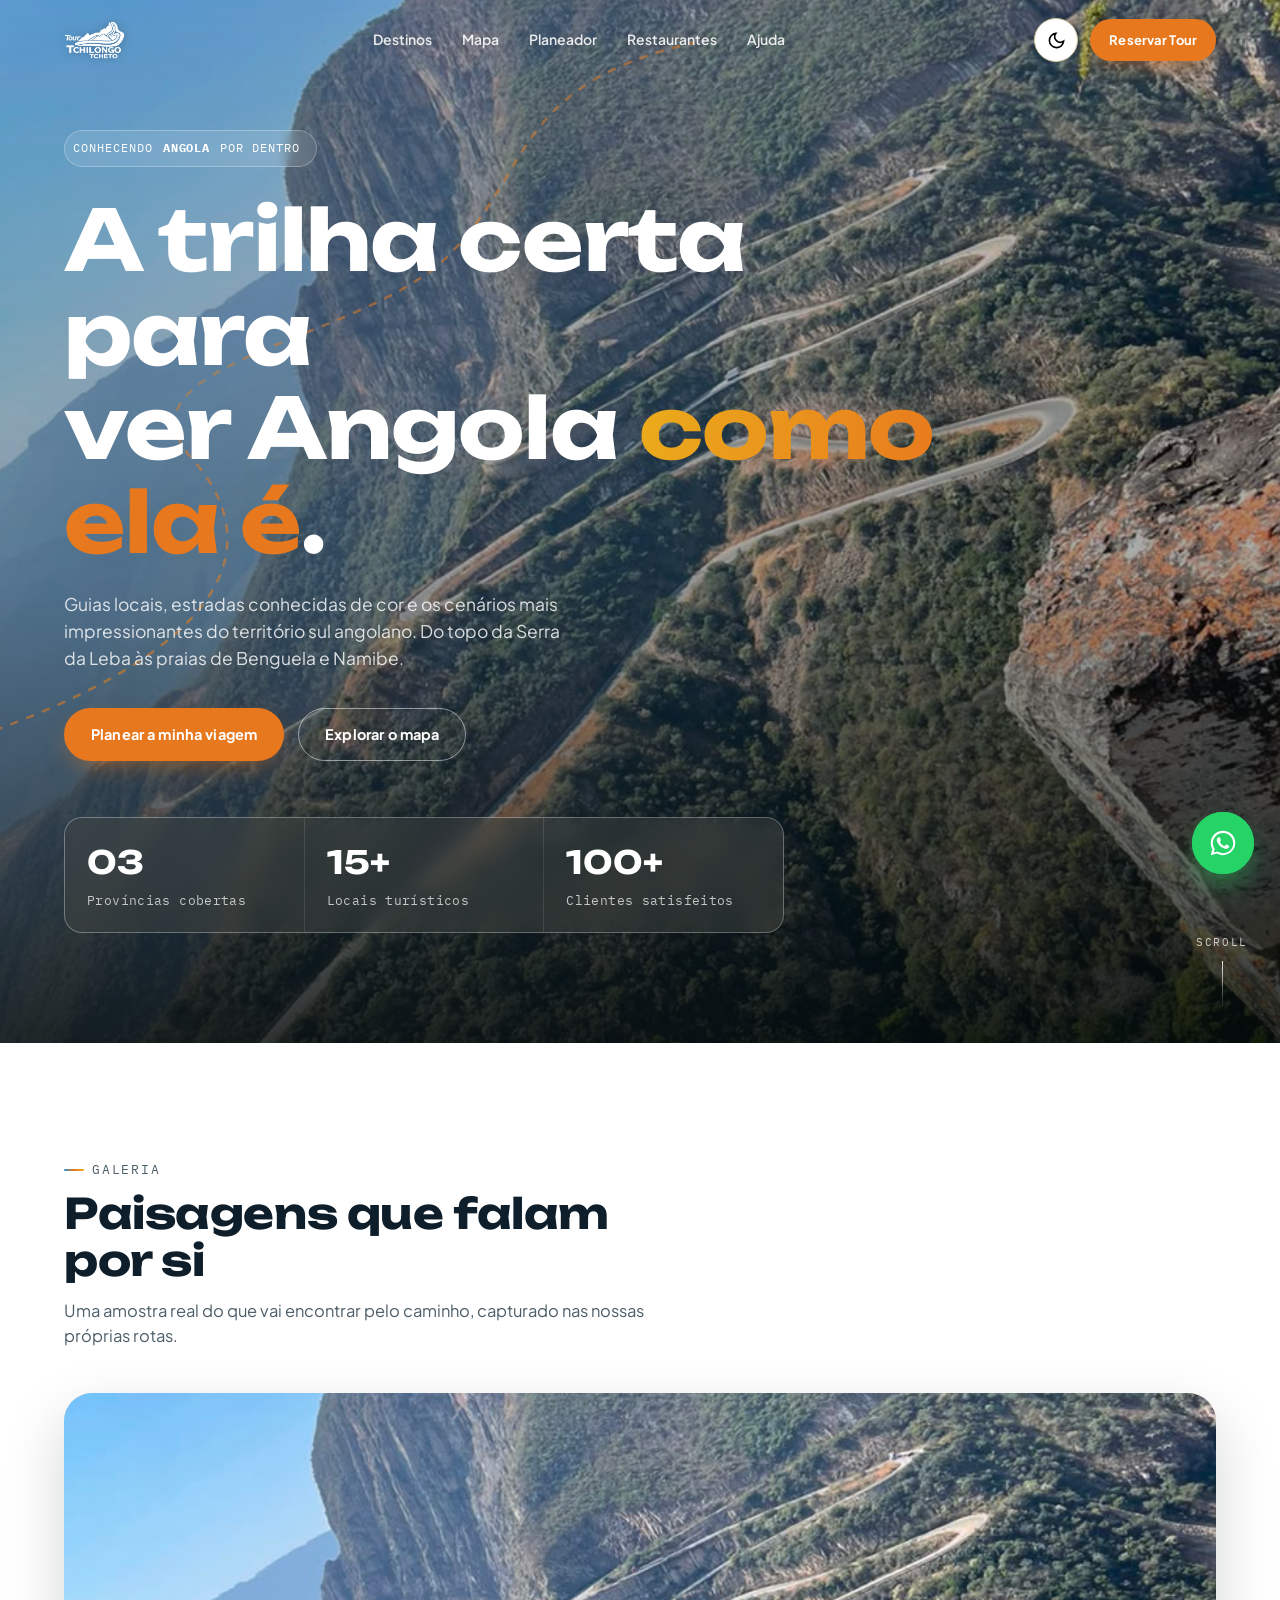
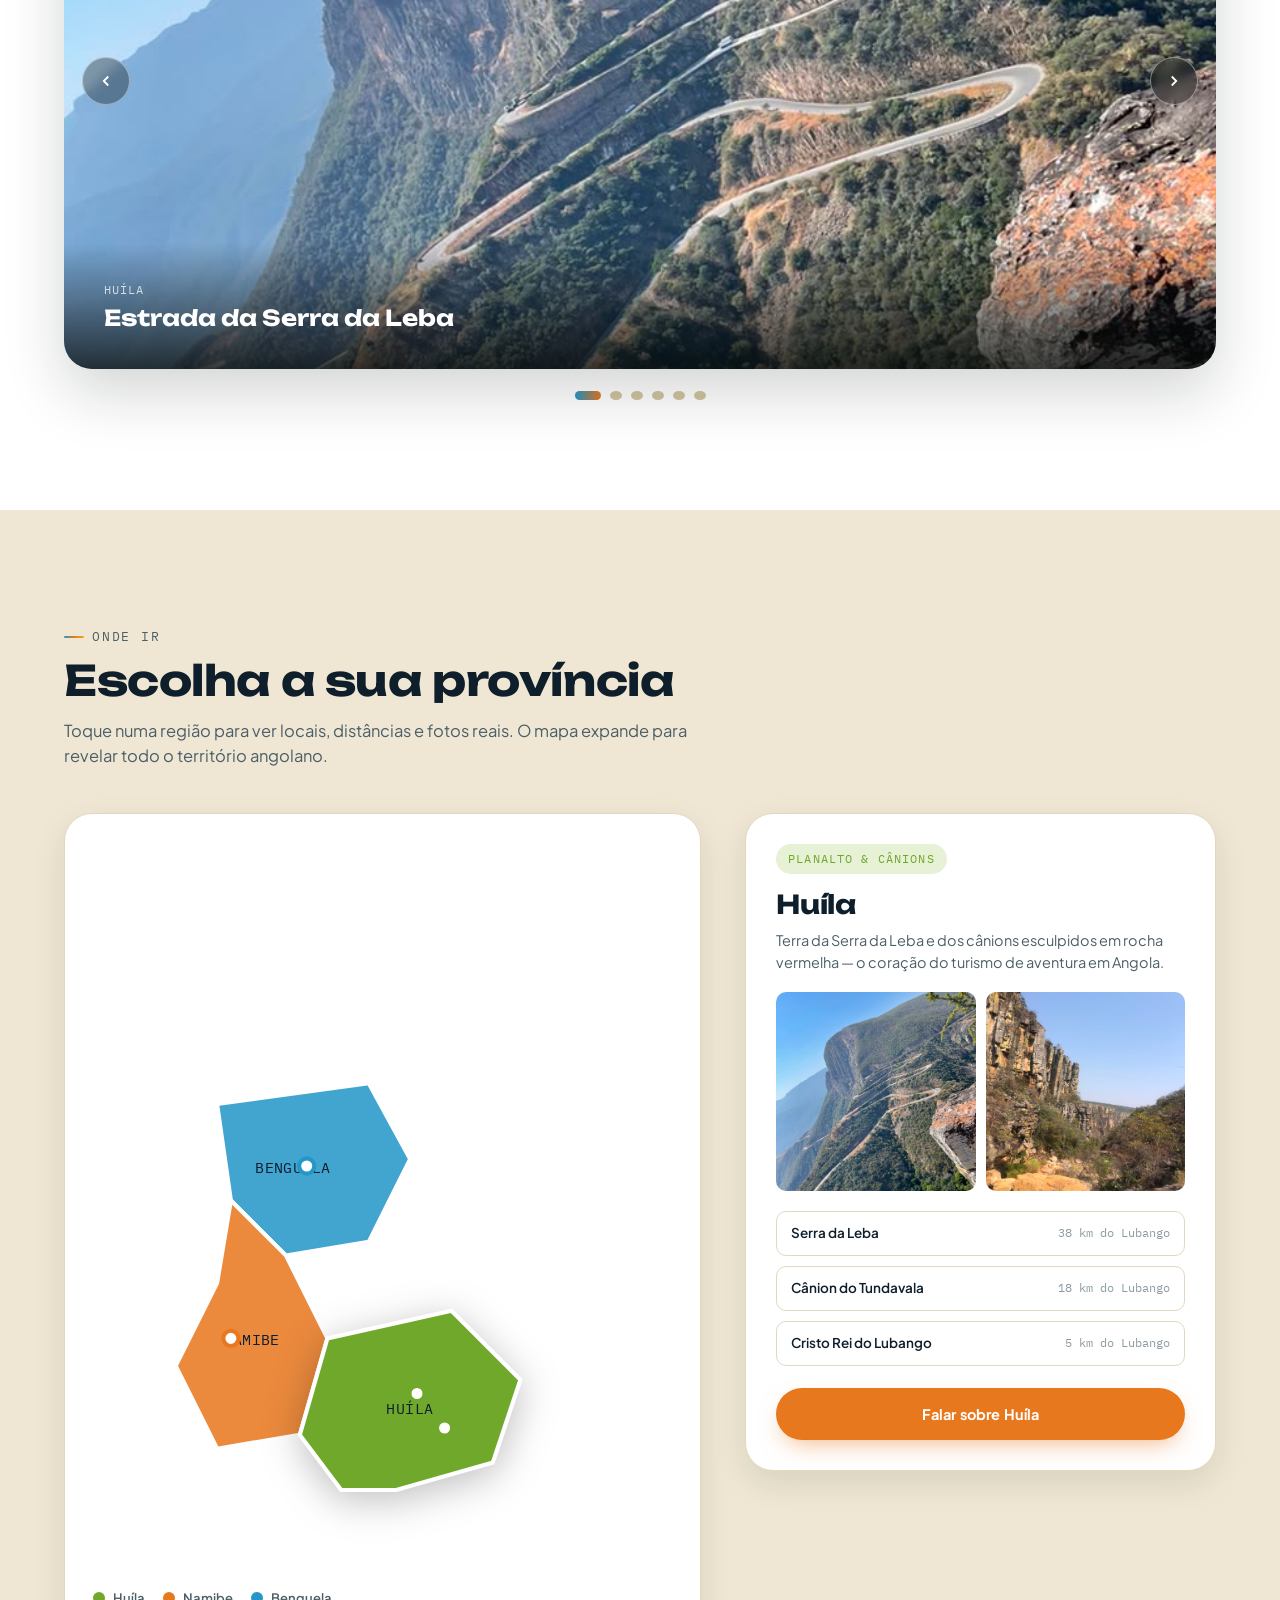
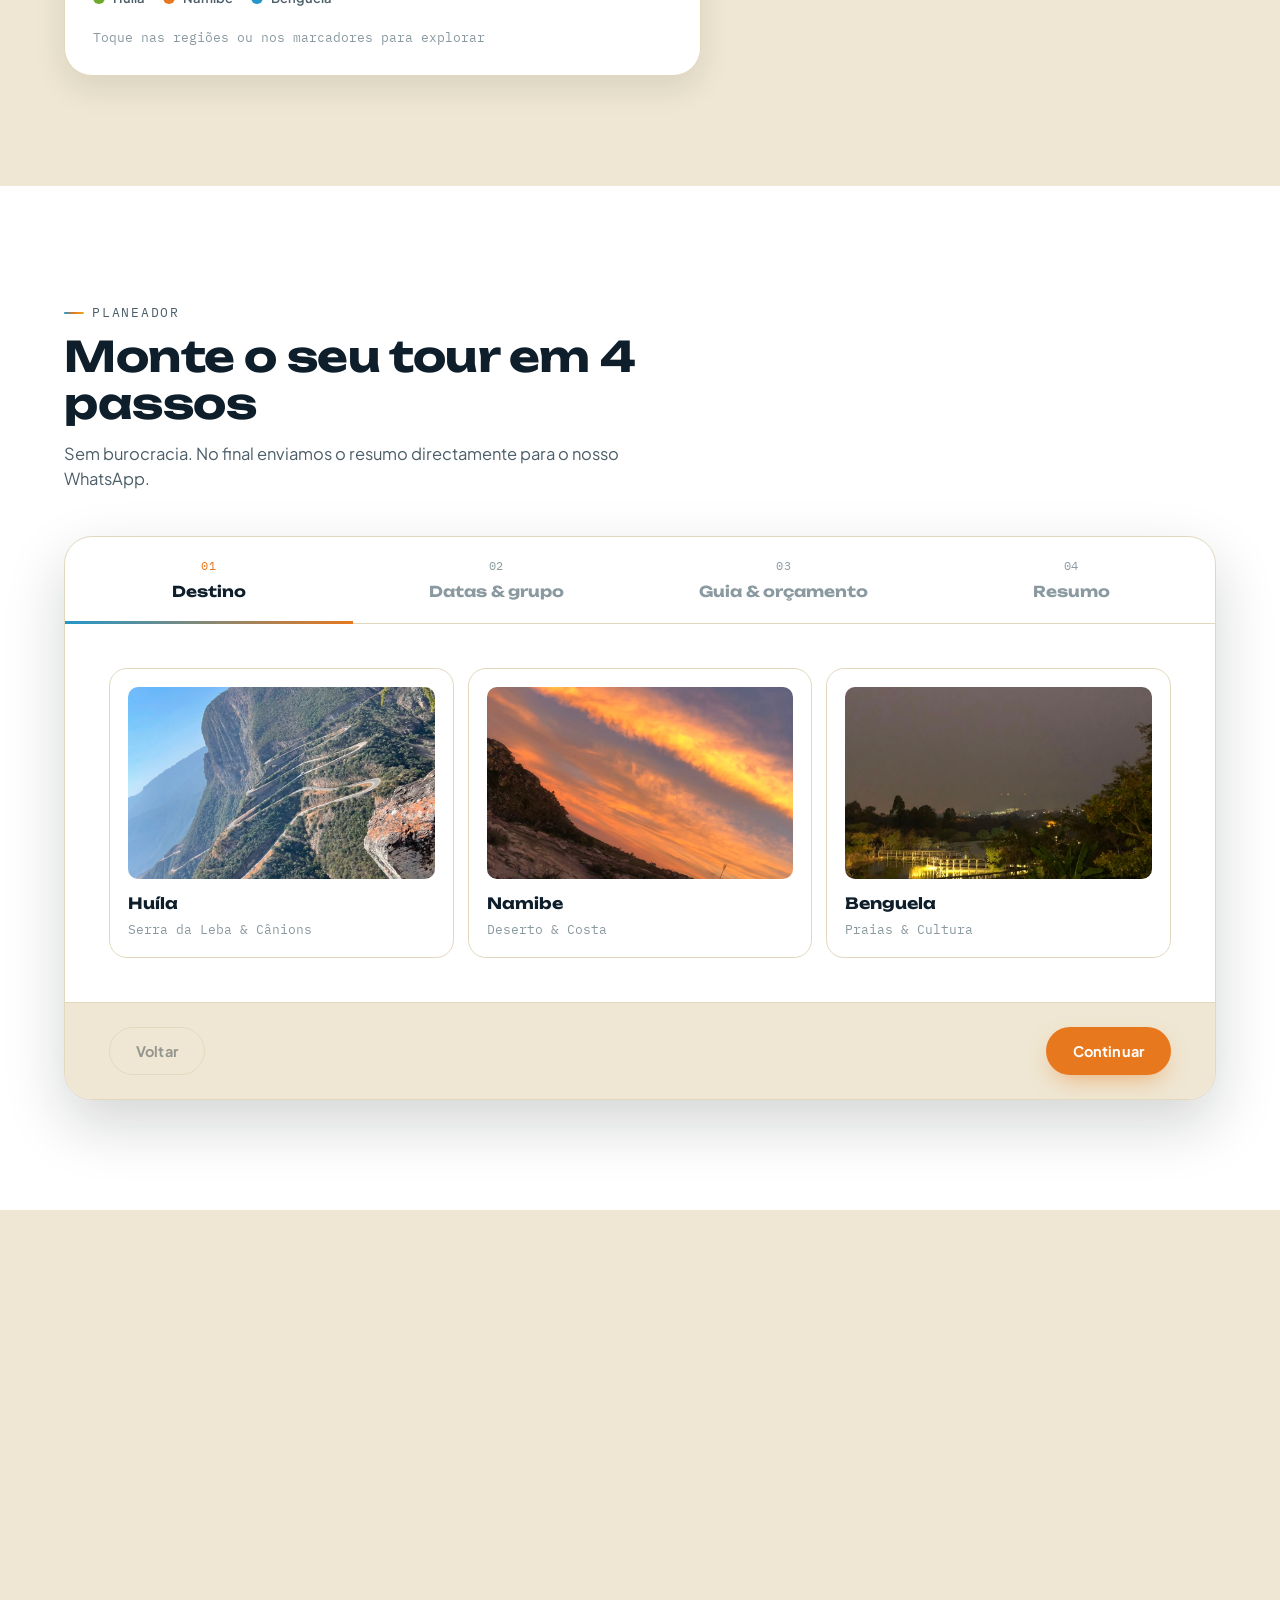
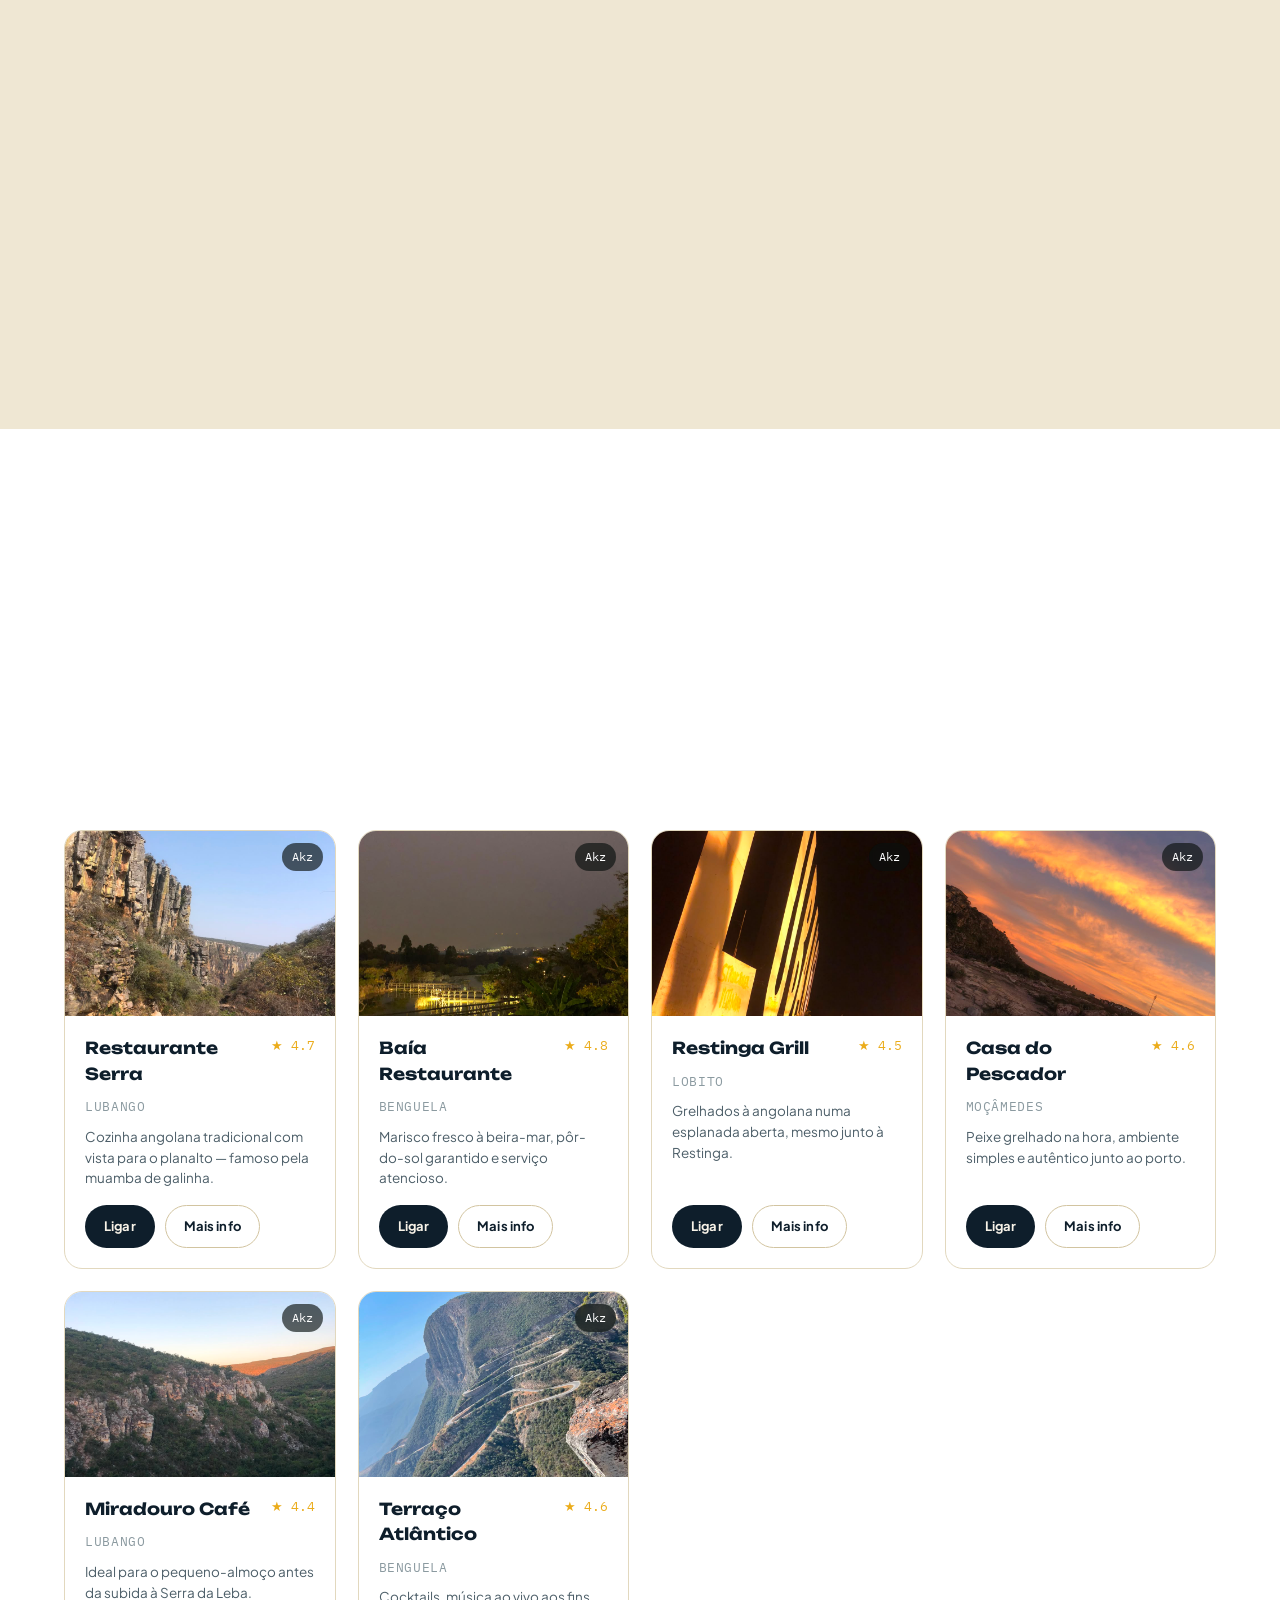
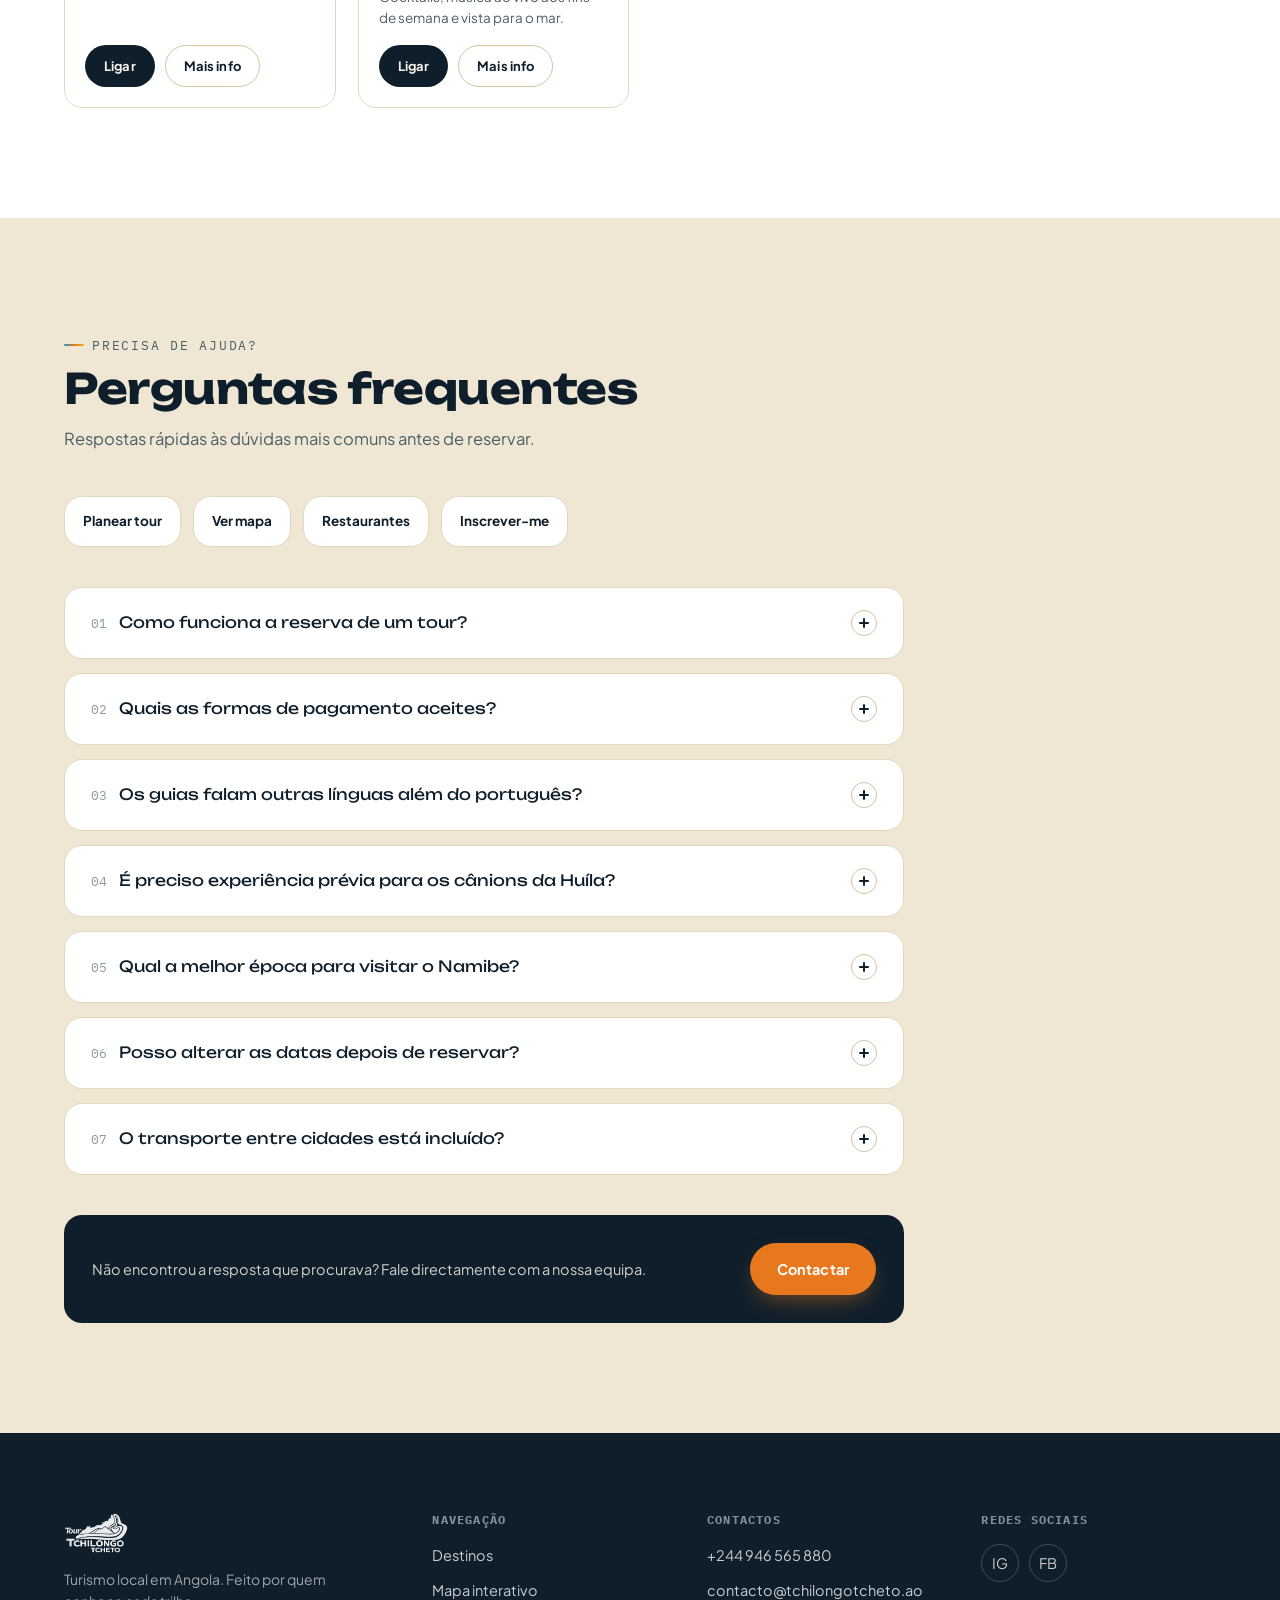
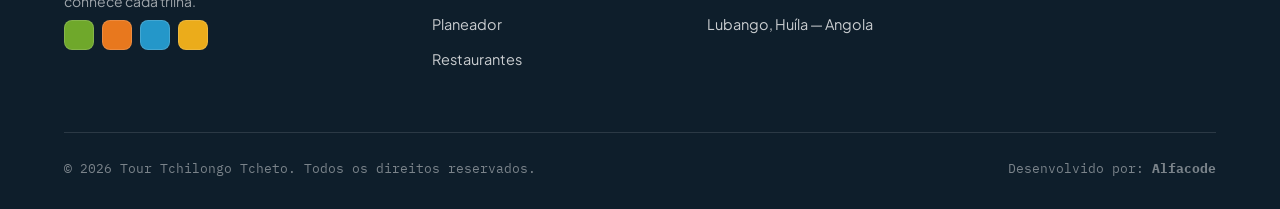
==== index.html @ c6eb0a95 "project deploy" ====
<!DOCTYPE html>
<html lang="pt-AO">
<head>
<meta charset="UTF-8">
<meta name="viewport" content="width=device-width, initial-scale=1.0">
<title>Tour Tchilongo Tcheto — Turismo em Angola</title>
<meta name="description" content="Descubra a Serra da Leba, os cânions da Huíla, o deserto do Namibe e as praias de Benguela com guias locais especializados. Planeie o seu tour em minutos.">
<link rel="icon" href="assets/img/Logo.png">
<link rel="stylesheet" href="assets/css/style.css">
</head>
<body>

<header class="nav">
  <div class="nav-inner">
    <a href="#inicio" class="brand">
      <img src="assets/img/Logo.png" alt="Tour Tchilongo Tcheto">
    </a>
    <nav class="nav-links">
      <a href="#carrossel">Destinos</a>
      <a href="#mapa">Mapa</a>
      <a href="#planeador">Planeador</a>
      <a href="#restaurantes">Restaurantes</a>
      <a href="#faq">Ajuda</a>
    </nav>
    <div class="nav-actions">
      <button class="theme-toggle" aria-label="Alternar tema claro/escuro">
        <svg class="icon-moon" viewBox="0 0 24 24" fill="none" stroke="currentColor" stroke-width="2"><path d="M21 12.79A9 9 0 1111.21 3 7 7 0 0021 12.79z"/></svg>
        <svg class="icon-sun" viewBox="0 0 24 24" fill="none" stroke="currentColor" stroke-width="2"><circle cx="12" cy="12" r="4"/><path d="M12 2v2M12 20v2M4.93 4.93l1.41 1.41M17.66 17.66l1.41 1.41M2 12h2M20 12h2M4.93 19.07l1.41-1.41M17.66 6.34l1.41-1.41"/></svg>
      </button>
      <a href="#planeador" class="btn btn-primary btn-sm">Reservar Tour</a>
      <button class="burger" aria-label="Abrir menu"><span></span><span></span><span></span></button>
    </div>
  </div>
</header>

<div class="mobile-panel">
  <a href="#carrossel">Destinos</a>
  <a href="#mapa">Mapa</a>
  <a href="#planeador">Planeador</a>
  <a href="#restaurantes">Restaurantes</a>
  <a href="#faq">Ajuda</a>
  <a href="#planeador" class="btn btn-primary">Reservar Tour</a>
</div>

<section class="hero" id="inicio">
  <div class="hero-bg"></div>
  <svg class="hero-trail" viewBox="0 0 1200 800" preserveAspectRatio="none">
    <defs>
      <linearGradient id="trailGradient" x1="0" y1="0" x2="1" y2="1">
        <stop offset="0%" stop-color="#2AA8DC"/>
        <stop offset="50%" stop-color="#E8781E"/>
        <stop offset="100%" stop-color="#EBAC1B"/>
      </linearGradient>
    </defs>
    <path d="M -50 700 C 200 620, 260 520, 180 430 C 100 340, 340 320, 420 240 C 500 160, 480 80, 650 40" />
  </svg>
  <div class="container hero-content">
    <div class="hero-eyebrow">Conhecendo <strong>Angola</strong>   por dentro</div>
    <h1>A trilha certa para<br>ver Angola <em>como ela é</em>.</h1>
    <p class="hero-sub">Guias locais, estradas conhecidas de cor e os cenários mais impressionantes do território sul angolano. Do topo da Serra da Leba às praias de Benguela e Namibe.</p>
    <div class="hero-cta">
      <a href="#planeador" class="btn btn-primary">Planear a minha viagem</a>
      <a href="#mapa" class="btn btn-ghost">Explorar o mapa</a>
    </div>
    <div class="hero-stats" data-reveal>
      <div class="stat"><b>03</b><span>Províncias cobertas</span></div>
      <div class="stat"><b>15+</b><span>Locais turísticos</span></div>
      <div class="stat"><b>100+</b><span>Clientes satisfeitos</span></div>
    </div>
  </div>
  <div class="scroll-cue"><span>SCROLL</span><span class="line"></span></div>
</section>

<section class="carousel-section" id="carrossel">
  <div class="container">
    <div class="section-head" data-reveal>
      <span class="eyebrow">Galeria</span>
      <h2>Paisagens que falam por si</h2>
      <p>Uma amostra real do que vai encontrar pelo caminho, capturado nas nossas próprias rotas.</p>
    </div>
    <div class="carousel" data-reveal>
      <div class="carousel-track">
        <div class="slide is-active">
          <div class="slide-bg" style="background-image:url('assets/img/serra-leba.jpg')"></div>
          <div class="slide-caption"><span>Huíla</span><b>Estrada da Serra da Leba</b></div>
        </div>
        <div class="slide">
          <div class="slide-bg" style="background-image:url('assets/img/canyon-huila.jpg')"></div>
          <div class="slide-caption"><span>Huíla</span><b>Cânion do Tundavala</b></div>
        </div>
        <div class="slide">
          <div class="slide-bg" style="background-image:url('assets/img/vale-canyon.jpg')"></div>
          <div class="slide-caption"><span>Huíla</span><b>Vale entre falésias</b></div>
        </div>
        <div class="slide">
          <div class="slide-bg" style="background-image:url('assets/img/por-do-sol.jpg')"></div>
          <div class="slide-caption"><span>Namibe</span><b>Pôr-do-sol sobre o planalto</b></div>
        </div>
        <div class="slide">
          <div class="slide-bg" style="background-image:url('assets/img/letreiro-noite.jpg')"></div>
          <div class="slide-caption"><span>Lubango</span><b>Miradouro à noite</b></div>
        </div>
        <div class="slide">
          <div class="slide-bg" style="background-image:url('assets/img/ponte-noite.jpg')"></div>
          <div class="slide-caption"><span>Benguela</span><b>Passadiço sobre a lagoa</b></div>
        </div>
      </div>
      <div class="carousel-controls">
        <button class="prev" aria-label="Imagem anterior">
          <svg width="18" height="18" viewBox="0 0 24 24" fill="none" stroke="currentColor" stroke-width="2.4"><path d="M15 18l-6-6 6-6"/></svg>
        </button>
        <button class="next" aria-label="Próxima imagem">
          <svg width="18" height="18" viewBox="0 0 24 24" fill="none" stroke="currentColor" stroke-width="2.4"><path d="M9 18l6-6-6-6"/></svg>
        </button>
      </div>
    </div>
    <div class="carousel-dots"></div>
  </div>
</section>

<section class="map-section" id="mapa">
  <div class="container">
    <div class="section-head" data-reveal>
      <span class="eyebrow">Onde ir</span>
      <h2>Escolha a sua província</h2>
      <p>Toque numa região para ver locais, distâncias e fotos reais. O mapa expande para revelar todo o território angolano.</p>
    </div>
    <div class="map-grid">
      <div class="map-holder" data-reveal>
        <svg id="mapAngola" viewBox="0 0 420 520" xmlns="http://www.w3.org/2000/svg">
          <!-- silhueta simplificada de Angola (contexto) -->
          <path d="M120 10 L300 25 L340 90 L310 160 L350 210 L330 300 L360 360 L300 430 L250 500 L180 470 L140 420 L90 440 L60 380 L90 320 L50 260 L80 190 L40 140 L90 90 Z"
                class="province-shape is-inactive" data-province="angola" fill="var(--surface-2)" stroke="var(--border-strong)" stroke-width="1.5" style="opacity:0;pointer-events:none"/>

          <!-- Benguela (costa, norte) -->
          <path d="M90 190 L200 175 L230 230 L200 290 L140 300 L100 260 Z"
                class="province-shape" data-province="benguela" fill="var(--blue)" stroke="var(--surface)" stroke-width="3"/>
          <text x="145" y="240" class="province-label" text-anchor="middle" fill="#fff">BENGUELA</text>

          <!-- Namibe (costa, sul) -->
          <path d="M100 260 L140 300 L170 360 L150 430 L90 440 L60 380 L90 320 Z"
                class="province-shape" data-province="namibe" fill="var(--orange)" stroke="var(--surface)" stroke-width="3"/>
          <text x="115" y="365" class="province-label" text-anchor="middle" fill="#fff">NAMIBE</text>

          <path d="M170 360 L260 340 L310 390 L290 450 L220 470 L180 470 L150 430 Z"
                class="province-shape" data-province="huila" fill="var(--green)" stroke="var(--surface)" stroke-width="3"/>
          <text x="230" y="415" class="province-label" text-anchor="middle" fill="#fff">HUÍLA</text>

          <g class="map-pin" data-province="huila"><circle cx="235" cy="400" r="5.5" fill="#fff" stroke="var(--green)" stroke-width="3"/></g>
          <g class="map-pin" data-province="huila"><circle cx="255" cy="425" r="5.5" fill="#fff" stroke="var(--green)" stroke-width="3"/></g>
          <g class="map-pin" data-province="namibe"><circle cx="100" cy="360" r="5.5" fill="#fff" stroke="var(--orange)" stroke-width="3"/></g>
          <g class="map-pin" data-province="benguela"><circle cx="155" cy="235" r="5.5" fill="#fff" stroke="var(--blue)" stroke-width="3"/></g>
        </svg>

        <div class="map-legend">
          <div class="legend-item"><span class="legend-dot" style="background:var(--green)"></span>Huíla</div>
          <div class="legend-item"><span class="legend-dot" style="background:var(--orange)"></span>Namibe</div>
          <div class="legend-item"><span class="legend-dot" style="background:var(--blue)"></span>Benguela</div>
        </div>
        <div class="map-expand">
          <span class="map-note">Toque nas regiões ou nos marcadores para explorar</span>
          <!-- <button id="mapExpand" class="btn btn-ghost btn-sm">Ver Angola completa</button> -->
        </div>
      </div>

      <div class="province-panel" id="provincePanel" data-reveal> </div>
    </div>
  </div>
</section>

<section class="planner-section" id="planeador">
  <div class="container">
    <div class="section-head" data-reveal>
      <span class="eyebrow">Planeador</span>
      <h2>Monte o seu tour em 4 passos</h2>
      <p>Sem burocracia. No final enviamos o resumo directamente para o nosso WhatsApp.</p>
    </div>

    <div class="wizard" id="wizard" data-reveal>
      <div class="wizard-steps">
        <div class="wizard-step-tab is-active">01<b>Destino</b></div>
        <div class="wizard-step-tab">02<b>Datas &amp; grupo</b></div>
        <div class="wizard-step-tab">03<b>Guia &amp; orçamento</b></div>
        <div class="wizard-step-tab">04<b>Resumo</b></div>
      </div>

      <div class="wizard-body">
   
        <div class="wizard-panel is-active">
          <div class="option-grid">
            <div class="option-card" data-destino="huila">
              <img src="assets/img/serra-leba.jpg" alt="Huíla">
              <b>Huíla</b><span>Serra da Leba & Cânions</span>
            </div>
            <div class="option-card" data-destino="namibe">
              <img src="assets/img/por-do-sol.jpg" alt="Namibe">
              <b>Namibe</b><span>Deserto & Costa</span>
            </div>
            <div class="option-card" data-destino="benguela">
              <img src="assets/img/ponte-noite.jpg" alt="Benguela">
              <b>Benguela</b><span>Praias & Cultura</span>
            </div>
          </div>
        </div>

        <div class="wizard-panel">
          <div class="field-row">
            <div class="field"><label>Data de início</label><input type="date" id="dataInicio"></div>
            <div class="field"><label>Data de fim</label><input type="date" id="dataFim"></div>
          </div>
          <div class="field">
            <label>Número de pessoas</label>
            <div class="stepper-counter">
              <button type="button" id="pessoasMinus">−</button>
              <b id="pessoasCount">2</b>
              <button type="button" id="pessoasPlus">+</button>
            </div>
          </div>
        </div>

        <div class="wizard-panel">
          <div class="option-grid" style="margin-bottom:30px">
            <div class="option-card" data-guia="essencial"><b>Essencial</b><span>Guia em grupo partilhado</span></div>
            <div class="option-card" data-guia="privado"><b>Privado</b><span>Guia exclusivo para o grupo</span></div>
            <div class="option-card" data-guia="premium"><b>Premium</b><span>Guia + transporte dedicado</span></div>
          </div>
          <div class="field range-field">
            <label>Orçamento por pessoa: <span class="range-value" id="orcamentoValue">25.000kz</span></label>
            <input type="range" id="orcamentoRange" min="100" max="1500" step="50" value="400">
          </div>
        </div>

        <div class="wizard-panel">
          <div class="summary-box">
            <div class="summary-row"><span>Destino</span><span id="sumDestino">—</span></div>
            <div class="summary-row"><span>Datas</span><span id="sumDatas">—</span></div>
            <div class="summary-row"><span>Grupo</span><span id="sumPessoas">—</span></div>
            <div class="summary-row"><span>Guia</span><span id="sumGuia">—</span></div>
            <div class="summary-row"><span>Orçamento</span><span id="sumOrcamento">—</span></div>
            <div class="summary-total"><span>Total estimado</span><span id="sumTotal">0.00kz</span></div>
          </div>
        </div>
      </div>

      <div class="wizard-nav">
        <button class="btn btn-ghost" id="wizBack">Voltar</button>
        <button class="btn btn-primary" id="wizNext">Continuar</button>
      </div>
    </div>
  </div>
</section>

<section class="signup-section" id="inscricao">
  <div class="container">
    <div class="signup-grid" data-reveal>
      <div class="signup-visual">
        <span class="eyebrow" style="color:rgba(255,255,255,.7)">Inscrição rápida</span>
        <h3>Garanta o seu lugar na próxima expedição</h3>
        <p>Preencha os seus dados e receba a confirmação directamente no WhatsApp, com um dos nossos guias.</p>
      </div>
      <form class="signup-form" id="signupForm">
        <div class="form-grid">
          <div class="field"><label>Nome completo</label><input type="text" name="nome" required></div>
          <div class="field"><label>Telefone</label><input type="tel" name="telefone" placeholder="+244 9xx xxx xxx" required></div>
          <div class="field"><label>E-mail</label><input type="email" name="email"></div>
          <div class="field">
            <label>Destino de interesse</label>
            <select name="destino" required>
              <option value="">Selecione</option>
              <option value="Huíla">Huíla</option>
              <option value="Namibe">Namibe</option>
              <option value="Benguela">Benguela</option>
              <option value="Ainda não sei">Ainda não sei</option>
            </select>
          </div>
          <div class="field"><label> Nº de pessoas </label><input type="number" name="pessoas" min="1" value="2"></div>
          <div class="field"><label> Data prevista </label><input type="date" name="data"></div>
          <div class="field full"><label> Mensagem (opcional) </label><textarea name="mensagem" placeholder="Conte-nos algo sobre a viagem que sonha fazer…"></textarea></div>
        </div>
        <label class="checkbox-row"><input type="checkbox" required> Aceito ser contactado(a) pela Tour Tchilongo Tcheto sobre esta inscrição.</label>
        <button type="submit" class="btn btn-primary btn-block" style="margin-top:22px">Finalizar a inscrição</button>
      </form>
    </div>
  </div>
</section>

<section class="rest-section" id="restaurantes">
  <div class="container">
    <div class="section-head" data-reveal>
      <span class="eyebrow">Onde comer</span>
      <h2>Restaurantes recomendados</h2>
      <p>Uma seleção testada pelos nossos guias, cidade a cidade.</p>
    </div>

    <div class="rest-filters" data-reveal>
      <button class="filter-chip is-active" data-city="todos">Todos</button>
      <button class="filter-chip" data-city="Lubango">Lubango</button>
      <button class="filter-chip" data-city="Benguela">Benguela</button>
      <button class="filter-chip" data-city="Lobito">Lobito</button>
      <button class="filter-chip" data-city="Moçâmedes">Moçâmedes</button>
    </div>

    <div class="rest-grid" id="restGrid" data-reveal>
      <div class="rest-card" data-city="Lubango">
        <div class="rest-photo" style="background-image:url('assets/img/canyon-huila.jpg')"><span class="rest-price">Akz</span></div>
        <div class="rest-body">
          <div class="rest-top"><b>Restaurante Serra</b><span class="rest-rating">★ 4.7</span></div>
          <span class="rest-city">Lubango</span>
          <p class="rest-desc">Cozinha angolana tradicional com vista para o planalto — famoso pela muamba de galinha.</p>
          <div class="rest-cta">
            <button class="btn btn-dark btn-sm rest-call" data-tel="+244923111222">Ligar</button>
            <a class="btn btn-ghost btn-sm" href="#faq">Mais info</a>
          </div>
        </div>
      </div>

      <div class="rest-card" data-city="Benguela">
        <div class="rest-photo" style="background-image:url('assets/img/ponte-noite.jpg')"><span class="rest-price">Akz</span></div>
        <div class="rest-body">
          <div class="rest-top"><b>Baía Restaurante</b><span class="rest-rating">★ 4.8</span></div>
          <span class="rest-city">Benguela</span>
          <p class="rest-desc">Marisco fresco à beira-mar, pôr-do-sol garantido e serviço atencioso.</p>
          <div class="rest-cta">
            <button class="btn btn-dark btn-sm rest-call" data-tel="+244923333444">Ligar</button>
            <a class="btn btn-ghost btn-sm" href="#faq">Mais info</a>
          </div>
        </div>
      </div>

      <div class="rest-card" data-city="Lobito">
        <div class="rest-photo" style="background-image:url('assets/img/letreiro-noite.jpg')"><span class="rest-price">Akz</span></div>
        <div class="rest-body">
          <div class="rest-top"><b>Restinga Grill</b><span class="rest-rating">★ 4.5</span></div>
          <span class="rest-city">Lobito</span>
          <p class="rest-desc">Grelhados à angolana numa esplanada aberta, mesmo junto à Restinga.</p>
          <div class="rest-cta">
            <button class="btn btn-dark btn-sm rest-call" data-tel="+244923555666">Ligar</button>
            <a class="btn btn-ghost btn-sm" href="#faq">Mais info</a>
          </div>
        </div>
      </div>

      <div class="rest-card" data-city="Moçâmedes">
        <div class="rest-photo" style="background-image:url('assets/img/por-do-sol.jpg')"><span class="rest-price">Akz</span></div>
        <div class="rest-body">
          <div class="rest-top"><b>Casa do Pescador</b><span class="rest-rating">★ 4.6</span></div>
          <span class="rest-city">Moçâmedes</span>
          <p class="rest-desc">Peixe grelhado na hora, ambiente simples e autêntico junto ao porto.</p>
          <div class="rest-cta">
            <button class="btn btn-dark btn-sm rest-call" data-tel="+244923777888">Ligar</button>
            <a class="btn btn-ghost btn-sm" href="#faq">Mais info</a>
          </div>
        </div>
      </div>

      <div class="rest-card" data-city="Lubango">
        <div class="rest-photo" style="background-image:url('assets/img/vale-canyon.jpg')"><span class="rest-price">Akz</span></div>
        <div class="rest-body">
          <div class="rest-top"><b>Miradouro Café</b><span class="rest-rating">★ 4.4</span></div>
          <span class="rest-city">Lubango</span>
          <p class="rest-desc">Ideal para o pequeno-almoço antes da subida à Serra da Leba.</p>
          <div class="rest-cta">
            <button class="btn btn-dark btn-sm rest-call" data-tel="+244923111222">Ligar</button>
            <a class="btn btn-ghost btn-sm" href="#faq">Mais info</a>
          </div>
        </div>
      </div>

      <div class="rest-card" data-city="Benguela">
        <div class="rest-photo" style="background-image:url('assets/img/serra-leba.jpg')"><span class="rest-price">Akz</span></div>
        <div class="rest-body">
          <div class="rest-top"><b>Terraço Atlântico</b><span class="rest-rating">★ 4.6</span></div>
          <span class="rest-city">Benguela</span>
          <p class="rest-desc">Cocktails, música ao vivo aos fins de semana e vista para o mar.</p>
          <div class="rest-cta">
            <button class="btn btn-dark btn-sm rest-call" data-tel="+244923333444">Ligar</button>
            <a class="btn btn-ghost btn-sm" href="#faq">Mais info</a>
          </div>
        </div>
      </div>
    </div>
  </div>
</section>

<section class="faq-section" id="faq">
  <div class="container">
    <div class="section-head" data-reveal>
      <span class="eyebrow">Precisa de ajuda?</span>
      <h2>Perguntas frequentes</h2>
      <p>Respostas rápidas às dúvidas mais comuns antes de reservar.</p>
    </div>

    <div class="faq-shortcuts" data-reveal>
      <a class="shortcut" href="#planeador">Planear tour</a>
      <a class="shortcut" href="#mapa">Ver mapa</a>
      <a class="shortcut" href="#restaurantes">Restaurantes</a>
      <a class="shortcut" href="#inscricao">Inscrever-me</a>
    </div>

    <div class="faq-layout" data-reveal>
      <div class="faq-item">
        <div class="faq-q"><span><span class="idx">01</span>Como funciona a reserva de um tour?</span><span class="plus"></span></div>
        <div class="faq-a"><div class="faq-a-inner">Preenche o planeador de 4 passos ou o formulário de inscrição — no final o resumo é enviado automaticamente para o nosso WhatsApp, onde confirmamos disponibilidade e pagamento.</div></div>
      </div>
      <div class="faq-item">
        <div class="faq-q"><span><span class="idx">02</span>Quais as formas de pagamento aceites?</span><span class="plus"></span></div>
        <div class="faq-a"><div class="faq-a-inner">Aceitamos transferência bancária, Multicaixa Express e pagamento em numerário no início do tour, conforme combinado no WhatsApp.</div></div>
      </div>
      <div class="faq-item">
        <div class="faq-q"><span><span class="idx">03</span>Os guias falam outras línguas além do português?</span><span class="plus"></span></div>
        <div class="faq-a"><div class="faq-a-inner">Sim. Temos guias fluentes em inglês e francês, além de línguas nacionais faladas nas regiões visitadas — basta indicar a preferência ao reservar.</div></div>
      </div>
      <div class="faq-item">
        <div class="faq-q"><span><span class="idx">04</span>É preciso experiência prévia para os cânions da Huíla?</span><span class="plus"></span></div>
        <div class="faq-a"><div class="faq-a-inner">Não. Temos rotas para todos os níveis, desde miradouros acessíveis de carro até caminhadas mais exigentes — o guia adapta o percurso ao grupo.</div></div>
      </div>
      <div class="faq-item">
        <div class="faq-q"><span><span class="idx">05</span>Qual a melhor época para visitar o Namibe?</span><span class="plus"></span></div>
        <div class="faq-a"><div class="faq-a-inner">A estação seca (Cacimbo), entre Maio e Setembro, oferece temperaturas mais amenas e céus limpos, ideais para o deserto e o litoral.</div></div>
      </div>
      <div class="faq-item">
        <div class="faq-q"><span><span class="idx">06</span>Posso alterar as datas depois de reservar?</span><span class="plus"></span></div>
        <div class="faq-a"><div class="faq-a-inner">Sim, alterações são possíveis até 72 horas antes da data marcada, sujeitas a disponibilidade de guias e transporte.</div></div>
      </div>
      <div class="faq-item">
        <div class="faq-q"><span><span class="idx">07</span>O transporte entre cidades está incluído?</span><span class="plus"></span></div>
        <div class="faq-a"><div class="faq-a-inner">Depende da modalidade escolhida no planeador — os pacotes "Privado" e "Premium" incluem transporte dedicado entre pontos turísticos.</div></div>
      </div>
    </div>

    <div class="faq-cta" data-reveal>
      <p>Não encontrou a resposta que procurava? Fale directamente com a nossa equipa.</p>
      <a href="https://wa.me/946 565 880" id="faqWaLink" class="btn btn-primary" target="_blank" rel="noopener">Contactar </a>
    </div>
  </div>
</section>

<footer class="footer">
  <div class="container">
    <div class="footer-grid">
      <div class="footer-brand">
        <img src="assets/img/Logo.png" alt="Tour Tchilongo Tcheto">
        <p>Turismo local em Angola. Feito por quem conhece cada trilha.</p>
        <div class="footer-swatches">
          <span class="swatch" style="background:#6FA82B"></span>
          <span class="swatch" style="background:#E8781E"></span>
          <span class="swatch" style="background:#2497C9"></span>
          <span class="swatch" style="background:#EBAC1B"></span>
        </div>
      </div>
      <div class="footer-col">
        <h4>Navegação</h4>
        <a href="#carrossel">Destinos</a>
        <a href="#mapa">Mapa interativo</a>
        <a href="#planeador">Planeador</a>
        <a href="#restaurantes">Restaurantes</a>
      </div>
      <div class="footer-col">
        <h4>Contactos</h4>
        <p>+244 946 565 880</p>
        <p>contacto@tchilongotcheto.ao</p>
        <p>Lubango, Huíla — Angola</p>
      </div>
      <div class="footer-col">
        <h4>Redes sociais</h4>
        <div class="footer-social">
          <a href="#" aria-label="Instagram">IG</a>
          <a href="https://www.facebook.com/profile.php?id=61593273596975" aria-label="Facebook">FB</a>
        </div>
      </div>
    </div>
    <div class="footer-bottom">
      <span>© <span id="year"></span> Tour Tchilongo Tcheto. Todos os direitos reservados.</span>
      <span> Desenvolvido por: <strong>Alfacode</strong> </span>
    </div>
  </div>
</footer>

<a href="https://wa.me/946 565 880" id="waFloat" class="wa-float" target="_blank" rel="noopener" aria-label="Falar no WhatsApp">
  <svg viewBox="0 0 32 32" fill="#fff"><path d="M16.01 2.9c-7.24 0-13.11 5.87-13.11 13.11 0 2.31.6 4.55 1.75 6.52L2.9 29.1l6.75-1.77a13.05 13.05 0 006.36 1.62h.01c7.24 0 13.11-5.87 13.11-13.11S23.25 2.9 16.01 2.9zm0 23.99h-.01a10.86 10.86 0 01-5.53-1.51l-.4-.24-4.01 1.05 1.07-3.9-.26-.4a10.85 10.85 0 01-1.66-5.79c0-6 4.88-10.88 10.88-10.88 2.91 0 5.64 1.13 7.7 3.19a10.81 10.81 0 013.19 7.7c-.01 6-4.89 10.78-10.97 10.78zm5.96-8.15c-.33-.16-1.94-.96-2.24-1.07-.3-.11-.52-.16-.74.16-.22.33-.85 1.07-1.04 1.29-.19.22-.38.24-.71.08-.33-.16-1.38-.51-2.63-1.62-.97-.87-1.63-1.94-1.82-2.27-.19-.33-.02-.51.14-.67.14-.14.33-.38.49-.57.16-.19.22-.33.33-.55.11-.22.05-.41-.03-.57-.08-.16-.74-1.78-1.01-2.44-.27-.64-.54-.55-.74-.56h-.63c-.22 0-.57.08-.87.41-.3.33-1.14 1.11-1.14 2.71 0 1.6 1.17 3.15 1.33 3.37.16.22 2.3 3.51 5.57 4.92.78.34 1.39.54 1.86.69.78.25 1.49.21 2.05.13.63-.09 1.94-.79 2.21-1.56.27-.76.27-1.42.19-1.56-.08-.14-.3-.22-.63-.38z"/></svg>
</a>

<script src="assets/js/main.js"></script>
</body>
</html>
---- assets/css/style.css ----
/* =========================================================
   TOUR TCHILONGO TCHETO — stylesheet
   Design tokens ------------------------------------------- */
@import url('https://fonts.googleapis.com/css2?family=Unbounded:wght@500;600;700;800&family=Plus+Jakarta+Sans:ital,wght@0,400;0,500;0,600;0,700;1,500&family=IBM+Plex+Mono:wght@400;500&display=swap');

:root{
  --bg:#F7F2E7;
  --bg-raise:#FFFFFF;
  --surface:#FFFFFF;
  --surface-2:#EFE7D3;
  --ink:#0E1E2B;
  --ink-soft:#4C5E68;
  --ink-faint:#8B9AA0;
  --border:#E2D8BE;
  --border-strong:#D2C4A0;

  --green:#6FA82B;
  --green-soft:#E7F1D6;
  --orange:#E8781E;
  --orange-soft:#FBE6D3;
  --blue:#2497C9;
  --blue-soft:#DAF0F7;
  --gold:#EBAC1B;
  --gold-soft:#FBEDCB;

  --shadow-sm: 0 2px 10px rgba(20,25,20,0.06);
  --shadow-md: 0 12px 32px rgba(15,30,25,0.10);
  --shadow-lg: 0 24px 60px rgba(10,20,18,0.18);

  --radius-s: 10px;
  --radius-m: 18px;
  --radius-l: 28px;
  --radius-pill: 999px;

  --font-display:'Unbounded', sans-serif;
  --font-body:'Plus Jakarta Sans', sans-serif;
  --font-mono:'IBM Plex Mono', monospace;

  --ease: cubic-bezier(.22,.68,.14,1);
  --dur: .5s;

  color-scheme: light;
}

[data-theme="dark"]{
  --bg:#0B1620;
  --bg-raise:#0F1D29;
  --surface:#122232;
  --surface-2:#182F40;
  --ink:#F3EFE2;
  --ink-soft:#B9C7CC;
  --ink-faint:#79909A;
  --border:#233A4A;
  --border-strong:#2E4A5C;

  --green:#8FCB49;
  --green-soft:#1C2E1B;
  --orange:#FF9A4D;
  --orange-soft:#33230F;
  --blue:#57C6EF;
  --blue-soft:#0F2A33;
  --gold:#FFCB4E;
  --gold-soft:#332A0D;

  --shadow-sm: 0 2px 10px rgba(0,0,0,0.30);
  --shadow-md: 0 14px 34px rgba(0,0,0,0.38);
  --shadow-lg: 0 26px 64px rgba(0,0,0,0.5);
  color-scheme: dark;
}

*,*::before,*::after{ box-sizing:border-box; }
html{ scroll-behavior:smooth; }
body{
  margin:0;
  background:var(--bg);
  color:var(--ink);
  font-family:var(--font-body);
  font-size:16px;
  line-height:1.55;
  -webkit-font-smoothing:antialiased;
  transition:background var(--dur) var(--ease), color var(--dur) var(--ease);
  overflow-x:hidden;
}
img{ max-width:100%; display:block; }
a{ color:inherit; text-decoration:none; }
ul{ margin:0; padding:0; list-style:none; }
button{ font-family:inherit; cursor:pointer; }
input,select,textarea{ font-family:inherit; }
h1,h2,h3,h4{ font-family:var(--font-display); margin:0; line-height:1.12; letter-spacing:-.01em; }
p{ margin:0; }
section{ position:relative; }

.container{ max-width:1200px; margin-inline:auto; padding-inline:24px; }
.eyebrow{
  display:inline-flex; align-items:center; gap:8px;
  font-family:var(--font-mono); font-size:12.5px; letter-spacing:.14em; text-transform:uppercase;
  color:var(--ink-soft);
}
.eyebrow::before{
  content:''; width:20px; height:2px; background:linear-gradient(90deg,var(--blue),var(--orange),var(--gold));
  border-radius:2px;
}
.section-head{ max-width:640px; margin-bottom:44px; }
.section-head h2{ font-size:clamp(28px,4vw,42px); margin-top:10px; }
.section-head p{ margin-top:14px; color:var(--ink-soft); font-size:16.5px; }

.btn{
  display:inline-flex; align-items:center; justify-content:center; gap:8px;
  padding:14px 26px; border-radius:var(--radius-pill); border:1px solid transparent;
  font-weight:700; font-size:14.5px; letter-spacing:.01em; transition:transform .25s var(--ease), box-shadow .25s var(--ease), background .25s, border-color .25s, color .25s;
  white-space:nowrap;
}
.btn:active{ transform:scale(.97); }
.btn-primary{ background:var(--orange); color:#fff; box-shadow:0 10px 24px -8px rgba(232,120,30,.55); }
.btn-primary:hover{ transform:translateY(-2px); box-shadow:0 16px 30px -10px rgba(232,120,30,.6); }
.btn-ghost{ background:transparent; border-color:var(--border-strong); color:var(--ink); }
.btn-ghost:hover{ background:var(--surface-2); }
.btn-dark{ background:var(--ink); color:var(--bg); }
.btn-dark:hover{ transform:translateY(-2px); }
.btn-sm{ padding:10px 18px; font-size:13px; }
.btn-block{ width:100%; }
.btn[disabled]{ opacity:.4; cursor:not-allowed; transform:none !important; }

/* =========================== NAV =========================== */
.nav{
  position:fixed; top:0; left:0; right:0; z-index:100;
  padding:18px 0;
  transition:padding .35s var(--ease), background .35s var(--ease), box-shadow .35s var(--ease), backdrop-filter .35s var(--ease);
}
.nav-inner{
  max-width:1200px; margin-inline:auto; padding-inline:24px;
  display:flex; align-items:center; justify-content:space-between; gap:20px;
}
.nav.is-scrolled{
  padding:10px 0;
  background:color-mix(in srgb, var(--bg) 78%, transparent);
  backdrop-filter:blur(16px) saturate(140%);
  box-shadow:var(--shadow-sm);
  border-bottom:1px solid var(--border);
}
.brand{ display:flex; align-items:center; gap:10px; font-family:var(--font-display); font-weight:700; font-size:15px; }
.brand img{ height:38px; width:auto; transition:height .35s var(--ease); }
.nav.is-scrolled .brand img{ height:32px; }
.brand small{ display:block; font-family:var(--font-mono); font-weight:400; font-size:10.5px; letter-spacing:.1em; color:var(--ink-faint); text-transform:uppercase; }

.nav-links{ display:flex; align-items:center; gap:30px; }
.nav-links a{
  font-size:14px; font-weight:600; color:rgba(255,255,255,.88); position:relative; padding:6px 0;
  transition:color .25s;
  text-shadow:0 1px 6px rgba(0,0,0,.25);
}
.nav-links a:hover{ color:#fff; }
.nav-links a::after{
  content:''; position:absolute; left:0; bottom:0; height:2px; width:0;
  background:linear-gradient(90deg,var(--blue),var(--orange)); transition:width .3s var(--ease); border-radius:2px;
}
.nav-links a:hover::after{ width:100%; }
.nav.is-scrolled .nav-links a{ color:var(--ink-soft); text-shadow:none; }
.nav.is-scrolled .nav-links a:hover{ color:var(--ink); }

.brand{ color:#fff; }
.nav.is-scrolled .brand{ color:var(--ink); }
.brand img{ filter:brightness(0) invert(1) drop-shadow(0 1px 4px rgba(0,0,0,.25)); transition:filter .35s var(--ease); }
.nav.is-scrolled .brand img{ filter:none; }
[data-theme="dark"] .nav.is-scrolled .brand img{ filter:brightness(0) invert(1) drop-shadow(0 1px 4px rgba(0,0,0,.25)); }

.nav-actions{ display:flex; align-items:center; gap:12px; }
.theme-toggle{
  width:44px; height:44px; border-radius:50%; border:1px solid var(--border-strong);
  background:var(--surface); display:flex; align-items:center; justify-content:center;
  position:relative; transition:background .3s, border-color .3s, transform .2s;
}
.theme-toggle:hover{ transform:rotate(-14deg); }
.theme-toggle svg{ width:19px; height:19px; }
.theme-toggle .icon-sun{ display:none; }
[data-theme="dark"] .theme-toggle .icon-sun{ display:block; }
[data-theme="dark"] .theme-toggle .icon-moon{ display:none; }

.burger{
  display:none; width:44px; height:44px; border-radius:50%; border:1px solid var(--border-strong);
  background:var(--surface); align-items:center; justify-content:center; flex-direction:column; gap:4px;
}
.burger span{ width:18px; height:2px; background:var(--ink); border-radius:2px; transition:transform .3s var(--ease), opacity .3s; }
.burger.is-open span:nth-child(1){ transform:translateY(6px) rotate(45deg); }
.burger.is-open span:nth-child(2){ opacity:0; }
.burger.is-open span:nth-child(3){ transform:translateY(-6px) rotate(-45deg); }

.mobile-panel{
  position:fixed; inset:0 0 auto 0; top:0; z-index:99;
  background:var(--bg); padding:100px 24px 40px; transform:translateY(-100%);
  transition:transform .45s var(--ease); display:flex; flex-direction:column; gap:6px;
  height:100dvh; overflow-y:auto;
}
.mobile-panel.is-open{ transform:translateY(0); }
.mobile-panel a{ font-family:var(--font-display); font-size:26px; padding:14px 0; border-bottom:1px solid var(--border); }
.mobile-panel .btn{ margin-top:20px; }

@media (max-width: 900px){
  .nav-links{ display:none; }
  .burger{ display:flex; }
}

/* =========================== HERO =========================== */
.hero{
  min-height:100dvh; display:flex; align-items:flex-end; position:relative; overflow:hidden;
  padding-top:130px;
}
.hero-bg{
  position:absolute; inset:0; z-index:0;
  background-image:linear-gradient(180deg, rgba(10,18,14,.18) 0%, rgba(9,16,13,.35) 55%, rgba(6,11,10,.86) 100%), url('../img/serra-leba.jpg');
  background-size:cover; background-position:center 65%;
  transform:scale(1.06);
  animation: heroZoom 18s ease-in-out infinite alternate;
}
@keyframes heroZoom{ from{ transform:scale(1.06);} to{ transform:scale(1);} }
.hero-trail{ position:absolute; inset:0; z-index:1; pointer-events:none; opacity:.55; }
.hero-trail path{ fill:none; stroke:url(#trailGradient); stroke-width:2.4; stroke-dasharray:6 10; stroke-linecap:round; }

.hero-content{ position:relative; z-index:2; width:100%; padding-bottom:110px; }
.hero-eyebrow{
  display:inline-flex; align-items:center; gap:10px; padding:8px 16px 8px 8px;
  border-radius:var(--radius-pill); background:rgba(255,255,255,.1); border:1px solid rgba(255,255,255,.28);
  backdrop-filter:blur(6px); color:#fff; font-family:var(--font-mono); font-size:12px; letter-spacing:.08em; text-transform:uppercase;
  margin-bottom:26px;
}
.hero-eyebrow .dot{ width:26px; height:26px; border-radius:50%; background:linear-gradient(135deg,var(--green),var(--blue)); display:inline-flex; align-items:center; justify-content:center; font-size:13px; }
.hero h1{
  color:#fff; font-size:clamp(40px,7vw,84px); max-width:920px; font-weight:700;
}
.hero h1 em{ font-style:normal; background:linear-gradient(100deg,var(--gold),var(--orange) 60%); -webkit-background-clip:text; background-clip:text; color:transparent; }
.hero-sub{ color:rgba(255,255,255,.82); max-width:520px; margin-top:22px; font-size:17.5px; }
.hero-cta{ display:flex; flex-wrap:wrap; gap:14px; margin-top:36px; }
.hero-cta .btn-ghost{ border-color:rgba(255,255,255,.5); color:#fff; }
.hero-cta .btn-ghost:hover{ background:rgba(255,255,255,.12); }

.hero-stats{
  position:relative; z-index:2; margin-top:56px;
  display:grid; grid-template-columns:repeat(3,1fr); gap:1px; background:rgba(255,255,255,.16);
  border:1px solid rgba(255,255,255,.22); border-radius:var(--radius-m); overflow:hidden;
  backdrop-filter:blur(10px);
  max-width:720px;
}
.stat{ background:rgba(10,16,14,.35); padding:20px 22px; }
.stat b{ display:block; font-family:var(--font-display); font-size:clamp(22px,3vw,32px); color:#fff; }
.stat span{ font-size:12.5px; color:rgba(255,255,255,.72); font-family:var(--font-mono); letter-spacing:.03em; }

.scroll-cue{
  position:absolute; right:32px; bottom:36px; z-index:2; display:flex; flex-direction:column; align-items:center; gap:10px;
  color:rgba(255,255,255,.75); font-family:var(--font-mono); font-size:11px; letter-spacing:.15em;
}
.scroll-cue .line{ width:1px; height:46px; background:linear-gradient(180deg, rgba(255,255,255,.9), transparent); animation: scrollLine 2s infinite; }
@keyframes scrollLine{ 0%{ transform:scaleY(0); transform-origin:top;} 50%{ transform:scaleY(1); transform-origin:top;} 51%{ transform-origin:bottom;} 100%{ transform:scaleY(0); transform-origin:bottom;} }

@media (max-width:640px){
  .hero-stats{ grid-template-columns:1fr; }
  .scroll-cue{ display:none; }
}

/* =========================== CARROSSEL =========================== */
.carousel-section{ padding:110px 0; background:var(--bg-raise); }
.carousel{
  position:relative; border-radius:var(--radius-l); overflow:hidden; box-shadow:var(--shadow-lg);
  aspect-ratio:16/8; background:var(--surface-2);
}
.carousel-track{ position:relative; width:100%; height:100%; }
.slide{
  position:absolute; inset:0; opacity:0; transition:opacity 1s var(--ease);
  overflow:hidden;
}
.slide.is-active{ opacity:1; z-index:1; }
.slide-bg{
  position:absolute; inset:0; background-size:cover; background-position:center;
  transform:scale(1.02); transition:transform 8s linear;
}
.slide.is-active .slide-bg{ transform:scale(1.09); }
.slide-caption{
  position:absolute; left:0; right:0; bottom:0; padding:34px 40px;
  background:linear-gradient(0deg, rgba(6,10,9,.78), transparent);
  color:#fff; z-index:2;
}
.slide-caption b{ font-family:var(--font-display); font-size:22px; display:block; }
.slide-caption span{ font-family:var(--font-mono); font-size:12px; letter-spacing:.08em; opacity:.75; text-transform:uppercase; }

.carousel-controls{
  position:absolute; z-index:3; top:50%; left:0; right:0; transform:translateY(-50%);
  display:flex; justify-content:space-between; padding:0 18px; pointer-events:none;
}
.carousel-controls button{
  pointer-events:all; width:48px; height:48px; border-radius:50%; border:1px solid rgba(255,255,255,.4);
  background:rgba(10,14,12,.35); backdrop-filter:blur(6px); color:#fff; display:flex; align-items:center; justify-content:center;
  transition:background .25s, transform .2s;
}
.carousel-controls button:hover{ background:rgba(10,14,12,.6); transform:scale(1.06); }

.carousel-dots{ display:flex; justify-content:center; gap:9px; margin-top:22px; }
.carousel-dots button{
  width:9px; height:9px; border-radius:50%; border:none; background:var(--border-strong); transition:all .3s var(--ease);
}
.carousel-dots button.is-active{ width:26px; border-radius:6px; background:linear-gradient(90deg,var(--blue),var(--orange)); }

/* =========================== MAPA =========================== */
.map-section{ padding:110px 0; background:var(--surface-2); }
.map-grid{ display:grid; grid-template-columns:1.15fr .85fr; gap:44px; align-items:start; }
.map-holder{
  background:var(--surface); border:1px solid var(--border); border-radius:var(--radius-l); padding:28px;
  box-shadow:var(--shadow-md); position:relative;
}
.map-holder svg{ width:100%; height:auto; }
.province-shape{ cursor:pointer; transition:opacity .3s, filter .3s, transform .3s; transform-origin:center; opacity:.86; }
.province-shape:hover{ opacity:1; filter:brightness(1.08); }
.province-shape.is-active{ opacity:1; filter:drop-shadow(0 6px 14px rgba(0,0,0,.25)); }
.province-label{ font-family:var(--font-mono); font-size:11px; fill:var(--ink); pointer-events:none; letter-spacing:.03em; }
.map-pin{ cursor:pointer; }
.map-pin circle{ transition:r .25s; }
.map-pin:hover circle{ r:7; }

.map-legend{ display:flex; gap:18px; margin-top:22px; flex-wrap:wrap; }
.legend-item{ display:flex; align-items:center; gap:8px; font-size:13px; font-weight:600; color:var(--ink-soft); }
.legend-dot{ width:12px; height:12px; border-radius:50%; }

.map-expand{ margin-top:20px; display:flex; justify-content:space-between; align-items:center; gap:12px; flex-wrap:wrap; }
.map-note{ font-size:12.5px; color:var(--ink-faint); font-family:var(--font-mono); }

.province-panel{
  background:var(--surface); border:1px solid var(--border); border-radius:var(--radius-l); padding:30px;
  box-shadow:var(--shadow-md); min-height:420px; display:flex; flex-direction:column;
}
.panel-tag{ display:inline-flex; align-items:center; gap:8px; font-family:var(--font-mono); font-size:11.5px; letter-spacing:.1em; text-transform:uppercase; padding:6px 12px; border-radius:var(--radius-pill); width:fit-content; }
.province-panel h3{ font-size:26px; margin-top:16px; }
.province-panel p{ color:var(--ink-soft); margin-top:10px; font-size:14.5px; }
.panel-photos{ display:grid; grid-template-columns:1fr 1fr; gap:10px; margin-top:18px; }
.panel-photos img{ border-radius:var(--radius-s); aspect-ratio:1/1; object-fit:cover; }
.panel-spots{ margin-top:20px; display:flex; flex-direction:column; gap:10px; flex:1; }
.panel-spot{ display:flex; justify-content:space-between; align-items:center; padding:11px 14px; border:1px solid var(--border); border-radius:var(--radius-s); font-size:13.5px; font-weight:600; }
.panel-spot span.dist{ font-family:var(--font-mono); font-weight:400; color:var(--ink-faint); font-size:12px; }

@media (max-width:900px){ .map-grid{ grid-template-columns:1fr; } }

/* =========================== PLANEADOR (WIZARD) =========================== */
.planner-section{ padding:110px 0; background:var(--bg-raise); }
.wizard{
  background:var(--surface); border:1px solid var(--border); border-radius:var(--radius-l);
  box-shadow:var(--shadow-lg); overflow:hidden;
}
.wizard-steps{ display:flex; border-bottom:1px solid var(--border); }
.wizard-step-tab{
  flex:1; padding:20px 16px; text-align:center; font-family:var(--font-mono); font-size:12px; letter-spacing:.05em;
  color:var(--ink-faint); position:relative; text-transform:uppercase;
}
.wizard-step-tab b{ display:block; font-family:var(--font-display); font-size:15px; color:var(--ink-faint); margin-top:4px; text-transform:none; letter-spacing:0; }
.wizard-step-tab.is-active{ color:var(--orange); }
.wizard-step-tab.is-active b{ color:var(--ink); }
.wizard-step-tab.is-done{ color:var(--green); }
.wizard-step-tab::after{ content:''; position:absolute; left:0; right:0; bottom:-1px; height:3px; background:transparent; }
.wizard-step-tab.is-active::after{ background:linear-gradient(90deg,var(--blue),var(--orange)); }

.wizard-body{ padding:44px; }
.wizard-panel{ display:none; animation:fadeUp .5s var(--ease); }
.wizard-panel.is-active{ display:block; }
@keyframes fadeUp{ from{ opacity:0; transform:translateY(14px);} to{ opacity:1; transform:none;} }

.option-grid{ display:grid; grid-template-columns:repeat(auto-fit,minmax(190px,1fr)); gap:14px; }
.option-card{
  border:1.5px solid var(--border); border-radius:var(--radius-m); padding:18px; cursor:pointer;
  transition:border-color .25s, background .25s, transform .2s; background:var(--bg-raise);
}
.option-card:hover{ transform:translateY(-3px); }
.option-card.is-selected{ border-color:var(--orange); background:var(--orange-soft); }
.option-card img{ border-radius:var(--radius-s); aspect-ratio:16/10; object-fit:cover; margin-bottom:12px; }
.option-card b{ font-family:var(--font-display); font-size:15.5px; }
.option-card span{ display:block; color:var(--ink-faint); font-size:12.5px; margin-top:4px; font-family:var(--font-mono); }

.field-row{ display:grid; grid-template-columns:1fr 1fr; gap:20px; margin-bottom:20px; }
.field{ display:flex; flex-direction:column; gap:8px; }
.field label{ font-size:12.5px; font-weight:700; letter-spacing:.03em; color:var(--ink-soft); text-transform:uppercase; }
.field input, .field select{
  padding:14px 16px; border-radius:var(--radius-s); border:1.5px solid var(--border); background:var(--bg-raise); color:var(--ink);
  font-size:15px; transition:border-color .25s, box-shadow .25s;
}
.field input:focus, .field select:focus, .field textarea:focus{ outline:none; border-color:var(--blue); box-shadow:0 0 0 4px var(--blue-soft); }
.field textarea{ padding:14px 16px; border-radius:var(--radius-s); border:1.5px solid var(--border); background:var(--bg-raise); color:var(--ink); font-size:15px; resize:vertical; min-height:100px; }

.range-field{ margin-top:8px; }
.range-value{ font-family:var(--font-mono); font-weight:600; color:var(--orange); }
input[type=range]{ width:100%; accent-color:var(--orange); }

.stepper-counter{ display:flex; align-items:center; gap:16px; }
.stepper-counter button{ width:40px; height:40px; border-radius:50%; border:1.5px solid var(--border-strong); background:var(--bg-raise); font-size:18px; font-weight:700; color:var(--ink); }
.stepper-counter b{ font-family:var(--font-mono); font-size:20px; min-width:26px; text-align:center; }

.summary-box{ border:1px dashed var(--border-strong); border-radius:var(--radius-m); padding:26px; background:var(--surface-2); }
.summary-row{ display:flex; justify-content:space-between; padding:10px 0; border-bottom:1px solid var(--border); font-size:14.5px; }
.summary-row:last-child{ border-bottom:none; }
.summary-row span:first-child{ color:var(--ink-soft); font-weight:600; }
.summary-row span:last-child{ font-family:var(--font-mono); font-weight:600; }
.summary-total{ display:flex; justify-content:space-between; margin-top:16px; padding-top:16px; border-top:2px solid var(--ink); font-family:var(--font-display); font-size:20px; }

.wizard-nav{ display:flex; justify-content:space-between; align-items:center; padding:24px 44px; border-top:1px solid var(--border); background:var(--surface-2); }

/* =========================== INSCRIÇÃO =========================== */
.signup-section{ padding:110px 0; background:var(--surface-2); }
.signup-grid{ display:grid; grid-template-columns:.9fr 1.1fr; gap:0; border-radius:var(--radius-l); overflow:hidden; box-shadow:var(--shadow-lg); }
.signup-visual{
  background-image:linear-gradient(180deg, rgba(8,14,12,.15), rgba(6,10,9,.82)), url('../img/canyon-huila.jpg');
  background-size:cover; background-position:center; padding:44px; display:flex; flex-direction:column; justify-content:flex-end; color:#fff; min-height:420px;
}
.signup-visual h3{ font-size:28px; }
.signup-visual p{ margin-top:12px; opacity:.85; font-size:14.5px; max-width:340px; }
.signup-form{ background:var(--surface); padding:44px; }
.form-grid{ display:grid; grid-template-columns:1fr 1fr; gap:18px; }
.form-grid .field.full{ grid-column:1/-1; }
.checkbox-row{ display:flex; gap:10px; align-items:flex-start; margin-top:6px; font-size:13px; color:var(--ink-soft); }
.checkbox-row input{ margin-top:3px; accent-color:var(--orange); }

/* =========================== RESTAURANTES =========================== */
.rest-section{ padding:110px 0; background:var(--bg-raise); }
.rest-filters{ display:flex; gap:10px; flex-wrap:wrap; margin-bottom:36px; }
.filter-chip{
  padding:11px 20px; border-radius:var(--radius-pill); border:1.5px solid var(--border); background:var(--surface);
  font-weight:700; font-size:13.5px; color:var(--ink-soft); transition:all .25s;
}
.filter-chip.is-active{ background:var(--ink); color:var(--bg); border-color:var(--ink); }
.rest-grid{ display:grid; grid-template-columns:repeat(auto-fit,minmax(270px,1fr)); gap:22px; }
.rest-card{
  border:1px solid var(--border); border-radius:var(--radius-m); overflow:hidden; background:var(--surface);
  transition:transform .3s var(--ease), box-shadow .3s var(--ease); display:flex; flex-direction:column;
}
.rest-card:hover{ transform:translateY(-6px); box-shadow:var(--shadow-md); }
.rest-photo{ aspect-ratio:16/11; background-size:cover; background-position:center; position:relative; }
.rest-price{ position:absolute; top:12px; right:12px; background:rgba(10,16,14,.65); color:#fff; font-family:var(--font-mono); font-size:12px; padding:5px 10px; border-radius:var(--radius-pill); backdrop-filter:blur(4px); }
.rest-body{ padding:20px; display:flex; flex-direction:column; gap:10px; flex:1; }
.rest-top{ display:flex; justify-content:space-between; align-items:flex-start; gap:10px; }
.rest-top b{ font-family:var(--font-display); font-size:16.5px; }
.rest-rating{ display:flex; align-items:center; gap:4px; font-family:var(--font-mono); font-size:12.5px; color:var(--gold); white-space:nowrap; }
.rest-city{ font-size:12.5px; color:var(--ink-faint); font-family:var(--font-mono); text-transform:uppercase; letter-spacing:.05em; }
.rest-desc{ font-size:13.5px; color:var(--ink-soft); flex:1; }
.rest-cta{ display:flex; gap:10px; margin-top:6px; }

/* =========================== FAQ =========================== */
.faq-section{ padding:110px 0; background:var(--surface-2); }
.faq-shortcuts{ display:flex; gap:12px; flex-wrap:wrap; margin-bottom:40px; }
.shortcut{
  display:flex; align-items:center; gap:10px; padding:14px 18px; border-radius:var(--radius-m); background:var(--surface);
  border:1px solid var(--border); font-weight:700; font-size:13.5px; transition:transform .2s, border-color .2s;
}
.shortcut:hover{ transform:translateY(-3px); border-color:var(--border-strong); }
.faq-layout{ display:grid; grid-template-columns:1fr; gap:14px; max-width:840px; }
.faq-item{ background:var(--surface); border:1px solid var(--border); border-radius:var(--radius-m); overflow:hidden; }
.faq-q{ display:flex; justify-content:space-between; align-items:center; gap:16px; padding:22px 26px; font-family:var(--font-display); font-size:15.5px; }
.faq-q .idx{ font-family:var(--font-mono); color:var(--ink-faint); font-size:13px; margin-right:12px; }
.faq-q .plus{ width:26px; height:26px; border-radius:50%; border:1.5px solid var(--border-strong); flex-shrink:0; position:relative; transition:transform .3s var(--ease), background .3s; }
.faq-q .plus::before, .faq-q .plus::after{ content:''; position:absolute; background:var(--ink); border-radius:2px; }
.faq-q .plus::before{ width:10px; height:2px; top:50%; left:50%; transform:translate(-50%,-50%); }
.faq-q .plus::after{ width:2px; height:10px; top:50%; left:50%; transform:translate(-50%,-50%); transition:opacity .25s; }
.faq-item.is-open .plus{ background:var(--orange); border-color:var(--orange); transform:rotate(180deg); }
.faq-item.is-open .plus::before, .faq-item.is-open .plus::after{ background:#fff; }
.faq-item.is-open .plus::after{ opacity:0; }
.faq-a{ max-height:0; overflow:hidden; transition:max-height .4s var(--ease); }
.faq-a-inner{ padding:0 26px 24px 62px; color:var(--ink-soft); font-size:14.5px; }
.faq-cta{ margin-top:40px; display:flex; align-items:center; gap:20px; flex-wrap:wrap; padding:28px; border-radius:var(--radius-m); background:var(--ink); color:var(--bg); max-width:840px; }
.faq-cta p{ flex:1; min-width:200px; font-size:14.5px; opacity:.85; }

/* =========================== FOOTER =========================== */
.footer{ background:var(--ink); color:var(--bg); padding:80px 0 30px; }
[data-theme="dark"] .footer{ background:#060d13; }
.footer-grid{ display:grid; grid-template-columns:1.4fr repeat(3,1fr); gap:40px; padding-bottom:50px; border-bottom:1px solid rgba(255,255,255,.12); }
.footer-brand img{ height:40px; filter:brightness(0) invert(1); opacity:.92; }
.footer-brand p{ margin-top:16px; color:rgba(255,255,255,.6); font-size:14px; max-width:280px; }
.footer-col h4{ font-family:var(--font-mono); font-size:12px; letter-spacing:.1em; text-transform:uppercase; color:rgba(255,255,255,.5); margin-bottom:18px; }
.footer-col a, .footer-col p{ display:block; color:rgba(255,255,255,.78); font-size:14.5px; margin-bottom:12px; transition:color .2s; }
.footer-col a:hover{ color:var(--gold); }
.footer-social{ display:flex; gap:10px; margin-top:6px; }
.footer-social a{ width:38px; height:38px; border-radius:50%; border:1px solid rgba(255,255,255,.2); display:flex; align-items:center; justify-content:center; }
.footer-social a:hover{ background:rgba(255,255,255,.1); }
.footer-swatches{ display:flex; gap:8px; margin-top:8px; }
.swatch{ width:30px; height:30px; border-radius:8px; border:1px solid rgba(255,255,255,.15); }
.footer-bottom{ display:flex; justify-content:space-between; flex-wrap:wrap; gap:12px; padding-top:26px; font-size:12.5px; color:rgba(255,255,255,.45); font-family:var(--font-mono); }

@media (max-width:900px){
  .footer-grid{ grid-template-columns:1fr 1fr; }
  .signup-grid{ grid-template-columns:1fr; }
  .signup-visual{ min-height:260px; }
  .field-row, .form-grid{ grid-template-columns:1fr; }
}
@media (max-width:560px){
  .footer-grid{ grid-template-columns:1fr; }
  .wizard-body{ padding:26px; }
  .wizard-nav{ padding:18px 26px; }
  .wizard-step-tab b{ display:none; }
}

/* =========================== WHATSAPP FLUTUANTE =========================== */
.wa-float{
  position:fixed; bottom:26px; right:26px; z-index:90;
  width:62px; height:62px; border-radius:50%; background:#25D366; display:flex; align-items:center; justify-content:center;
  box-shadow:0 14px 30px -8px rgba(37,211,102,.65); transition:transform .25s;
}
.wa-float:hover{ transform:scale(1.08) rotate(-6deg); }
.wa-float::before{
  content:''; position:absolute; inset:0; border-radius:50%; border:2px solid #25D366; animation:waPing 2.4s infinite;
}
@keyframes waPing{ 0%{ transform:scale(1); opacity:.7;} 100%{ transform:scale(1.7); opacity:0;} }
.wa-float svg{ width:30px; height:30px; }

/* =========================== UTILS / REVEAL =========================== */
[data-reveal]{ opacity:0; transform:translateY(26px); transition:opacity .8s var(--ease), transform .8s var(--ease); }
[data-reveal].is-visible{ opacity:1; transform:none; }

::selection{ background:var(--gold); color:#1a1400; }

.toast{
  position:fixed; bottom:26px; left:26px; z-index:200; background:var(--ink); color:var(--bg);
  padding:16px 22px; border-radius:var(--radius-m); box-shadow:var(--shadow-lg); font-size:14px; font-weight:600;
  transform:translateY(140%); transition:transform .4s var(--ease); max-width:320px;
}
.toast.is-visible{ transform:translateY(0); }
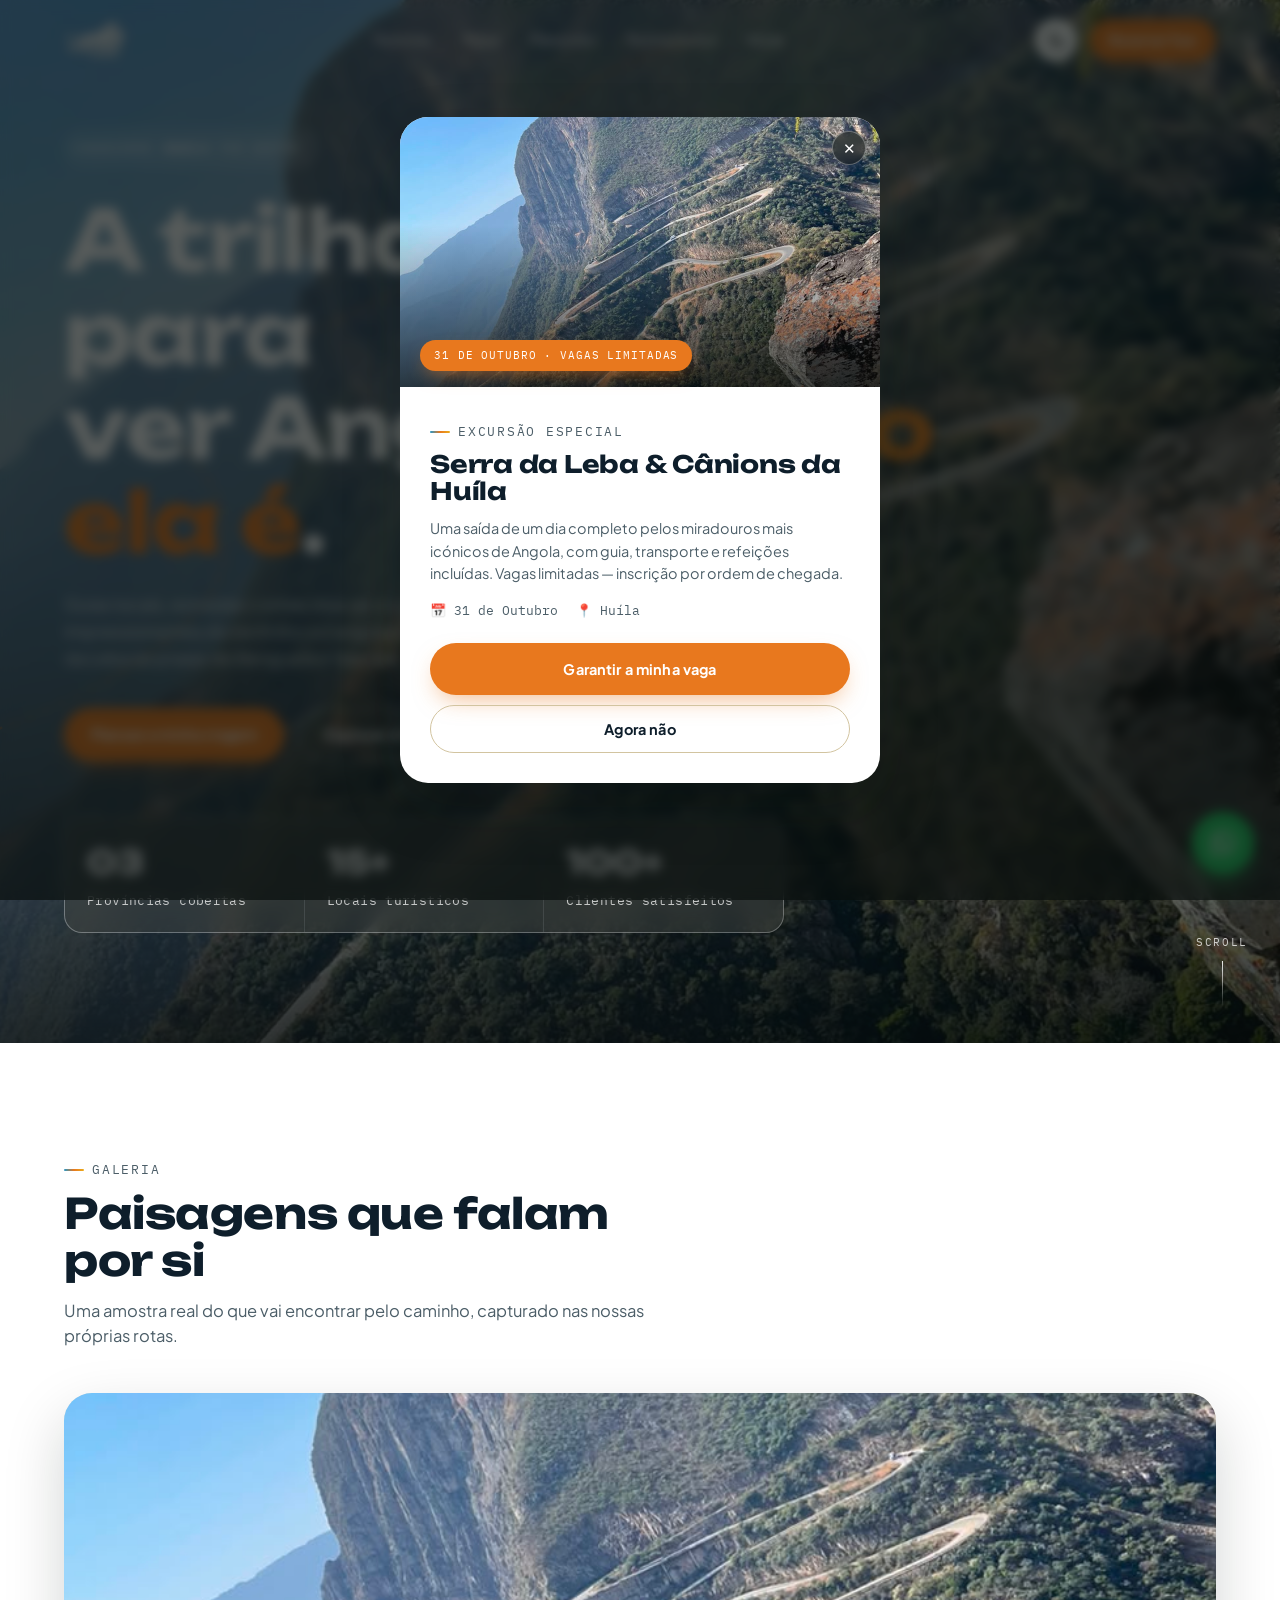
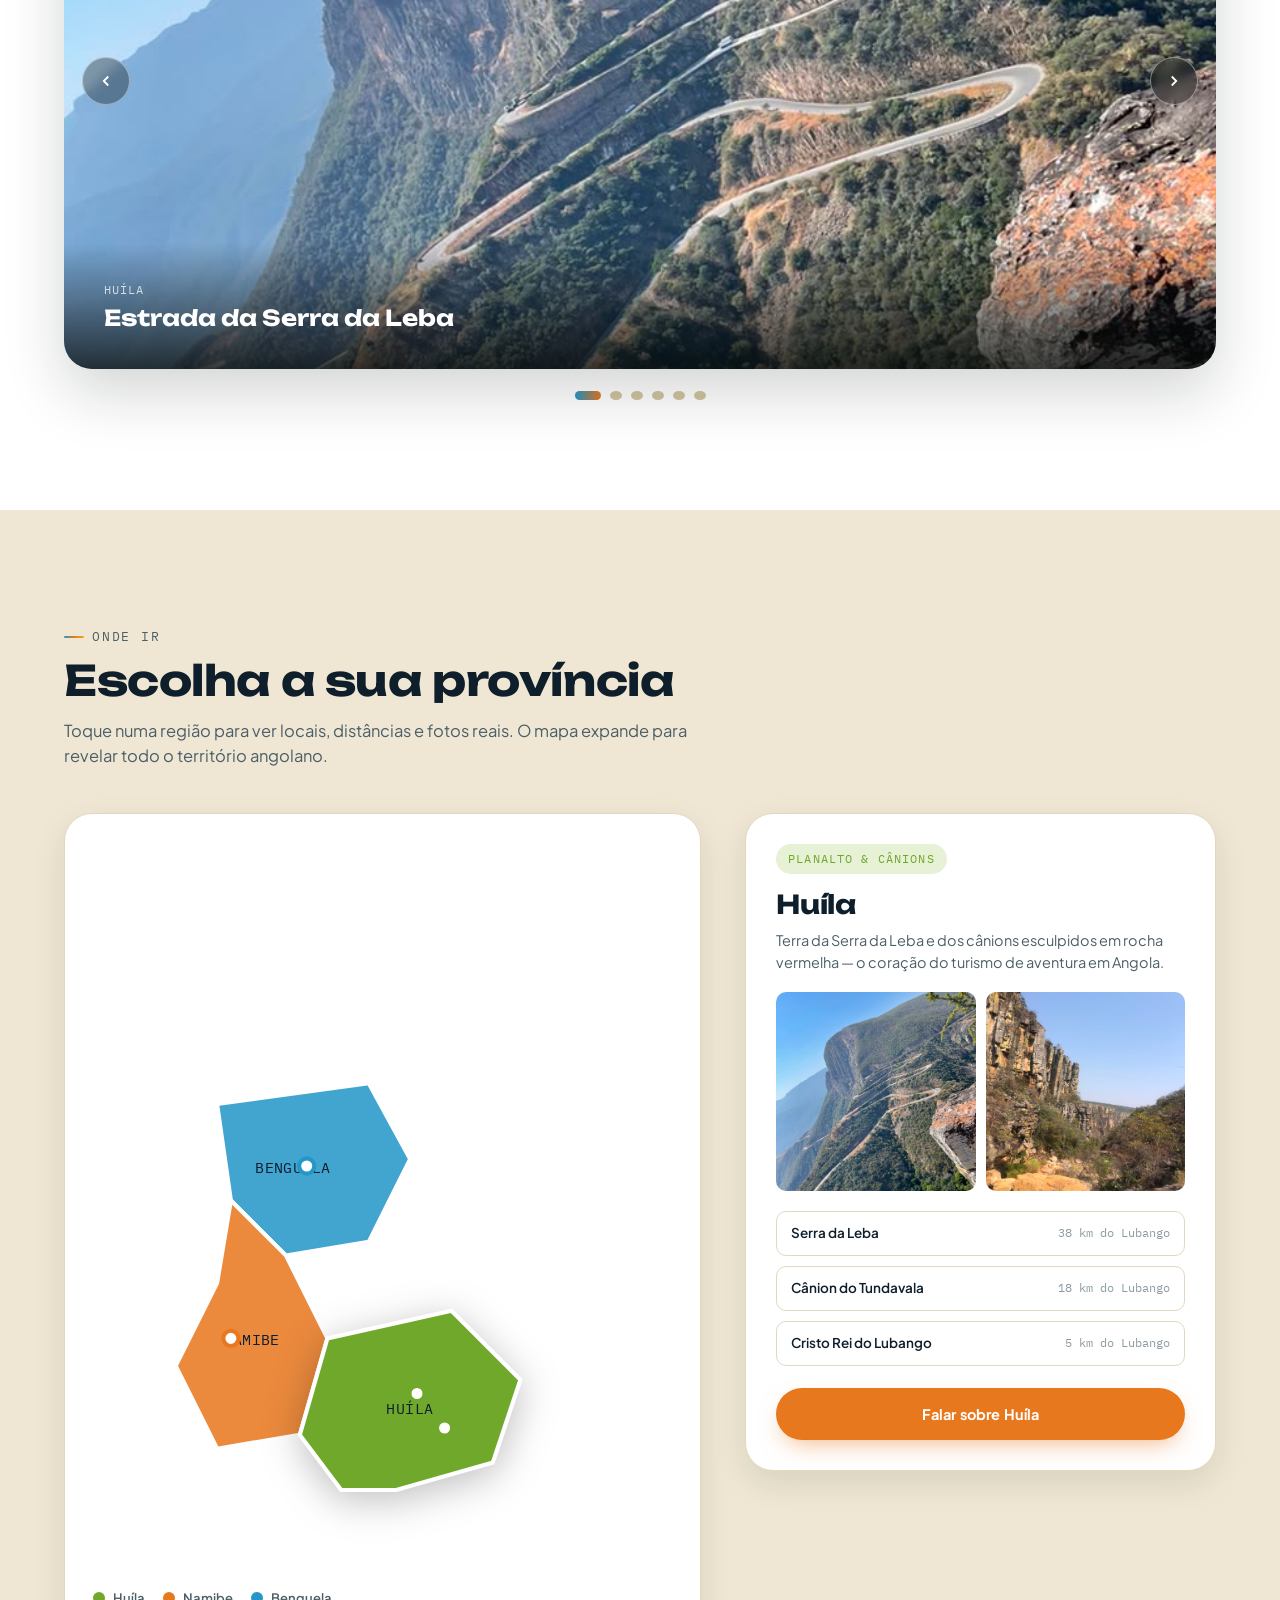
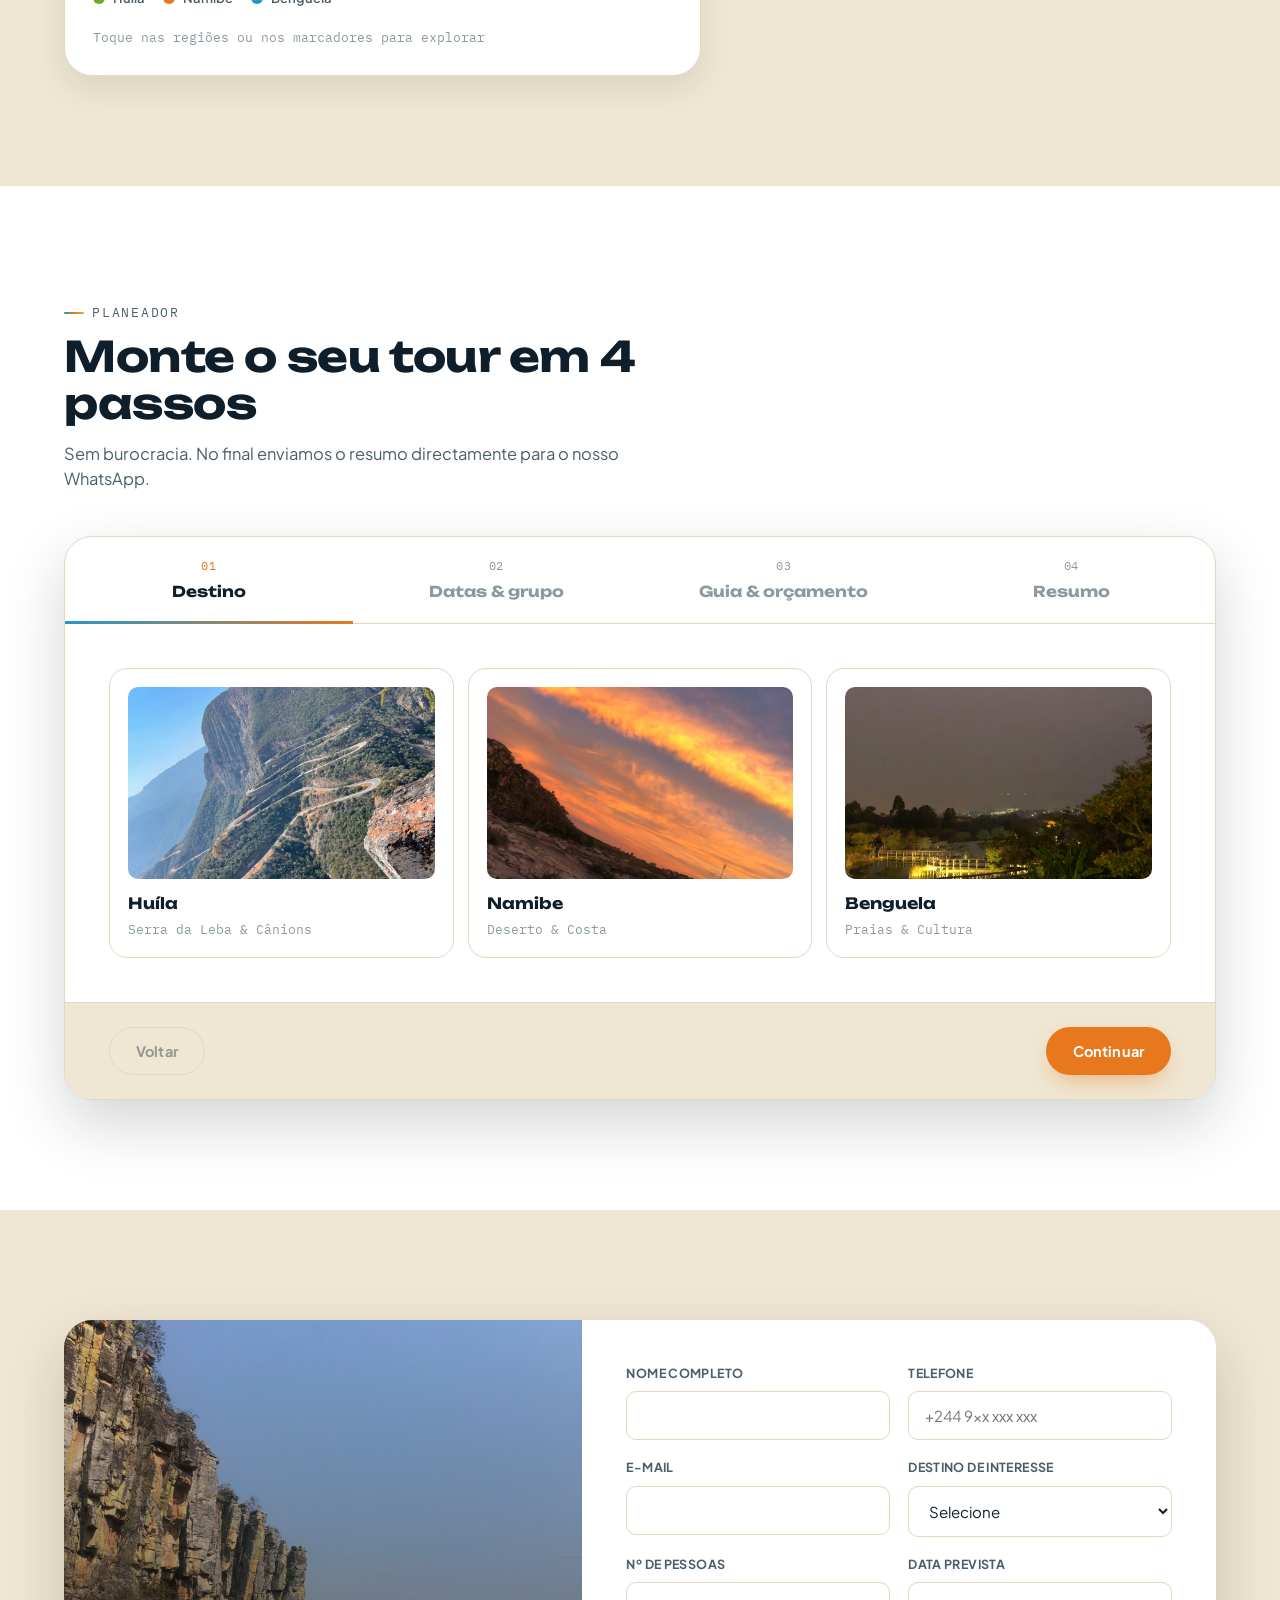
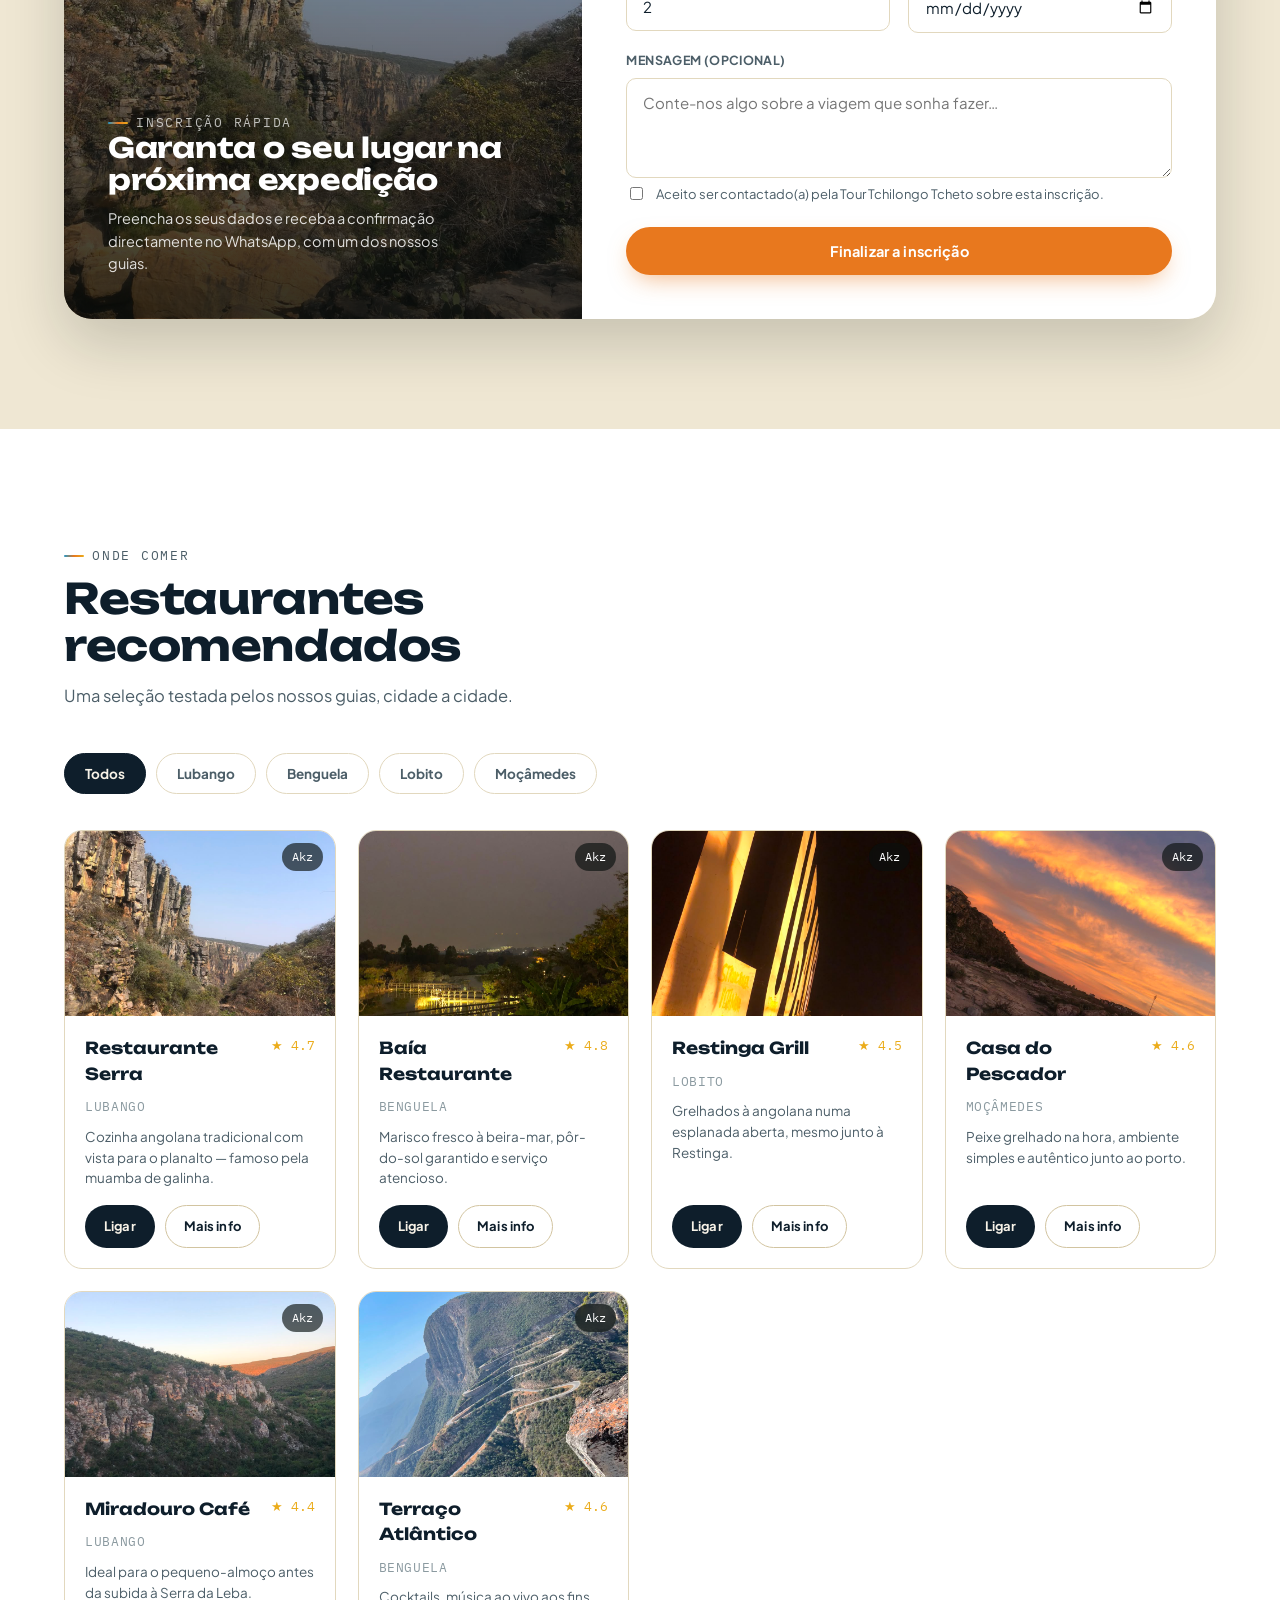
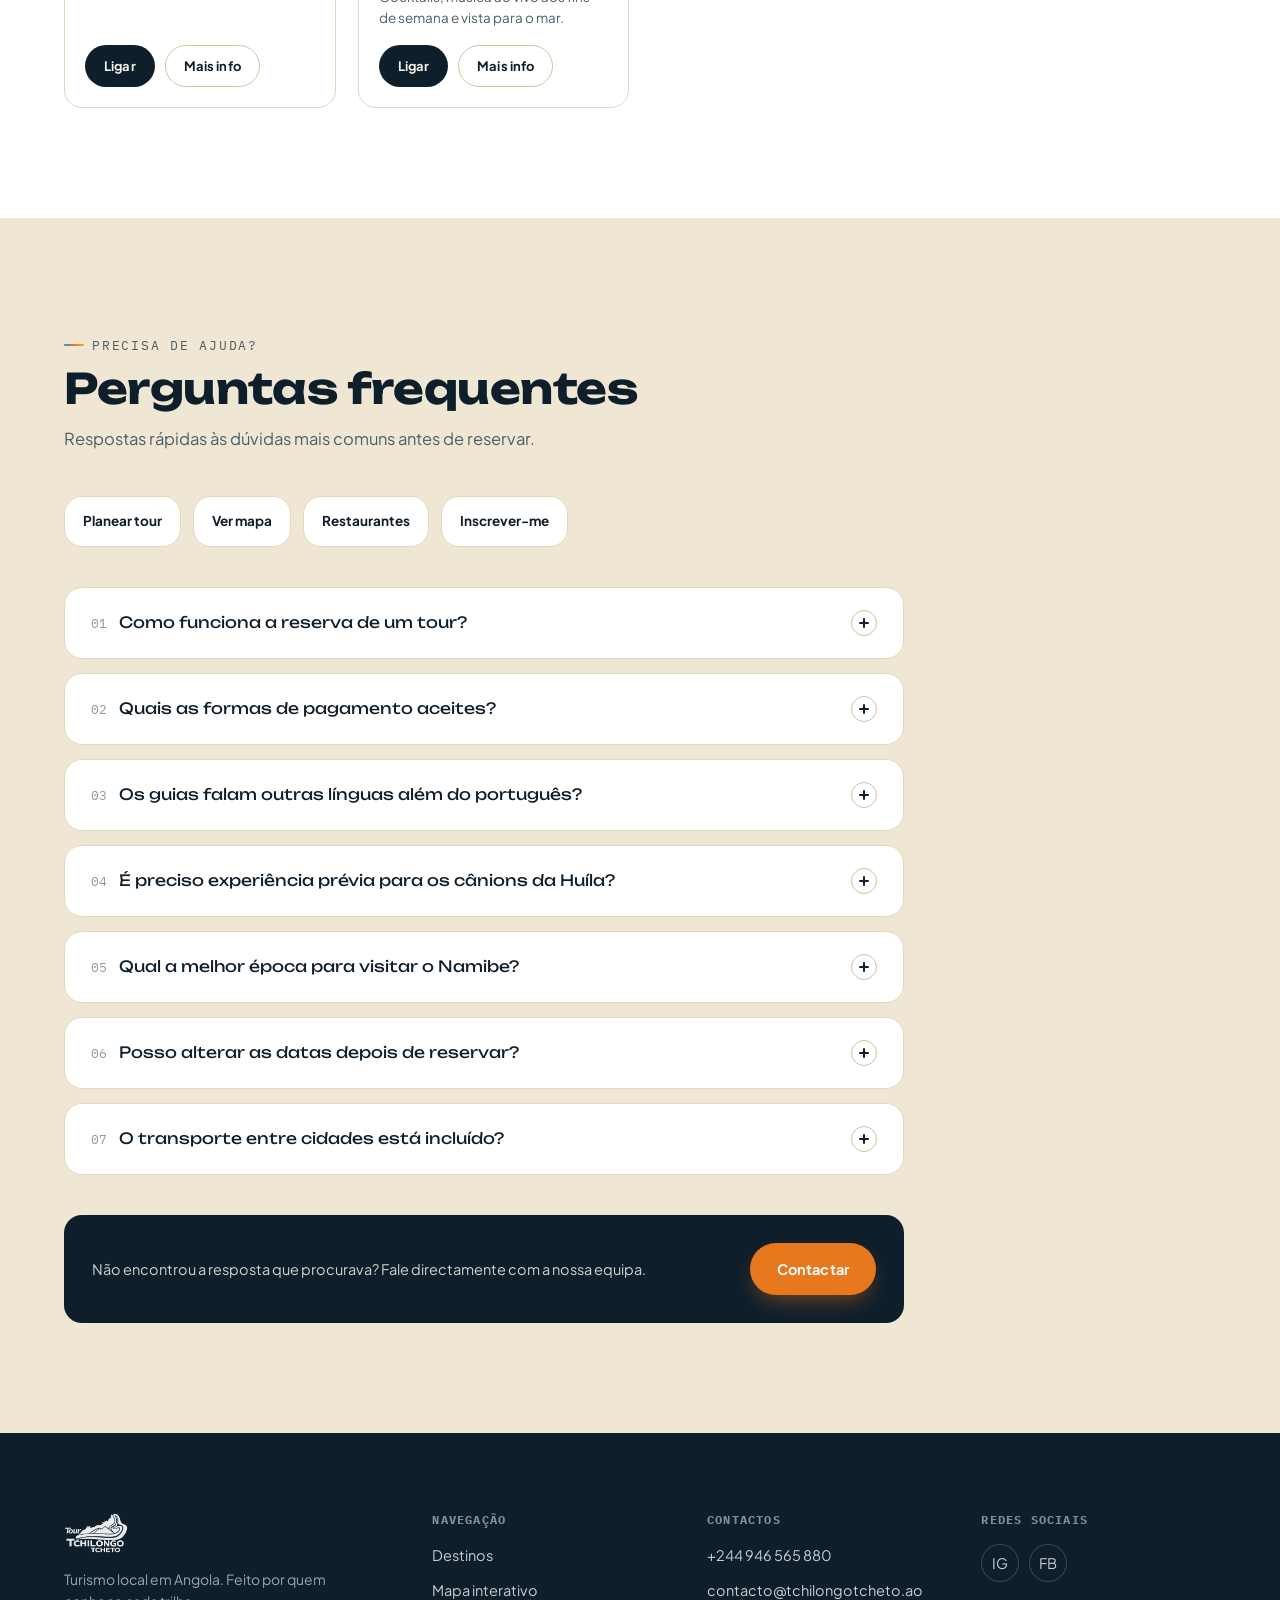
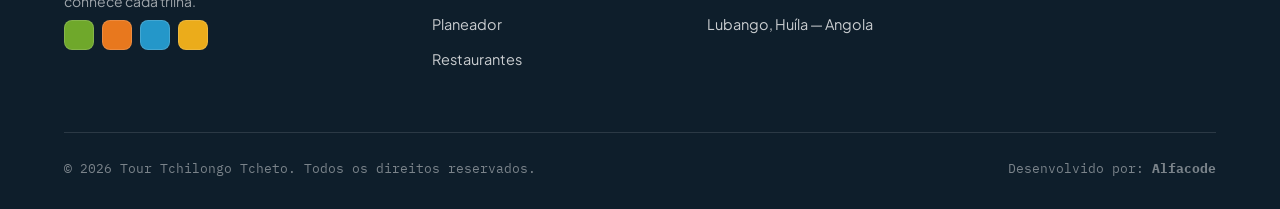
==== commit e5dc64ca: "Criação da página de Inscrição" ====
--- a/index.html
+++ b/index.html
@@ -9,6 +9,31 @@
 <link rel="stylesheet" href="assets/css/style.css">
 </head>
 <body>
+
+<div class="event-modal" id="eventModal" aria-hidden="true">
+  <div class="event-modal-backdrop" data-modal-close></div>
+  <div class="event-modal-card" role="dialog" aria-modal="true" aria-labelledby="eventModalTitle">
+    <button class="event-modal-close" data-modal-close aria-label="Fechar">✕</button>
+    <div class="event-modal-media">
+      <img src="assets/img/serra-leba.jpg" alt="Serra da Leba">
+      <span class="event-modal-badge">31 de Outubro · Vagas limitadas</span>
+    </div>
+    <div class="event-modal-body">
+      <span class="eyebrow">Excursão especial</span>
+      <h3 id="eventModalTitle">Serra da Leba & Cânions da Huíla</h3>
+      <p>Uma saída de um dia completo pelos miradouros mais icónicos de Angola, com guia, transporte e refeições incluídas. Vagas limitadas — inscrição por ordem de chegada.</p>
+      <div class="event-modal-meta">
+        <span>📅 31 de Outubro</span>
+        <span>📍 Huíla</span>
+      </div>
+      <div class="event-modal-actions">
+        <a href="excursao.html" class="btn btn-primary btn-block">Garantir a minha vaga</a>
+        <button class="btn btn-ghost btn-block" data-modal-close>Agora não</button>
+      </div>
+    </div>
+  </div>
+</div>
+
 
 <header class="nav">
   <div class="nav-inner">
@@ -128,16 +153,14 @@
     <div class="map-grid">
       <div class="map-holder" data-reveal>
         <svg id="mapAngola" viewBox="0 0 420 520" xmlns="http://www.w3.org/2000/svg">
-          <!-- silhueta simplificada de Angola (contexto) -->
+        
           <path d="M120 10 L300 25 L340 90 L310 160 L350 210 L330 300 L360 360 L300 430 L250 500 L180 470 L140 420 L90 440 L60 380 L90 320 L50 260 L80 190 L40 140 L90 90 Z"
                 class="province-shape is-inactive" data-province="angola" fill="var(--surface-2)" stroke="var(--border-strong)" stroke-width="1.5" style="opacity:0;pointer-events:none"/>
 
-          <!-- Benguela (costa, norte) -->
           <path d="M90 190 L200 175 L230 230 L200 290 L140 300 L100 260 Z"
                 class="province-shape" data-province="benguela" fill="var(--blue)" stroke="var(--surface)" stroke-width="3"/>
           <text x="145" y="240" class="province-label" text-anchor="middle" fill="#fff">BENGUELA</text>
 
-          <!-- Namibe (costa, sul) -->
           <path d="M100 260 L140 300 L170 360 L150 430 L90 440 L60 380 L90 320 Z"
                 class="province-shape" data-province="namibe" fill="var(--orange)" stroke="var(--surface)" stroke-width="3"/>
           <text x="115" y="365" class="province-label" text-anchor="middle" fill="#fff">NAMIBE</text>
@@ -159,7 +182,6 @@
         </div>
         <div class="map-expand">
           <span class="map-note">Toque nas regiões ou nos marcadores para explorar</span>
-          <!-- <button id="mapExpand" class="btn btn-ghost btn-sm">Ver Angola completa</button> -->
         </div>
       </div>
 
@@ -480,6 +502,7 @@
   <svg viewBox="0 0 32 32" fill="#fff"><path d="M16.01 2.9c-7.24 0-13.11 5.87-13.11 13.11 0 2.31.6 4.55 1.75 6.52L2.9 29.1l6.75-1.77a13.05 13.05 0 006.36 1.62h.01c7.24 0 13.11-5.87 13.11-13.11S23.25 2.9 16.01 2.9zm0 23.99h-.01a10.86 10.86 0 01-5.53-1.51l-.4-.24-4.01 1.05 1.07-3.9-.26-.4a10.85 10.85 0 01-1.66-5.79c0-6 4.88-10.88 10.88-10.88 2.91 0 5.64 1.13 7.7 3.19a10.81 10.81 0 013.19 7.7c-.01 6-4.89 10.78-10.97 10.78zm5.96-8.15c-.33-.16-1.94-.96-2.24-1.07-.3-.11-.52-.16-.74.16-.22.33-.85 1.07-1.04 1.29-.19.22-.38.24-.71.08-.33-.16-1.38-.51-2.63-1.62-.97-.87-1.63-1.94-1.82-2.27-.19-.33-.02-.51.14-.67.14-.14.33-.38.49-.57.16-.19.22-.33.33-.55.11-.22.05-.41-.03-.57-.08-.16-.74-1.78-1.01-2.44-.27-.64-.54-.55-.74-.56h-.63c-.22 0-.57.08-.87.41-.3.33-1.14 1.11-1.14 2.71 0 1.6 1.17 3.15 1.33 3.37.16.22 2.3 3.51 5.57 4.92.78.34 1.39.54 1.86.69.78.25 1.49.21 2.05.13.63-.09 1.94-.79 2.21-1.56.27-.76.27-1.42.19-1.56-.08-.14-.3-.22-.63-.38z"/></svg>
 </a>
 
+<script src="assets/js/config.js"></script>
 <script src="assets/js/main.js"></script>
 </body>
 </html>
--- a/assets/css/style.css
+++ b/assets/css/style.css
@@ -1,516 +1,702 @@
 /* =========================================================
    TOUR TCHILONGO TCHETO — stylesheet
    Design tokens ------------------------------------------- */
-@import url('https://fonts.googleapis.com/css2?family=Unbounded:wght@500;600;700;800&family=Plus+Jakarta+Sans:ital,wght@0,400;0,500;0,600;0,700;1,500&family=IBM+Plex+Mono:wght@400;500&display=swap');
+   @import url('https://fonts.googleapis.com/css2?family=Unbounded:wght@500;600;700;800&family=Plus+Jakarta+Sans:ital,wght@0,400;0,500;0,600;0,700;1,500&family=IBM+Plex+Mono:wght@400;500&display=swap');
 
-:root{
-  --bg:#F7F2E7;
-  --bg-raise:#FFFFFF;
-  --surface:#FFFFFF;
-  --surface-2:#EFE7D3;
-  --ink:#0E1E2B;
-  --ink-soft:#4C5E68;
-  --ink-faint:#8B9AA0;
-  --border:#E2D8BE;
-  --border-strong:#D2C4A0;
-
-  --green:#6FA82B;
-  --green-soft:#E7F1D6;
-  --orange:#E8781E;
-  --orange-soft:#FBE6D3;
-  --blue:#2497C9;
-  --blue-soft:#DAF0F7;
-  --gold:#EBAC1B;
-  --gold-soft:#FBEDCB;
-
-  --shadow-sm: 0 2px 10px rgba(20,25,20,0.06);
-  --shadow-md: 0 12px 32px rgba(15,30,25,0.10);
-  --shadow-lg: 0 24px 60px rgba(10,20,18,0.18);
-
-  --radius-s: 10px;
-  --radius-m: 18px;
-  --radius-l: 28px;
-  --radius-pill: 999px;
-
-  --font-display:'Unbounded', sans-serif;
-  --font-body:'Plus Jakarta Sans', sans-serif;
-  --font-mono:'IBM Plex Mono', monospace;
-
-  --ease: cubic-bezier(.22,.68,.14,1);
-  --dur: .5s;
-
-  color-scheme: light;
-}
-
-[data-theme="dark"]{
-  --bg:#0B1620;
-  --bg-raise:#0F1D29;
-  --surface:#122232;
-  --surface-2:#182F40;
-  --ink:#F3EFE2;
-  --ink-soft:#B9C7CC;
-  --ink-faint:#79909A;
-  --border:#233A4A;
-  --border-strong:#2E4A5C;
-
-  --green:#8FCB49;
-  --green-soft:#1C2E1B;
-  --orange:#FF9A4D;
-  --orange-soft:#33230F;
-  --blue:#57C6EF;
-  --blue-soft:#0F2A33;
-  --gold:#FFCB4E;
-  --gold-soft:#332A0D;
-
-  --shadow-sm: 0 2px 10px rgba(0,0,0,0.30);
-  --shadow-md: 0 14px 34px rgba(0,0,0,0.38);
-  --shadow-lg: 0 26px 64px rgba(0,0,0,0.5);
-  color-scheme: dark;
-}
-
-*,*::before,*::after{ box-sizing:border-box; }
-html{ scroll-behavior:smooth; }
-body{
-  margin:0;
-  background:var(--bg);
-  color:var(--ink);
-  font-family:var(--font-body);
-  font-size:16px;
-  line-height:1.55;
-  -webkit-font-smoothing:antialiased;
-  transition:background var(--dur) var(--ease), color var(--dur) var(--ease);
-  overflow-x:hidden;
-}
-img{ max-width:100%; display:block; }
-a{ color:inherit; text-decoration:none; }
-ul{ margin:0; padding:0; list-style:none; }
-button{ font-family:inherit; cursor:pointer; }
-input,select,textarea{ font-family:inherit; }
-h1,h2,h3,h4{ font-family:var(--font-display); margin:0; line-height:1.12; letter-spacing:-.01em; }
-p{ margin:0; }
-section{ position:relative; }
-
-.container{ max-width:1200px; margin-inline:auto; padding-inline:24px; }
-.eyebrow{
-  display:inline-flex; align-items:center; gap:8px;
-  font-family:var(--font-mono); font-size:12.5px; letter-spacing:.14em; text-transform:uppercase;
-  color:var(--ink-soft);
-}
-.eyebrow::before{
-  content:''; width:20px; height:2px; background:linear-gradient(90deg,var(--blue),var(--orange),var(--gold));
-  border-radius:2px;
-}
-.section-head{ max-width:640px; margin-bottom:44px; }
-.section-head h2{ font-size:clamp(28px,4vw,42px); margin-top:10px; }
-.section-head p{ margin-top:14px; color:var(--ink-soft); font-size:16.5px; }
-
-.btn{
-  display:inline-flex; align-items:center; justify-content:center; gap:8px;
-  padding:14px 26px; border-radius:var(--radius-pill); border:1px solid transparent;
-  font-weight:700; font-size:14.5px; letter-spacing:.01em; transition:transform .25s var(--ease), box-shadow .25s var(--ease), background .25s, border-color .25s, color .25s;
-  white-space:nowrap;
-}
-.btn:active{ transform:scale(.97); }
-.btn-primary{ background:var(--orange); color:#fff; box-shadow:0 10px 24px -8px rgba(232,120,30,.55); }
-.btn-primary:hover{ transform:translateY(-2px); box-shadow:0 16px 30px -10px rgba(232,120,30,.6); }
-.btn-ghost{ background:transparent; border-color:var(--border-strong); color:var(--ink); }
-.btn-ghost:hover{ background:var(--surface-2); }
-.btn-dark{ background:var(--ink); color:var(--bg); }
-.btn-dark:hover{ transform:translateY(-2px); }
-.btn-sm{ padding:10px 18px; font-size:13px; }
-.btn-block{ width:100%; }
-.btn[disabled]{ opacity:.4; cursor:not-allowed; transform:none !important; }
-
-/* =========================== NAV =========================== */
-.nav{
-  position:fixed; top:0; left:0; right:0; z-index:100;
-  padding:18px 0;
-  transition:padding .35s var(--ease), background .35s var(--ease), box-shadow .35s var(--ease), backdrop-filter .35s var(--ease);
-}
-.nav-inner{
-  max-width:1200px; margin-inline:auto; padding-inline:24px;
-  display:flex; align-items:center; justify-content:space-between; gap:20px;
-}
-.nav.is-scrolled{
-  padding:10px 0;
-  background:color-mix(in srgb, var(--bg) 78%, transparent);
-  backdrop-filter:blur(16px) saturate(140%);
-  box-shadow:var(--shadow-sm);
-  border-bottom:1px solid var(--border);
-}
-.brand{ display:flex; align-items:center; gap:10px; font-family:var(--font-display); font-weight:700; font-size:15px; }
-.brand img{ height:38px; width:auto; transition:height .35s var(--ease); }
-.nav.is-scrolled .brand img{ height:32px; }
-.brand small{ display:block; font-family:var(--font-mono); font-weight:400; font-size:10.5px; letter-spacing:.1em; color:var(--ink-faint); text-transform:uppercase; }
-
-.nav-links{ display:flex; align-items:center; gap:30px; }
-.nav-links a{
-  font-size:14px; font-weight:600; color:rgba(255,255,255,.88); position:relative; padding:6px 0;
-  transition:color .25s;
-  text-shadow:0 1px 6px rgba(0,0,0,.25);
-}
-.nav-links a:hover{ color:#fff; }
-.nav-links a::after{
-  content:''; position:absolute; left:0; bottom:0; height:2px; width:0;
-  background:linear-gradient(90deg,var(--blue),var(--orange)); transition:width .3s var(--ease); border-radius:2px;
-}
-.nav-links a:hover::after{ width:100%; }
-.nav.is-scrolled .nav-links a{ color:var(--ink-soft); text-shadow:none; }
-.nav.is-scrolled .nav-links a:hover{ color:var(--ink); }
-
-.brand{ color:#fff; }
-.nav.is-scrolled .brand{ color:var(--ink); }
-.brand img{ filter:brightness(0) invert(1) drop-shadow(0 1px 4px rgba(0,0,0,.25)); transition:filter .35s var(--ease); }
-.nav.is-scrolled .brand img{ filter:none; }
-[data-theme="dark"] .nav.is-scrolled .brand img{ filter:brightness(0) invert(1) drop-shadow(0 1px 4px rgba(0,0,0,.25)); }
-
-.nav-actions{ display:flex; align-items:center; gap:12px; }
-.theme-toggle{
-  width:44px; height:44px; border-radius:50%; border:1px solid var(--border-strong);
-  background:var(--surface); display:flex; align-items:center; justify-content:center;
-  position:relative; transition:background .3s, border-color .3s, transform .2s;
-}
-.theme-toggle:hover{ transform:rotate(-14deg); }
-.theme-toggle svg{ width:19px; height:19px; }
-.theme-toggle .icon-sun{ display:none; }
-[data-theme="dark"] .theme-toggle .icon-sun{ display:block; }
-[data-theme="dark"] .theme-toggle .icon-moon{ display:none; }
-
-.burger{
-  display:none; width:44px; height:44px; border-radius:50%; border:1px solid var(--border-strong);
-  background:var(--surface); align-items:center; justify-content:center; flex-direction:column; gap:4px;
-}
-.burger span{ width:18px; height:2px; background:var(--ink); border-radius:2px; transition:transform .3s var(--ease), opacity .3s; }
-.burger.is-open span:nth-child(1){ transform:translateY(6px) rotate(45deg); }
-.burger.is-open span:nth-child(2){ opacity:0; }
-.burger.is-open span:nth-child(3){ transform:translateY(-6px) rotate(-45deg); }
-
-.mobile-panel{
-  position:fixed; inset:0 0 auto 0; top:0; z-index:99;
-  background:var(--bg); padding:100px 24px 40px; transform:translateY(-100%);
-  transition:transform .45s var(--ease); display:flex; flex-direction:column; gap:6px;
-  height:100dvh; overflow-y:auto;
-}
-.mobile-panel.is-open{ transform:translateY(0); }
-.mobile-panel a{ font-family:var(--font-display); font-size:26px; padding:14px 0; border-bottom:1px solid var(--border); }
-.mobile-panel .btn{ margin-top:20px; }
-
-@media (max-width: 900px){
-  .nav-links{ display:none; }
-  .burger{ display:flex; }
-}
-
-/* =========================== HERO =========================== */
-.hero{
-  min-height:100dvh; display:flex; align-items:flex-end; position:relative; overflow:hidden;
-  padding-top:130px;
-}
-.hero-bg{
-  position:absolute; inset:0; z-index:0;
-  background-image:linear-gradient(180deg, rgba(10,18,14,.18) 0%, rgba(9,16,13,.35) 55%, rgba(6,11,10,.86) 100%), url('../img/serra-leba.jpg');
-  background-size:cover; background-position:center 65%;
-  transform:scale(1.06);
-  animation: heroZoom 18s ease-in-out infinite alternate;
-}
-@keyframes heroZoom{ from{ transform:scale(1.06);} to{ transform:scale(1);} }
-.hero-trail{ position:absolute; inset:0; z-index:1; pointer-events:none; opacity:.55; }
-.hero-trail path{ fill:none; stroke:url(#trailGradient); stroke-width:2.4; stroke-dasharray:6 10; stroke-linecap:round; }
-
-.hero-content{ position:relative; z-index:2; width:100%; padding-bottom:110px; }
-.hero-eyebrow{
-  display:inline-flex; align-items:center; gap:10px; padding:8px 16px 8px 8px;
-  border-radius:var(--radius-pill); background:rgba(255,255,255,.1); border:1px solid rgba(255,255,255,.28);
-  backdrop-filter:blur(6px); color:#fff; font-family:var(--font-mono); font-size:12px; letter-spacing:.08em; text-transform:uppercase;
-  margin-bottom:26px;
-}
-.hero-eyebrow .dot{ width:26px; height:26px; border-radius:50%; background:linear-gradient(135deg,var(--green),var(--blue)); display:inline-flex; align-items:center; justify-content:center; font-size:13px; }
-.hero h1{
-  color:#fff; font-size:clamp(40px,7vw,84px); max-width:920px; font-weight:700;
-}
-.hero h1 em{ font-style:normal; background:linear-gradient(100deg,var(--gold),var(--orange) 60%); -webkit-background-clip:text; background-clip:text; color:transparent; }
-.hero-sub{ color:rgba(255,255,255,.82); max-width:520px; margin-top:22px; font-size:17.5px; }
-.hero-cta{ display:flex; flex-wrap:wrap; gap:14px; margin-top:36px; }
-.hero-cta .btn-ghost{ border-color:rgba(255,255,255,.5); color:#fff; }
-.hero-cta .btn-ghost:hover{ background:rgba(255,255,255,.12); }
-
-.hero-stats{
-  position:relative; z-index:2; margin-top:56px;
-  display:grid; grid-template-columns:repeat(3,1fr); gap:1px; background:rgba(255,255,255,.16);
-  border:1px solid rgba(255,255,255,.22); border-radius:var(--radius-m); overflow:hidden;
-  backdrop-filter:blur(10px);
-  max-width:720px;
-}
-.stat{ background:rgba(10,16,14,.35); padding:20px 22px; }
-.stat b{ display:block; font-family:var(--font-display); font-size:clamp(22px,3vw,32px); color:#fff; }
-.stat span{ font-size:12.5px; color:rgba(255,255,255,.72); font-family:var(--font-mono); letter-spacing:.03em; }
-
-.scroll-cue{
-  position:absolute; right:32px; bottom:36px; z-index:2; display:flex; flex-direction:column; align-items:center; gap:10px;
-  color:rgba(255,255,255,.75); font-family:var(--font-mono); font-size:11px; letter-spacing:.15em;
-}
-.scroll-cue .line{ width:1px; height:46px; background:linear-gradient(180deg, rgba(255,255,255,.9), transparent); animation: scrollLine 2s infinite; }
-@keyframes scrollLine{ 0%{ transform:scaleY(0); transform-origin:top;} 50%{ transform:scaleY(1); transform-origin:top;} 51%{ transform-origin:bottom;} 100%{ transform:scaleY(0); transform-origin:bottom;} }
-
-@media (max-width:640px){
-  .hero-stats{ grid-template-columns:1fr; }
-  .scroll-cue{ display:none; }
-}
-
-/* =========================== CARROSSEL =========================== */
-.carousel-section{ padding:110px 0; background:var(--bg-raise); }
-.carousel{
-  position:relative; border-radius:var(--radius-l); overflow:hidden; box-shadow:var(--shadow-lg);
-  aspect-ratio:16/8; background:var(--surface-2);
-}
-.carousel-track{ position:relative; width:100%; height:100%; }
-.slide{
-  position:absolute; inset:0; opacity:0; transition:opacity 1s var(--ease);
-  overflow:hidden;
-}
-.slide.is-active{ opacity:1; z-index:1; }
-.slide-bg{
-  position:absolute; inset:0; background-size:cover; background-position:center;
-  transform:scale(1.02); transition:transform 8s linear;
-}
-.slide.is-active .slide-bg{ transform:scale(1.09); }
-.slide-caption{
-  position:absolute; left:0; right:0; bottom:0; padding:34px 40px;
-  background:linear-gradient(0deg, rgba(6,10,9,.78), transparent);
-  color:#fff; z-index:2;
-}
-.slide-caption b{ font-family:var(--font-display); font-size:22px; display:block; }
-.slide-caption span{ font-family:var(--font-mono); font-size:12px; letter-spacing:.08em; opacity:.75; text-transform:uppercase; }
-
-.carousel-controls{
-  position:absolute; z-index:3; top:50%; left:0; right:0; transform:translateY(-50%);
-  display:flex; justify-content:space-between; padding:0 18px; pointer-events:none;
-}
-.carousel-controls button{
-  pointer-events:all; width:48px; height:48px; border-radius:50%; border:1px solid rgba(255,255,255,.4);
-  background:rgba(10,14,12,.35); backdrop-filter:blur(6px); color:#fff; display:flex; align-items:center; justify-content:center;
-  transition:background .25s, transform .2s;
-}
-.carousel-controls button:hover{ background:rgba(10,14,12,.6); transform:scale(1.06); }
-
-.carousel-dots{ display:flex; justify-content:center; gap:9px; margin-top:22px; }
-.carousel-dots button{
-  width:9px; height:9px; border-radius:50%; border:none; background:var(--border-strong); transition:all .3s var(--ease);
-}
-.carousel-dots button.is-active{ width:26px; border-radius:6px; background:linear-gradient(90deg,var(--blue),var(--orange)); }
-
-/* =========================== MAPA =========================== */
-.map-section{ padding:110px 0; background:var(--surface-2); }
-.map-grid{ display:grid; grid-template-columns:1.15fr .85fr; gap:44px; align-items:start; }
-.map-holder{
-  background:var(--surface); border:1px solid var(--border); border-radius:var(--radius-l); padding:28px;
-  box-shadow:var(--shadow-md); position:relative;
-}
-.map-holder svg{ width:100%; height:auto; }
-.province-shape{ cursor:pointer; transition:opacity .3s, filter .3s, transform .3s; transform-origin:center; opacity:.86; }
-.province-shape:hover{ opacity:1; filter:brightness(1.08); }
-.province-shape.is-active{ opacity:1; filter:drop-shadow(0 6px 14px rgba(0,0,0,.25)); }
-.province-label{ font-family:var(--font-mono); font-size:11px; fill:var(--ink); pointer-events:none; letter-spacing:.03em; }
-.map-pin{ cursor:pointer; }
-.map-pin circle{ transition:r .25s; }
-.map-pin:hover circle{ r:7; }
-
-.map-legend{ display:flex; gap:18px; margin-top:22px; flex-wrap:wrap; }
-.legend-item{ display:flex; align-items:center; gap:8px; font-size:13px; font-weight:600; color:var(--ink-soft); }
-.legend-dot{ width:12px; height:12px; border-radius:50%; }
-
-.map-expand{ margin-top:20px; display:flex; justify-content:space-between; align-items:center; gap:12px; flex-wrap:wrap; }
-.map-note{ font-size:12.5px; color:var(--ink-faint); font-family:var(--font-mono); }
-
-.province-panel{
-  background:var(--surface); border:1px solid var(--border); border-radius:var(--radius-l); padding:30px;
-  box-shadow:var(--shadow-md); min-height:420px; display:flex; flex-direction:column;
-}
-.panel-tag{ display:inline-flex; align-items:center; gap:8px; font-family:var(--font-mono); font-size:11.5px; letter-spacing:.1em; text-transform:uppercase; padding:6px 12px; border-radius:var(--radius-pill); width:fit-content; }
-.province-panel h3{ font-size:26px; margin-top:16px; }
-.province-panel p{ color:var(--ink-soft); margin-top:10px; font-size:14.5px; }
-.panel-photos{ display:grid; grid-template-columns:1fr 1fr; gap:10px; margin-top:18px; }
-.panel-photos img{ border-radius:var(--radius-s); aspect-ratio:1/1; object-fit:cover; }
-.panel-spots{ margin-top:20px; display:flex; flex-direction:column; gap:10px; flex:1; }
-.panel-spot{ display:flex; justify-content:space-between; align-items:center; padding:11px 14px; border:1px solid var(--border); border-radius:var(--radius-s); font-size:13.5px; font-weight:600; }
-.panel-spot span.dist{ font-family:var(--font-mono); font-weight:400; color:var(--ink-faint); font-size:12px; }
-
-@media (max-width:900px){ .map-grid{ grid-template-columns:1fr; } }
-
-/* =========================== PLANEADOR (WIZARD) =========================== */
-.planner-section{ padding:110px 0; background:var(--bg-raise); }
-.wizard{
-  background:var(--surface); border:1px solid var(--border); border-radius:var(--radius-l);
-  box-shadow:var(--shadow-lg); overflow:hidden;
-}
-.wizard-steps{ display:flex; border-bottom:1px solid var(--border); }
-.wizard-step-tab{
-  flex:1; padding:20px 16px; text-align:center; font-family:var(--font-mono); font-size:12px; letter-spacing:.05em;
-  color:var(--ink-faint); position:relative; text-transform:uppercase;
-}
-.wizard-step-tab b{ display:block; font-family:var(--font-display); font-size:15px; color:var(--ink-faint); margin-top:4px; text-transform:none; letter-spacing:0; }
-.wizard-step-tab.is-active{ color:var(--orange); }
-.wizard-step-tab.is-active b{ color:var(--ink); }
-.wizard-step-tab.is-done{ color:var(--green); }
-.wizard-step-tab::after{ content:''; position:absolute; left:0; right:0; bottom:-1px; height:3px; background:transparent; }
-.wizard-step-tab.is-active::after{ background:linear-gradient(90deg,var(--blue),var(--orange)); }
-
-.wizard-body{ padding:44px; }
-.wizard-panel{ display:none; animation:fadeUp .5s var(--ease); }
-.wizard-panel.is-active{ display:block; }
-@keyframes fadeUp{ from{ opacity:0; transform:translateY(14px);} to{ opacity:1; transform:none;} }
-
-.option-grid{ display:grid; grid-template-columns:repeat(auto-fit,minmax(190px,1fr)); gap:14px; }
-.option-card{
-  border:1.5px solid var(--border); border-radius:var(--radius-m); padding:18px; cursor:pointer;
-  transition:border-color .25s, background .25s, transform .2s; background:var(--bg-raise);
-}
-.option-card:hover{ transform:translateY(-3px); }
-.option-card.is-selected{ border-color:var(--orange); background:var(--orange-soft); }
-.option-card img{ border-radius:var(--radius-s); aspect-ratio:16/10; object-fit:cover; margin-bottom:12px; }
-.option-card b{ font-family:var(--font-display); font-size:15.5px; }
-.option-card span{ display:block; color:var(--ink-faint); font-size:12.5px; margin-top:4px; font-family:var(--font-mono); }
-
-.field-row{ display:grid; grid-template-columns:1fr 1fr; gap:20px; margin-bottom:20px; }
-.field{ display:flex; flex-direction:column; gap:8px; }
-.field label{ font-size:12.5px; font-weight:700; letter-spacing:.03em; color:var(--ink-soft); text-transform:uppercase; }
-.field input, .field select{
-  padding:14px 16px; border-radius:var(--radius-s); border:1.5px solid var(--border); background:var(--bg-raise); color:var(--ink);
-  font-size:15px; transition:border-color .25s, box-shadow .25s;
-}
-.field input:focus, .field select:focus, .field textarea:focus{ outline:none; border-color:var(--blue); box-shadow:0 0 0 4px var(--blue-soft); }
-.field textarea{ padding:14px 16px; border-radius:var(--radius-s); border:1.5px solid var(--border); background:var(--bg-raise); color:var(--ink); font-size:15px; resize:vertical; min-height:100px; }
-
-.range-field{ margin-top:8px; }
-.range-value{ font-family:var(--font-mono); font-weight:600; color:var(--orange); }
-input[type=range]{ width:100%; accent-color:var(--orange); }
-
-.stepper-counter{ display:flex; align-items:center; gap:16px; }
-.stepper-counter button{ width:40px; height:40px; border-radius:50%; border:1.5px solid var(--border-strong); background:var(--bg-raise); font-size:18px; font-weight:700; color:var(--ink); }
-.stepper-counter b{ font-family:var(--font-mono); font-size:20px; min-width:26px; text-align:center; }
-
-.summary-box{ border:1px dashed var(--border-strong); border-radius:var(--radius-m); padding:26px; background:var(--surface-2); }
-.summary-row{ display:flex; justify-content:space-between; padding:10px 0; border-bottom:1px solid var(--border); font-size:14.5px; }
-.summary-row:last-child{ border-bottom:none; }
-.summary-row span:first-child{ color:var(--ink-soft); font-weight:600; }
-.summary-row span:last-child{ font-family:var(--font-mono); font-weight:600; }
-.summary-total{ display:flex; justify-content:space-between; margin-top:16px; padding-top:16px; border-top:2px solid var(--ink); font-family:var(--font-display); font-size:20px; }
-
-.wizard-nav{ display:flex; justify-content:space-between; align-items:center; padding:24px 44px; border-top:1px solid var(--border); background:var(--surface-2); }
-
-/* =========================== INSCRIÇÃO =========================== */
-.signup-section{ padding:110px 0; background:var(--surface-2); }
-.signup-grid{ display:grid; grid-template-columns:.9fr 1.1fr; gap:0; border-radius:var(--radius-l); overflow:hidden; box-shadow:var(--shadow-lg); }
-.signup-visual{
-  background-image:linear-gradient(180deg, rgba(8,14,12,.15), rgba(6,10,9,.82)), url('../img/canyon-huila.jpg');
-  background-size:cover; background-position:center; padding:44px; display:flex; flex-direction:column; justify-content:flex-end; color:#fff; min-height:420px;
-}
-.signup-visual h3{ font-size:28px; }
-.signup-visual p{ margin-top:12px; opacity:.85; font-size:14.5px; max-width:340px; }
-.signup-form{ background:var(--surface); padding:44px; }
-.form-grid{ display:grid; grid-template-columns:1fr 1fr; gap:18px; }
-.form-grid .field.full{ grid-column:1/-1; }
-.checkbox-row{ display:flex; gap:10px; align-items:flex-start; margin-top:6px; font-size:13px; color:var(--ink-soft); }
-.checkbox-row input{ margin-top:3px; accent-color:var(--orange); }
-
-/* =========================== RESTAURANTES =========================== */
-.rest-section{ padding:110px 0; background:var(--bg-raise); }
-.rest-filters{ display:flex; gap:10px; flex-wrap:wrap; margin-bottom:36px; }
-.filter-chip{
-  padding:11px 20px; border-radius:var(--radius-pill); border:1.5px solid var(--border); background:var(--surface);
-  font-weight:700; font-size:13.5px; color:var(--ink-soft); transition:all .25s;
-}
-.filter-chip.is-active{ background:var(--ink); color:var(--bg); border-color:var(--ink); }
-.rest-grid{ display:grid; grid-template-columns:repeat(auto-fit,minmax(270px,1fr)); gap:22px; }
-.rest-card{
-  border:1px solid var(--border); border-radius:var(--radius-m); overflow:hidden; background:var(--surface);
-  transition:transform .3s var(--ease), box-shadow .3s var(--ease); display:flex; flex-direction:column;
-}
-.rest-card:hover{ transform:translateY(-6px); box-shadow:var(--shadow-md); }
-.rest-photo{ aspect-ratio:16/11; background-size:cover; background-position:center; position:relative; }
-.rest-price{ position:absolute; top:12px; right:12px; background:rgba(10,16,14,.65); color:#fff; font-family:var(--font-mono); font-size:12px; padding:5px 10px; border-radius:var(--radius-pill); backdrop-filter:blur(4px); }
-.rest-body{ padding:20px; display:flex; flex-direction:column; gap:10px; flex:1; }
-.rest-top{ display:flex; justify-content:space-between; align-items:flex-start; gap:10px; }
-.rest-top b{ font-family:var(--font-display); font-size:16.5px; }
-.rest-rating{ display:flex; align-items:center; gap:4px; font-family:var(--font-mono); font-size:12.5px; color:var(--gold); white-space:nowrap; }
-.rest-city{ font-size:12.5px; color:var(--ink-faint); font-family:var(--font-mono); text-transform:uppercase; letter-spacing:.05em; }
-.rest-desc{ font-size:13.5px; color:var(--ink-soft); flex:1; }
-.rest-cta{ display:flex; gap:10px; margin-top:6px; }
-
-/* =========================== FAQ =========================== */
-.faq-section{ padding:110px 0; background:var(--surface-2); }
-.faq-shortcuts{ display:flex; gap:12px; flex-wrap:wrap; margin-bottom:40px; }
-.shortcut{
-  display:flex; align-items:center; gap:10px; padding:14px 18px; border-radius:var(--radius-m); background:var(--surface);
-  border:1px solid var(--border); font-weight:700; font-size:13.5px; transition:transform .2s, border-color .2s;
-}
-.shortcut:hover{ transform:translateY(-3px); border-color:var(--border-strong); }
-.faq-layout{ display:grid; grid-template-columns:1fr; gap:14px; max-width:840px; }
-.faq-item{ background:var(--surface); border:1px solid var(--border); border-radius:var(--radius-m); overflow:hidden; }
-.faq-q{ display:flex; justify-content:space-between; align-items:center; gap:16px; padding:22px 26px; font-family:var(--font-display); font-size:15.5px; }
-.faq-q .idx{ font-family:var(--font-mono); color:var(--ink-faint); font-size:13px; margin-right:12px; }
-.faq-q .plus{ width:26px; height:26px; border-radius:50%; border:1.5px solid var(--border-strong); flex-shrink:0; position:relative; transition:transform .3s var(--ease), background .3s; }
-.faq-q .plus::before, .faq-q .plus::after{ content:''; position:absolute; background:var(--ink); border-radius:2px; }
-.faq-q .plus::before{ width:10px; height:2px; top:50%; left:50%; transform:translate(-50%,-50%); }
-.faq-q .plus::after{ width:2px; height:10px; top:50%; left:50%; transform:translate(-50%,-50%); transition:opacity .25s; }
-.faq-item.is-open .plus{ background:var(--orange); border-color:var(--orange); transform:rotate(180deg); }
-.faq-item.is-open .plus::before, .faq-item.is-open .plus::after{ background:#fff; }
-.faq-item.is-open .plus::after{ opacity:0; }
-.faq-a{ max-height:0; overflow:hidden; transition:max-height .4s var(--ease); }
-.faq-a-inner{ padding:0 26px 24px 62px; color:var(--ink-soft); font-size:14.5px; }
-.faq-cta{ margin-top:40px; display:flex; align-items:center; gap:20px; flex-wrap:wrap; padding:28px; border-radius:var(--radius-m); background:var(--ink); color:var(--bg); max-width:840px; }
-.faq-cta p{ flex:1; min-width:200px; font-size:14.5px; opacity:.85; }
-
-/* =========================== FOOTER =========================== */
-.footer{ background:var(--ink); color:var(--bg); padding:80px 0 30px; }
-[data-theme="dark"] .footer{ background:#060d13; }
-.footer-grid{ display:grid; grid-template-columns:1.4fr repeat(3,1fr); gap:40px; padding-bottom:50px; border-bottom:1px solid rgba(255,255,255,.12); }
-.footer-brand img{ height:40px; filter:brightness(0) invert(1); opacity:.92; }
-.footer-brand p{ margin-top:16px; color:rgba(255,255,255,.6); font-size:14px; max-width:280px; }
-.footer-col h4{ font-family:var(--font-mono); font-size:12px; letter-spacing:.1em; text-transform:uppercase; color:rgba(255,255,255,.5); margin-bottom:18px; }
-.footer-col a, .footer-col p{ display:block; color:rgba(255,255,255,.78); font-size:14.5px; margin-bottom:12px; transition:color .2s; }
-.footer-col a:hover{ color:var(--gold); }
-.footer-social{ display:flex; gap:10px; margin-top:6px; }
-.footer-social a{ width:38px; height:38px; border-radius:50%; border:1px solid rgba(255,255,255,.2); display:flex; align-items:center; justify-content:center; }
-.footer-social a:hover{ background:rgba(255,255,255,.1); }
-.footer-swatches{ display:flex; gap:8px; margin-top:8px; }
-.swatch{ width:30px; height:30px; border-radius:8px; border:1px solid rgba(255,255,255,.15); }
-.footer-bottom{ display:flex; justify-content:space-between; flex-wrap:wrap; gap:12px; padding-top:26px; font-size:12.5px; color:rgba(255,255,255,.45); font-family:var(--font-mono); }
-
-@media (max-width:900px){
-  .footer-grid{ grid-template-columns:1fr 1fr; }
-  .signup-grid{ grid-template-columns:1fr; }
-  .signup-visual{ min-height:260px; }
-  .field-row, .form-grid{ grid-template-columns:1fr; }
-}
-@media (max-width:560px){
-  .footer-grid{ grid-template-columns:1fr; }
-  .wizard-body{ padding:26px; }
-  .wizard-nav{ padding:18px 26px; }
-  .wizard-step-tab b{ display:none; }
-}
-
-/* =========================== WHATSAPP FLUTUANTE =========================== */
-.wa-float{
-  position:fixed; bottom:26px; right:26px; z-index:90;
-  width:62px; height:62px; border-radius:50%; background:#25D366; display:flex; align-items:center; justify-content:center;
-  box-shadow:0 14px 30px -8px rgba(37,211,102,.65); transition:transform .25s;
-}
-.wa-float:hover{ transform:scale(1.08) rotate(-6deg); }
-.wa-float::before{
-  content:''; position:absolute; inset:0; border-radius:50%; border:2px solid #25D366; animation:waPing 2.4s infinite;
-}
-@keyframes waPing{ 0%{ transform:scale(1); opacity:.7;} 100%{ transform:scale(1.7); opacity:0;} }
-.wa-float svg{ width:30px; height:30px; }
-
-/* =========================== UTILS / REVEAL =========================== */
-[data-reveal]{ opacity:0; transform:translateY(26px); transition:opacity .8s var(--ease), transform .8s var(--ease); }
-[data-reveal].is-visible{ opacity:1; transform:none; }
-
-::selection{ background:var(--gold); color:#1a1400; }
-
-.toast{
-  position:fixed; bottom:26px; left:26px; z-index:200; background:var(--ink); color:var(--bg);
-  padding:16px 22px; border-radius:var(--radius-m); box-shadow:var(--shadow-lg); font-size:14px; font-weight:600;
-  transform:translateY(140%); transition:transform .4s var(--ease); max-width:320px;
-}
-.toast.is-visible{ transform:translateY(0); }
+   :root{
+     --bg:#F7F2E7;
+     --bg-raise:#FFFFFF;
+     --surface:#FFFFFF;
+     --surface-2:#EFE7D3;
+     --ink:#0E1E2B;
+     --ink-soft:#4C5E68;
+     --ink-faint:#8B9AA0;
+     --border:#E2D8BE;
+     --border-strong:#D2C4A0;
+   
+     --green:#6FA82B;
+     --green-soft:#E7F1D6;
+     --orange:#E8781E;
+     --orange-soft:#FBE6D3;
+     --blue:#2497C9;
+     --blue-soft:#DAF0F7;
+     --gold:#EBAC1B;
+     --gold-soft:#FBEDCB;
+   
+     --shadow-sm: 0 2px 10px rgba(20,25,20,0.06);
+     --shadow-md: 0 12px 32px rgba(15,30,25,0.10);
+     --shadow-lg: 0 24px 60px rgba(10,20,18,0.18);
+   
+     --radius-s: 10px;
+     --radius-m: 18px;
+     --radius-l: 28px;
+     --radius-pill: 999px;
+   
+     --font-display:'Unbounded', sans-serif;
+     --font-body:'Plus Jakarta Sans', sans-serif;
+     --font-mono:'IBM Plex Mono', monospace;
+   
+     --ease: cubic-bezier(.22,.68,.14,1);
+     --dur: .5s;
+   
+     color-scheme: light;
+   }
+   
+   [data-theme="dark"]{
+     --bg:#0B1620;
+     --bg-raise:#0F1D29;
+     --surface:#122232;
+     --surface-2:#182F40;
+     --ink:#F3EFE2;
+     --ink-soft:#B9C7CC;
+     --ink-faint:#79909A;
+     --border:#233A4A;
+     --border-strong:#2E4A5C;
+   
+     --green:#8FCB49;
+     --green-soft:#1C2E1B;
+     --orange:#FF9A4D;
+     --orange-soft:#33230F;
+     --blue:#57C6EF;
+     --blue-soft:#0F2A33;
+     --gold:#FFCB4E;
+     --gold-soft:#332A0D;
+   
+     --shadow-sm: 0 2px 10px rgba(0,0,0,0.30);
+     --shadow-md: 0 14px 34px rgba(0,0,0,0.38);
+     --shadow-lg: 0 26px 64px rgba(0,0,0,0.5);
+     color-scheme: dark;
+   }
+   
+   *,*::before,*::after{ box-sizing:border-box; }
+   html{ scroll-behavior:smooth; }
+   body{
+     margin:0;
+     background:var(--bg);
+     color:var(--ink);
+     font-family:var(--font-body);
+     font-size:16px;
+     line-height:1.55;
+     -webkit-font-smoothing:antialiased;
+     transition:background var(--dur) var(--ease), color var(--dur) var(--ease);
+     overflow-x:hidden;
+   }
+   img{ max-width:100%; display:block; }
+   a{ color:inherit; text-decoration:none; }
+   ul{ margin:0; padding:0; list-style:none; }
+   button{ font-family:inherit; cursor:pointer; }
+   input,select,textarea{ font-family:inherit; }
+   h1,h2,h3,h4{ font-family:var(--font-display); margin:0; line-height:1.12; letter-spacing:-.01em; }
+   p{ margin:0; }
+   section{ position:relative; }
+   
+   .container{ max-width:1200px; margin-inline:auto; padding-inline:24px; }
+   .eyebrow{
+     display:inline-flex; align-items:center; gap:8px;
+     font-family:var(--font-mono); font-size:12.5px; letter-spacing:.14em; text-transform:uppercase;
+     color:var(--ink-soft);
+   }
+   .eyebrow::before{
+     content:''; width:20px; height:2px; background:linear-gradient(90deg,var(--blue),var(--orange),var(--gold));
+     border-radius:2px;
+   }
+   .section-head{ max-width:640px; margin-bottom:44px; }
+   .section-head h2{ font-size:clamp(28px,4vw,42px); margin-top:10px; }
+   .section-head p{ margin-top:14px; color:var(--ink-soft); font-size:16.5px; }
+   
+   .btn{
+     display:inline-flex; align-items:center; justify-content:center; gap:8px;
+     padding:14px 26px; border-radius:var(--radius-pill); border:1px solid transparent;
+     font-weight:700; font-size:14.5px; letter-spacing:.01em; transition:transform .25s var(--ease), box-shadow .25s var(--ease), background .25s, border-color .25s, color .25s;
+     white-space:nowrap;
+   }
+   .btn:active{ transform:scale(.97); }
+   .btn-primary{ background:var(--orange); color:#fff; box-shadow:0 10px 24px -8px rgba(232,120,30,.55); }
+   .btn-primary:hover{ transform:translateY(-2px); box-shadow:0 16px 30px -10px rgba(232,120,30,.6); }
+   .btn-ghost{ background:transparent; border-color:var(--border-strong); color:var(--ink); }
+   .btn-ghost:hover{ background:var(--surface-2); }
+   .btn-dark{ background:var(--ink); color:var(--bg); }
+   .btn-dark:hover{ transform:translateY(-2px); }
+   .btn-sm{ padding:10px 18px; font-size:13px; }
+   .btn-block{ width:100%; }
+   .btn[disabled]{ opacity:.4; cursor:not-allowed; transform:none !important; }
+   
+   /* =========================== NAV =========================== */
+   .nav{
+     position:fixed; top:0; left:0; right:0; z-index:100;
+     padding:18px 0;
+     transition:padding .35s var(--ease), background .35s var(--ease), box-shadow .35s var(--ease), backdrop-filter .35s var(--ease);
+   }
+   .nav-inner{
+     max-width:1200px; margin-inline:auto; padding-inline:24px;
+     display:flex; align-items:center; justify-content:space-between; gap:20px;
+   }
+   .nav.is-scrolled{
+     padding:10px 0;
+     background:color-mix(in srgb, var(--bg) 78%, transparent);
+     backdrop-filter:blur(16px) saturate(140%);
+     box-shadow:var(--shadow-sm);
+     border-bottom:1px solid var(--border);
+   }
+   .brand{ display:flex; align-items:center; gap:10px; font-family:var(--font-display); font-weight:700; font-size:15px; }
+   .brand img{ height:38px; width:auto; transition:height .35s var(--ease); }
+   .nav.is-scrolled .brand img{ height:32px; }
+   .brand small{ display:block; font-family:var(--font-mono); font-weight:400; font-size:10.5px; letter-spacing:.1em; color:var(--ink-faint); text-transform:uppercase; }
+   
+   .nav-links{ display:flex; align-items:center; gap:30px; }
+   .nav-links a{
+     font-size:14px; font-weight:600; color:rgba(255,255,255,.88); position:relative; padding:6px 0;
+     transition:color .25s;
+     text-shadow:0 1px 6px rgba(0,0,0,.25);
+   }
+   .nav-links a:hover{ color:#fff; }
+   .nav-links a::after{
+     content:''; position:absolute; left:0; bottom:0; height:2px; width:0;
+     background:linear-gradient(90deg,var(--blue),var(--orange)); transition:width .3s var(--ease); border-radius:2px;
+   }
+   .nav-links a:hover::after{ width:100%; }
+   .nav.is-scrolled .nav-links a{ color:var(--ink-soft); text-shadow:none; }
+   .nav.is-scrolled .nav-links a:hover{ color:var(--ink); }
+   
+   .brand{ color:#fff; }
+   .nav.is-scrolled .brand{ color:var(--ink); }
+   .brand img{ filter:brightness(0) invert(1) drop-shadow(0 1px 4px rgba(0,0,0,.25)); transition:filter .35s var(--ease); }
+   .nav.is-scrolled .brand img{ filter:none; }
+   [data-theme="dark"] .nav.is-scrolled .brand img{ filter:brightness(0) invert(1) drop-shadow(0 1px 4px rgba(0,0,0,.25)); }
+   
+   .nav-actions{ display:flex; align-items:center; gap:12px; }
+   .theme-toggle{
+     width:44px; height:44px; border-radius:50%; border:1px solid var(--border-strong);
+     background:var(--surface); display:flex; align-items:center; justify-content:center;
+     position:relative; transition:background .3s, border-color .3s, transform .2s;
+   }
+   .theme-toggle:hover{ transform:rotate(-14deg); }
+   .theme-toggle svg{ width:19px; height:19px; }
+   .theme-toggle .icon-sun{ display:none; }
+   [data-theme="dark"] .theme-toggle .icon-sun{ display:block; }
+   [data-theme="dark"] .theme-toggle .icon-moon{ display:none; }
+   
+   .burger{
+     display:none; width:44px; height:44px; border-radius:50%; border:1px solid var(--border-strong);
+     background:var(--surface); align-items:center; justify-content:center; flex-direction:column; gap:4px;
+   }
+   .burger span{ width:18px; height:2px; background:var(--ink); border-radius:2px; transition:transform .3s var(--ease), opacity .3s; }
+   .burger.is-open span:nth-child(1){ transform:translateY(6px) rotate(45deg); }
+   .burger.is-open span:nth-child(2){ opacity:0; }
+   .burger.is-open span:nth-child(3){ transform:translateY(-6px) rotate(-45deg); }
+   
+   .mobile-panel{
+     position:fixed; inset:0 0 auto 0; top:0; z-index:99;
+     background:var(--bg); padding:100px 24px 40px; transform:translateY(-100%);
+     transition:transform .45s var(--ease); display:flex; flex-direction:column; gap:6px;
+     height:100dvh; overflow-y:auto;
+   }
+   .mobile-panel.is-open{ transform:translateY(0); }
+   .mobile-panel a{ font-family:var(--font-display); font-size:26px; padding:14px 0; border-bottom:1px solid var(--border); }
+   .mobile-panel .btn{ margin-top:20px; }
+   
+   @media (max-width: 900px){
+     .nav-links{ display:none; }
+     .burger{ display:flex; }
+   }
+   
+   /* =========================== HERO =========================== */
+   .hero{
+     min-height:100dvh; display:flex; align-items:flex-end; position:relative; overflow:hidden;
+     padding-top:130px;
+   }
+   .hero-bg{
+     position:absolute; inset:0; z-index:0;
+     background-image:linear-gradient(180deg, rgba(10,18,14,.18) 0%, rgba(9,16,13,.35) 55%, rgba(6,11,10,.86) 100%), url('../img/serra-leba.jpg');
+     background-size:cover; background-position:center 65%;
+     transform:scale(1.06);
+     animation: heroZoom 18s ease-in-out infinite alternate;
+   }
+   .hero-bg-excursao{
+    position:absolute; 
+    inset:0;
+    z-index:0;
+    background-image:linear-gradient(180deg, rgba(10,18,14,.18) 0%, rgba(9,16,13,.35) 55%, rgba(6,11,10,.86) 100%), url('../img/por-do-sol.jpg');
+    background-size:cover; 
+    background-position:center 65%;
+    transform:scale(1.06);
+    animation: heroZoom 18s ease-in-out infinite alternate;
+  }
+   @keyframes heroZoom{ from{ transform:scale(1.06);} to{ transform:scale(1);} }
+   .hero-trail{ position:absolute; inset:0; z-index:1; pointer-events:none; opacity:.55; }
+   .hero-trail path{ fill:none; stroke:url(#trailGradient); stroke-width:2.4; stroke-dasharray:6 10; stroke-linecap:round; }
+   
+   .hero-content{ position:relative; z-index:2; width:100%; padding-bottom:110px; }
+   .hero-eyebrow{
+     display:inline-flex; align-items:center; gap:10px; padding:8px 16px 8px 8px;
+     border-radius:var(--radius-pill); background:rgba(255,255,255,.1); border:1px solid rgba(255,255,255,.28);
+     backdrop-filter:blur(6px); color:#fff; font-family:var(--font-mono); font-size:12px; letter-spacing:.08em; text-transform:uppercase;
+     margin-bottom:26px;
+   }
+   .hero-eyebrow .dot{ width:26px; height:26px; border-radius:50%; background:linear-gradient(135deg,var(--green),var(--blue)); display:inline-flex; align-items:center; justify-content:center; font-size:13px; }
+   .hero h1{
+     color:#fff; font-size:clamp(40px,7vw,84px); max-width:920px; font-weight:700;
+   }
+   .hero h1 em{ font-style:normal; background:linear-gradient(100deg,var(--gold),var(--orange) 60%); -webkit-background-clip:text; background-clip:text; color:transparent; }
+   .hero-sub{ color:rgba(255,255,255,.82); max-width:520px; margin-top:22px; font-size:17.5px; }
+   .hero-cta{ display:flex; flex-wrap:wrap; gap:14px; margin-top:36px; }
+   .hero-cta .btn-ghost{ border-color:rgba(255,255,255,.5); color:#fff; }
+   .hero-cta .btn-ghost:hover{ background:rgba(255,255,255,.12); }
+   
+   .hero-stats{
+     position:relative; z-index:2; margin-top:56px;
+     display:grid; grid-template-columns:repeat(3,1fr); gap:1px; background:rgba(255,255,255,.16);
+     border:1px solid rgba(255,255,255,.22); border-radius:var(--radius-m); overflow:hidden;
+     backdrop-filter:blur(10px);
+     max-width:720px;
+   }
+   .stat{ background:rgba(10,16,14,.35); padding:20px 22px; }
+   .stat b{ display:block; font-family:var(--font-display); font-size:clamp(22px,3vw,32px); color:#fff; }
+   .stat span{ font-size:12.5px; color:rgba(255,255,255,.72); font-family:var(--font-mono); letter-spacing:.03em; }
+   
+   .scroll-cue{
+     position:absolute; right:32px; bottom:36px; z-index:2; display:flex; flex-direction:column; align-items:center; gap:10px;
+     color:rgba(255,255,255,.75); font-family:var(--font-mono); font-size:11px; letter-spacing:.15em;
+   }
+   .scroll-cue .line{ width:1px; height:46px; background:linear-gradient(180deg, rgba(255,255,255,.9), transparent); animation: scrollLine 2s infinite; }
+   @keyframes scrollLine{ 0%{ transform:scaleY(0); transform-origin:top;} 50%{ transform:scaleY(1); transform-origin:top;} 51%{ transform-origin:bottom;} 100%{ transform:scaleY(0); transform-origin:bottom;} }
+   
+   @media (max-width:640px){
+     .hero-stats{ grid-template-columns:1fr; }
+     .scroll-cue{ display:none; }
+   }
+   
+   /* =========================== CARROSSEL =========================== */
+   .carousel-section{ padding:110px 0; background:var(--bg-raise); }
+   .carousel{
+     position:relative; border-radius:var(--radius-l); overflow:hidden; box-shadow:var(--shadow-lg);
+     aspect-ratio:16/8; background:var(--surface-2);
+   }
+   .carousel-track{ position:relative; width:100%; height:100%; }
+   .slide{
+     position:absolute; inset:0; opacity:0; transition:opacity 1s var(--ease);
+     overflow:hidden;
+   }
+   .slide.is-active{ opacity:1; z-index:1; }
+   .slide-bg{
+     position:absolute; inset:0; background-size:cover; background-position:center;
+     transform:scale(1.02); transition:transform 8s linear;
+   }
+   .slide.is-active .slide-bg{ transform:scale(1.09); }
+   .slide-caption{
+     position:absolute; left:0; right:0; bottom:0; padding:34px 40px;
+     background:linear-gradient(0deg, rgba(6,10,9,.78), transparent);
+     color:#fff; z-index:2;
+   }
+   .slide-caption b{ font-family:var(--font-display); font-size:22px; display:block; }
+   .slide-caption span{ font-family:var(--font-mono); font-size:12px; letter-spacing:.08em; opacity:.75; text-transform:uppercase; }
+   
+   .carousel-controls{
+     position:absolute; z-index:3; top:50%; left:0; right:0; transform:translateY(-50%);
+     display:flex; justify-content:space-between; padding:0 18px; pointer-events:none;
+   }
+   .carousel-controls button{
+     pointer-events:all; width:48px; height:48px; border-radius:50%; border:1px solid rgba(255,255,255,.4);
+     background:rgba(10,14,12,.35); backdrop-filter:blur(6px); color:#fff; display:flex; align-items:center; justify-content:center;
+     transition:background .25s, transform .2s;
+   }
+   .carousel-controls button:hover{ background:rgba(10,14,12,.6); transform:scale(1.06); }
+   
+   .carousel-dots{ display:flex; justify-content:center; gap:9px; margin-top:22px; }
+   .carousel-dots button{
+     width:9px; height:9px; border-radius:50%; border:none; background:var(--border-strong); transition:all .3s var(--ease);
+   }
+   .carousel-dots button.is-active{ width:26px; border-radius:6px; background:linear-gradient(90deg,var(--blue),var(--orange)); }
+   
+   /* =========================== MAPA =========================== */
+   .map-section{ padding:110px 0; background:var(--surface-2); }
+   .map-grid{ display:grid; grid-template-columns:1.15fr .85fr; gap:44px; align-items:start; }
+   .map-holder{
+     background:var(--surface); border:1px solid var(--border); border-radius:var(--radius-l); padding:28px;
+     box-shadow:var(--shadow-md); position:relative;
+   }
+   .map-holder svg{ width:100%; height:auto; }
+   .province-shape{ cursor:pointer; transition:opacity .3s, filter .3s, transform .3s; transform-origin:center; opacity:.86; }
+   .province-shape:hover{ opacity:1; filter:brightness(1.08); }
+   .province-shape.is-active{ opacity:1; filter:drop-shadow(0 6px 14px rgba(0,0,0,.25)); }
+   .province-label{ font-family:var(--font-mono); font-size:11px; fill:var(--ink); pointer-events:none; letter-spacing:.03em; }
+   .map-pin{ cursor:pointer; }
+   .map-pin circle{ transition:r .25s; }
+   .map-pin:hover circle{ r:7; }
+   
+   .map-legend{ display:flex; gap:18px; margin-top:22px; flex-wrap:wrap; }
+   .legend-item{ display:flex; align-items:center; gap:8px; font-size:13px; font-weight:600; color:var(--ink-soft); }
+   .legend-dot{ width:12px; height:12px; border-radius:50%; }
+   
+   .map-expand{ margin-top:20px; display:flex; justify-content:space-between; align-items:center; gap:12px; flex-wrap:wrap; }
+   .map-note{ font-size:12.5px; color:var(--ink-faint); font-family:var(--font-mono); }
+   
+   .province-panel{
+     background:var(--surface); border:1px solid var(--border); border-radius:var(--radius-l); padding:30px;
+     box-shadow:var(--shadow-md); min-height:420px; display:flex; flex-direction:column;
+   }
+   .panel-tag{ display:inline-flex; align-items:center; gap:8px; font-family:var(--font-mono); font-size:11.5px; letter-spacing:.1em; text-transform:uppercase; padding:6px 12px; border-radius:var(--radius-pill); width:fit-content; }
+   .province-panel h3{ font-size:26px; margin-top:16px; }
+   .province-panel p{ color:var(--ink-soft); margin-top:10px; font-size:14.5px; }
+   .panel-photos{ display:grid; grid-template-columns:1fr 1fr; gap:10px; margin-top:18px; }
+   .panel-photos img{ border-radius:var(--radius-s); aspect-ratio:1/1; object-fit:cover; }
+   .panel-spots{ margin-top:20px; display:flex; flex-direction:column; gap:10px; flex:1; }
+   .panel-spot{ display:flex; justify-content:space-between; align-items:center; padding:11px 14px; border:1px solid var(--border); border-radius:var(--radius-s); font-size:13.5px; font-weight:600; }
+   .panel-spot span.dist{ font-family:var(--font-mono); font-weight:400; color:var(--ink-faint); font-size:12px; }
+   
+   @media (max-width:900px){ .map-grid{ grid-template-columns:1fr; } }
+   
+   /* =========================== PLANEADOR (WIZARD) =========================== */
+   .planner-section{ padding:110px 0; background:var(--bg-raise); }
+   .wizard{
+     background:var(--surface); border:1px solid var(--border); border-radius:var(--radius-l);
+     box-shadow:var(--shadow-lg); overflow:hidden;
+   }
+   .wizard-steps{ display:flex; border-bottom:1px solid var(--border); }
+   .wizard-step-tab{
+     flex:1; padding:20px 16px; text-align:center; font-family:var(--font-mono); font-size:12px; letter-spacing:.05em;
+     color:var(--ink-faint); position:relative; text-transform:uppercase;
+   }
+   .wizard-step-tab b{ display:block; font-family:var(--font-display); font-size:15px; color:var(--ink-faint); margin-top:4px; text-transform:none; letter-spacing:0; }
+   .wizard-step-tab.is-active{ color:var(--orange); }
+   .wizard-step-tab.is-active b{ color:var(--ink); }
+   .wizard-step-tab.is-done{ color:var(--green); }
+   .wizard-step-tab::after{ content:''; position:absolute; left:0; right:0; bottom:-1px; height:3px; background:transparent; }
+   .wizard-step-tab.is-active::after{ background:linear-gradient(90deg,var(--blue),var(--orange)); }
+   
+   .wizard-body{ padding:44px; }
+   .wizard-panel{ display:none; animation:fadeUp .5s var(--ease); }
+   .wizard-panel.is-active{ display:block; }
+   @keyframes fadeUp{ from{ opacity:0; transform:translateY(14px);} to{ opacity:1; transform:none;} }
+   
+   .option-grid{ display:grid; grid-template-columns:repeat(auto-fit,minmax(190px,1fr)); gap:14px; }
+   .option-card{
+     border:1.5px solid var(--border); border-radius:var(--radius-m); padding:18px; cursor:pointer;
+     transition:border-color .25s, background .25s, transform .2s; background:var(--bg-raise);
+   }
+   .option-card:hover{ transform:translateY(-3px); }
+   .option-card.is-selected{ border-color:var(--orange); background:var(--orange-soft); }
+   .option-card img{ border-radius:var(--radius-s); aspect-ratio:16/10; object-fit:cover; margin-bottom:12px; }
+   .option-card b{ font-family:var(--font-display); font-size:15.5px; }
+   .option-card span{ display:block; color:var(--ink-faint); font-size:12.5px; margin-top:4px; font-family:var(--font-mono); }
+   
+   .field-row{ display:grid; grid-template-columns:1fr 1fr; gap:20px; margin-bottom:20px; }
+   .field{ display:flex; flex-direction:column; gap:8px; }
+   .field label{ font-size:12.5px; font-weight:700; letter-spacing:.03em; color:var(--ink-soft); text-transform:uppercase; }
+   .field input, .field select{
+     padding:14px 16px; border-radius:var(--radius-s); border:1.5px solid var(--border); background:var(--bg-raise); color:var(--ink);
+     font-size:15px; transition:border-color .25s, box-shadow .25s;
+   }
+   .field input:focus, .field select:focus, .field textarea:focus{ outline:none; border-color:var(--blue); box-shadow:0 0 0 4px var(--blue-soft); }
+   .field textarea{ padding:14px 16px; border-radius:var(--radius-s); border:1.5px solid var(--border); background:var(--bg-raise); color:var(--ink); font-size:15px; resize:vertical; min-height:100px; }
+   
+   .range-field{ margin-top:8px; }
+   .range-value{ font-family:var(--font-mono); font-weight:600; color:var(--orange); }
+   input[type=range]{ width:100%; accent-color:var(--orange); }
+   
+   .stepper-counter{ display:flex; align-items:center; gap:16px; }
+   .stepper-counter button{ width:40px; height:40px; border-radius:50%; border:1.5px solid var(--border-strong); background:var(--bg-raise); font-size:18px; font-weight:700; color:var(--ink); }
+   .stepper-counter b{ font-family:var(--font-mono); font-size:20px; min-width:26px; text-align:center; }
+   
+   .summary-box{ border:1px dashed var(--border-strong); border-radius:var(--radius-m); padding:26px; background:var(--surface-2); }
+   .summary-row{ display:flex; justify-content:space-between; padding:10px 0; border-bottom:1px solid var(--border); font-size:14.5px; }
+   .summary-row:last-child{ border-bottom:none; }
+   .summary-row span:first-child{ color:var(--ink-soft); font-weight:600; }
+   .summary-row span:last-child{ font-family:var(--font-mono); font-weight:600; }
+   .summary-total{ display:flex; justify-content:space-between; margin-top:16px; padding-top:16px; border-top:2px solid var(--ink); font-family:var(--font-display); font-size:20px; }
+   
+   .wizard-nav{ display:flex; justify-content:space-between; align-items:center; padding:24px 44px; border-top:1px solid var(--border); background:var(--surface-2); }
+   
+   /* =========================== INSCRIÇÃO =========================== */
+   .signup-section{ padding:110px 0; background:var(--surface-2); }
+   .signup-grid{ display:grid; grid-template-columns:.9fr 1.1fr; gap:0; border-radius:var(--radius-l); overflow:hidden; box-shadow:var(--shadow-lg); }
+   .signup-visual{
+     background-image:linear-gradient(180deg, rgba(8,14,12,.15), rgba(6,10,9,.82)), url('../img/canyon-huila.jpg');
+     background-size:cover; background-position:center; padding:44px; display:flex; flex-direction:column; justify-content:flex-end; color:#fff; min-height:420px;
+   }
+   .signup-visual h3{ font-size:28px; }
+   .signup-visual p{ margin-top:12px; opacity:.85; font-size:14.5px; max-width:340px; }
+   .signup-form{ background:var(--surface); padding:44px; }
+   .form-grid{ display:grid; grid-template-columns:1fr 1fr; gap:18px; }
+   .form-grid .field.full{ grid-column:1/-1; }
+   .checkbox-row{ display:flex; gap:10px; align-items:flex-start; margin-top:6px; font-size:13px; color:var(--ink-soft); }
+   .checkbox-row input{ margin-top:3px; accent-color:var(--orange); }
+   
+   /* =========================== RESTAURANTES =========================== */
+   .rest-section{ padding:110px 0; background:var(--bg-raise); }
+   .rest-filters{ display:flex; gap:10px; flex-wrap:wrap; margin-bottom:36px; }
+   .filter-chip{
+     padding:11px 20px; border-radius:var(--radius-pill); border:1.5px solid var(--border); background:var(--surface);
+     font-weight:700; font-size:13.5px; color:var(--ink-soft); transition:all .25s;
+   }
+   .filter-chip.is-active{ background:var(--ink); color:var(--bg); border-color:var(--ink); }
+   .rest-grid{ display:grid; grid-template-columns:repeat(auto-fit,minmax(270px,1fr)); gap:22px; }
+   .rest-card{
+     border:1px solid var(--border); border-radius:var(--radius-m); overflow:hidden; background:var(--surface);
+     transition:transform .3s var(--ease), box-shadow .3s var(--ease); display:flex; flex-direction:column;
+   }
+   .rest-card:hover{ transform:translateY(-6px); box-shadow:var(--shadow-md); }
+   .rest-photo{ aspect-ratio:16/11; background-size:cover; background-position:center; position:relative; }
+   .rest-price{ position:absolute; top:12px; right:12px; background:rgba(10,16,14,.65); color:#fff; font-family:var(--font-mono); font-size:12px; padding:5px 10px; border-radius:var(--radius-pill); backdrop-filter:blur(4px); }
+   .rest-body{ padding:20px; display:flex; flex-direction:column; gap:10px; flex:1; }
+   .rest-top{ display:flex; justify-content:space-between; align-items:flex-start; gap:10px; }
+   .rest-top b{ font-family:var(--font-display); font-size:16.5px; }
+   .rest-rating{ display:flex; align-items:center; gap:4px; font-family:var(--font-mono); font-size:12.5px; color:var(--gold); white-space:nowrap; }
+   .rest-city{ font-size:12.5px; color:var(--ink-faint); font-family:var(--font-mono); text-transform:uppercase; letter-spacing:.05em; }
+   .rest-desc{ font-size:13.5px; color:var(--ink-soft); flex:1; }
+   .rest-cta{ display:flex; gap:10px; margin-top:6px; }
+   
+   /* =========================== FAQ =========================== */
+   .faq-section{ padding:110px 0; background:var(--surface-2); }
+   .faq-shortcuts{ display:flex; gap:12px; flex-wrap:wrap; margin-bottom:40px; }
+   .shortcut{
+     display:flex; align-items:center; gap:10px; padding:14px 18px; border-radius:var(--radius-m); background:var(--surface);
+     border:1px solid var(--border); font-weight:700; font-size:13.5px; transition:transform .2s, border-color .2s;
+   }
+   .shortcut:hover{ transform:translateY(-3px); border-color:var(--border-strong); }
+   .faq-layout{ display:grid; grid-template-columns:1fr; gap:14px; max-width:840px; }
+   .faq-item{ background:var(--surface); border:1px solid var(--border); border-radius:var(--radius-m); overflow:hidden; }
+   .faq-q{ display:flex; justify-content:space-between; align-items:center; gap:16px; padding:22px 26px; font-family:var(--font-display); font-size:15.5px; }
+   .faq-q .idx{ font-family:var(--font-mono); color:var(--ink-faint); font-size:13px; margin-right:12px; }
+   .faq-q .plus{ width:26px; height:26px; border-radius:50%; border:1.5px solid var(--border-strong); flex-shrink:0; position:relative; transition:transform .3s var(--ease), background .3s; }
+   .faq-q .plus::before, .faq-q .plus::after{ content:''; position:absolute; background:var(--ink); border-radius:2px; }
+   .faq-q .plus::before{ width:10px; height:2px; top:50%; left:50%; transform:translate(-50%,-50%); }
+   .faq-q .plus::after{ width:2px; height:10px; top:50%; left:50%; transform:translate(-50%,-50%); transition:opacity .25s; }
+   .faq-item.is-open .plus{ background:var(--orange); border-color:var(--orange); transform:rotate(180deg); }
+   .faq-item.is-open .plus::before, .faq-item.is-open .plus::after{ background:#fff; }
+   .faq-item.is-open .plus::after{ opacity:0; }
+   .faq-a{ max-height:0; overflow:hidden; transition:max-height .4s var(--ease); }
+   .faq-a-inner{ padding:0 26px 24px 62px; color:var(--ink-soft); font-size:14.5px; }
+   .faq-cta{ margin-top:40px; display:flex; align-items:center; gap:20px; flex-wrap:wrap; padding:28px; border-radius:var(--radius-m); background:var(--ink); color:var(--bg); max-width:840px; }
+   .faq-cta p{ flex:1; min-width:200px; font-size:14.5px; opacity:.85; }
+   
+   /* =========================== FOOTER =========================== */
+   .footer{ background:var(--ink); color:var(--bg); padding:80px 0 30px; }
+   [data-theme="dark"] .footer{ background:#060d13; }
+   .footer-grid{ display:grid; grid-template-columns:1.4fr repeat(3,1fr); gap:40px; padding-bottom:50px; border-bottom:1px solid rgba(255,255,255,.12); }
+   .footer-brand img{ height:40px; filter:brightness(0) invert(1); opacity:.92; }
+   .footer-brand p{ margin-top:16px; color:rgba(255,255,255,.6); font-size:14px; max-width:280px; }
+   .footer-col h4{ font-family:var(--font-mono); font-size:12px; letter-spacing:.1em; text-transform:uppercase; color:rgba(255,255,255,.5); margin-bottom:18px; }
+   .footer-col a, .footer-col p{ display:block; color:rgba(255,255,255,.78); font-size:14.5px; margin-bottom:12px; transition:color .2s; }
+   .footer-col a:hover{ color:var(--gold); }
+   .footer-social{ display:flex; gap:10px; margin-top:6px; }
+   .footer-social a{ width:38px; height:38px; border-radius:50%; border:1px solid rgba(255,255,255,.2); display:flex; align-items:center; justify-content:center; }
+   .footer-social a:hover{ background:rgba(255,255,255,.1); }
+   .footer-swatches{ display:flex; gap:8px; margin-top:8px; }
+   .swatch{ width:30px; height:30px; border-radius:8px; border:1px solid rgba(255,255,255,.15); }
+   .footer-bottom{ display:flex; justify-content:space-between; flex-wrap:wrap; gap:12px; padding-top:26px; font-size:12.5px; color:rgba(255,255,255,.45); font-family:var(--font-mono); }
+   
+   @media (max-width:900px){
+     .footer-grid{ grid-template-columns:1fr 1fr; }
+     .signup-grid{ grid-template-columns:1fr; }
+     .signup-visual{ min-height:260px; }
+     .field-row, .form-grid{ grid-template-columns:1fr; }
+   }
+   @media (max-width:560px){
+     .footer-grid{ grid-template-columns:1fr; }
+     .wizard-body{ padding:26px; }
+     .wizard-nav{ padding:18px 26px; }
+     .wizard-step-tab b{ display:none; }
+   }
+   
+   /* =========================== WHATSAPP FLUTUANTE =========================== */
+   .wa-float{
+     position:fixed; bottom:26px; right:26px; z-index:90;
+     width:62px; height:62px; border-radius:50%; background:#25D366; display:flex; align-items:center; justify-content:center;
+     box-shadow:0 14px 30px -8px rgba(37,211,102,.65); transition:transform .25s;
+   }
+   .wa-float:hover{ transform:scale(1.08) rotate(-6deg); }
+   .wa-float::before{
+     content:''; position:absolute; inset:0; border-radius:50%; border:2px solid #25D366; animation:waPing 2.4s infinite;
+   }
+   @keyframes waPing{ 0%{ transform:scale(1); opacity:.7;} 100%{ transform:scale(1.7); opacity:0;} }
+   .wa-float svg{ width:30px; height:30px; }
+   
+   /* =========================== UTILS / REVEAL =========================== */
+   [data-reveal]{ opacity:0; transform:translateY(26px); transition:opacity .8s var(--ease), transform .8s var(--ease); }
+   [data-reveal].is-visible{ opacity:1; transform:none; }
+   
+   ::selection{ background:var(--gold); color:#1a1400; }
+   
+   .toast{
+     position:fixed; bottom:26px; left:26px; z-index:200; background:var(--ink); color:var(--bg);
+     padding:16px 22px; border-radius:var(--radius-m); box-shadow:var(--shadow-lg); font-size:14px; font-weight:600;
+     transform:translateY(140%); transition:transform .4s var(--ease); max-width:320px;
+   }
+   .toast.is-visible{ transform:translateY(0); }
+   
+   /* =========================================================
+      POP-UP — EXCURSÃO ESPECIAL (home)
+      ========================================================= */
+   .event-modal{
+     position:fixed; inset:0; z-index:300;
+     display:flex; align-items:center; justify-content:center; padding:20px;
+     opacity:0; pointer-events:none; transition:opacity .4s var(--ease);
+   }
+   .event-modal.is-open{ opacity:1; pointer-events:all; }
+   .event-modal-backdrop{
+     position:absolute; inset:0; background:rgba(8,14,12,.68); backdrop-filter:blur(6px);
+   }
+   .event-modal-card{
+     position:relative; z-index:1; width:100%; max-width:480px; background:var(--surface);
+     border-radius:var(--radius-l); overflow:hidden; box-shadow:var(--shadow-lg);
+     transform:translateY(18px) scale(.97); transition:transform .4s var(--ease);
+     max-height:90vh; overflow-y:auto;
+   }
+   .event-modal.is-open .event-modal-card{ transform:translateY(0) scale(1); }
+   .event-modal-media{ position:relative; aspect-ratio:16/9; }
+   .event-modal-media img{ width:100%; height:100%; object-fit:cover; }
+   .event-modal-media::after{
+     content:''; position:absolute; inset:0; background:linear-gradient(0deg, rgba(6,10,9,.75), rgba(6,10,9,0) 60%);
+   }
+   .event-modal-badge{
+     position:absolute; left:20px; bottom:16px; z-index:1; background:var(--orange); color:#fff;
+     font-family:var(--font-mono); font-size:11px; letter-spacing:.08em; text-transform:uppercase;
+     padding:7px 14px; border-radius:var(--radius-pill); box-shadow:0 8px 18px -6px rgba(232,120,30,.6);
+   }
+   .event-modal-close{
+     position:absolute; top:14px; right:14px; z-index:2; width:34px; height:34px; border-radius:50%;
+     background:rgba(10,16,14,.5); backdrop-filter:blur(4px); color:#fff; border:1px solid rgba(255,255,255,.3);
+     font-size:15px; display:flex; align-items:center; justify-content:center; transition:background .2s;
+   }
+   .event-modal-close:hover{ background:rgba(10,16,14,.75); }
+   .event-modal-body{ padding:28px 30px 30px; }
+   .event-modal-body h3{ font-size:24px; margin-top:10px; }
+   .event-modal-body p{ color:var(--ink-soft); margin-top:12px; font-size:14.5px; }
+   .event-modal-meta{ display:flex; gap:18px; margin-top:16px; flex-wrap:wrap; }
+   .event-modal-meta span{ font-family:var(--font-mono); font-size:13px; color:var(--ink-soft); }
+   .event-modal-actions{ display:flex; flex-direction:column; gap:10px; margin-top:22px; }
+   
+   /* =========================================================
+      PÁGINA DA EXCURSÃO — secções específicas
+      ========================================================= */
+   .excursion-hero{
+     min-height:88vh; display:flex; align-items:flex-end; position:relative; overflow:hidden; padding-top:130px;
+   }
+   .excursion-hero .hero-bg{ background-image:linear-gradient(180deg, rgba(10,18,14,.25) 0%, rgba(9,16,13,.4) 55%, rgba(6,11,10,.88) 100%), url('../img/serra-leba.jpg'); }
+   .excursion-hero-content{ position:relative; z-index:2; padding-bottom:70px; }
+   .excursion-badge{
+     display:inline-flex; align-items:center; gap:10px; padding:9px 18px; border-radius:var(--radius-pill);
+     background:var(--orange); color:#fff; font-family:var(--font-mono); font-size:12.5px; letter-spacing:.1em; text-transform:uppercase;
+     margin-bottom:22px; box-shadow:0 10px 24px -8px rgba(232,120,30,.6);
+   }
+   .excursion-hero h1{ color:#fff; font-size:clamp(34px,6vw,64px); max-width:760px; }
+   .excursion-hero-sub{ color:rgba(255,255,255,.85); max-width:520px; margin-top:18px; font-size:17px; }
+   
+   .countdown{ display:flex; gap:12px; margin-top:34px; flex-wrap:wrap; }
+   .countdown-box{
+     background:rgba(255,255,255,.1); border:1px solid rgba(255,255,255,.24); backdrop-filter:blur(8px);
+     border-radius:var(--radius-m); padding:14px 20px; min-width:84px; text-align:center;
+   }
+   .countdown-box b{ display:block; font-family:var(--font-display); font-size:clamp(24px,3vw,34px); color:#fff; }
+   .countdown-box span{ font-family:var(--font-mono); font-size:10.5px; letter-spacing:.1em; color:rgba(255,255,255,.7); text-transform:uppercase; }
+   .excursion-cta{ display:flex; gap:14px; margin-top:32px; flex-wrap:wrap; }
+   
+   /* inclui */
+   .includes-section{ padding:100px 0; background:var(--bg-raise); }
+   .includes-grid{ display:grid; grid-template-columns:repeat(auto-fit,minmax(200px,1fr)); gap:20px; }
+   .include-item{
+     border:1px solid var(--border); border-radius:var(--radius-m); padding:24px; background:var(--surface);
+     transition:transform .3s var(--ease), box-shadow .3s var(--ease);
+   }
+   .include-item:hover{ transform:translateY(-4px); box-shadow:var(--shadow-md); }
+   .include-icon{
+     width:46px; height:46px; border-radius:50%; display:flex; align-items:center; justify-content:center;
+     font-size:20px; margin-bottom:16px; background:var(--orange-soft);
+   }
+   .include-item b{ font-family:var(--font-display); font-size:15.5px; display:block; }
+   .include-item p{ color:var(--ink-soft); font-size:13.5px; margin-top:8px; }
+   
+   /* roteiro / timeline */
+   .timeline-section{ padding:100px 0; background:var(--surface-2); }
+   .timeline{ max-width:720px; }
+   .timeline-item{
+     display:flex; gap:22px; padding-bottom:30px; position:relative;
+   }
+   .timeline-item::before{
+     content:''; position:absolute; left:28px; top:34px; bottom:-6px; width:2px; background:var(--border-strong);
+   }
+   .timeline-item:last-child::before{ display:none; }
+   .timeline-time{
+     flex-shrink:0; width:56px; height:56px; border-radius:50%; background:var(--ink); color:var(--bg);
+     display:flex; align-items:center; justify-content:center; font-family:var(--font-mono); font-size:12px; font-weight:600;
+     text-align:center; line-height:1.2; z-index:1;
+   }
+   .timeline-content{ padding-top:8px; }
+   .timeline-content b{ font-family:var(--font-display); font-size:16.5px; display:block; }
+   .timeline-content p{ color:var(--ink-soft); font-size:13.5px; margin-top:6px; }
+   
+   /* galeria simples */
+   .gallery-section{ padding:100px 0; background:var(--bg-raise); }
+   .gallery-grid{ display:grid; grid-template-columns:repeat(3,1fr); gap:18px; }
+   .gallery-grid img{ border-radius:var(--radius-m); aspect-ratio:3/4; object-fit:cover; box-shadow:var(--shadow-sm); transition:transform .4s var(--ease); }
+   .gallery-grid img:hover{ transform:scale(1.02); }
+   @media (max-width:760px){ .gallery-grid{ grid-template-columns:1fr 1fr; } }
+   
+   /* preços */
+   .pricing-section{ padding:100px 0; background:var(--surface-2); }
+   .pricing-grid{ display:grid; grid-template-columns:repeat(auto-fit,minmax(260px,1fr)); gap:22px; max-width:760px; }
+   .price-card{
+     border:1.5px solid var(--border); border-radius:var(--radius-l); padding:30px; background:var(--surface);
+     position:relative; transition:transform .3s var(--ease), box-shadow .3s var(--ease);
+   }
+   .price-card:hover{ transform:translateY(-4px); box-shadow:var(--shadow-md); }
+   .price-card.is-popular{ border-color:var(--orange); }
+   .price-popular-badge{
+     position:absolute; top:-13px; right:26px; background:var(--orange); color:#fff; font-family:var(--font-mono);
+     font-size:11px; letter-spacing:.06em; text-transform:uppercase; padding:5px 12px; border-radius:var(--radius-pill);
+   }
+   .price-card b.price-label{ font-family:var(--font-display); font-size:15px; color:var(--ink-soft); display:block; }
+   .price-card .price-value{ font-family:var(--font-display); font-size:40px; margin-top:10px; display:block; }
+   .price-card .price-value small{ font-family:var(--font-mono); font-size:14px; color:var(--ink-faint); font-weight:400; }
+   .price-list{ 
+    margin-top:20px; 
+    display:flex; 
+    flex-direction:column; 
+    gap:10px; }
+   .price-list li{
+     display:flex; 
+     gap:9px; 
+     font-size:13.5px; 
+     color:var(--ink-soft); 
+     align-items:flex-start; 
+  }
+   .price-list li::before{
+    content:'✓'; 
+    color:var(--green); 
+    font-weight:700; 
+    flex-shrink:0; 
+  }
+   .price-note{ 
+    margin-top:20px; 
+    font-size:12px; 
+    color:var(--ink-faint); 
+    font-family:var(--font-mono); 
+  }
+   
+   .excursion-form-section{ 
+    padding:100px 0; 
+    background:var(--bg-raise);
+   }
+   .excursion-form-card{
+     max-width:720px; 
+     margin-inline:auto; 
+     background:var(--surface); 
+     border:1px solid var(--border);
+     border-radius:var(--radius-l);
+    padding:40px; 
+    box-shadow:var(--shadow-md);
+   }
+   
+   .back-link{ 
+    display:inline-flex; 
+    align-items:center; 
+    gap:8px; 
+    font-weight:700; 
+    font-size:13.5px; 
+    color:var(--ink-soft); 
+  }
+   .back-link:hover{ 
+    color:var(--ink); 
+  }
+   
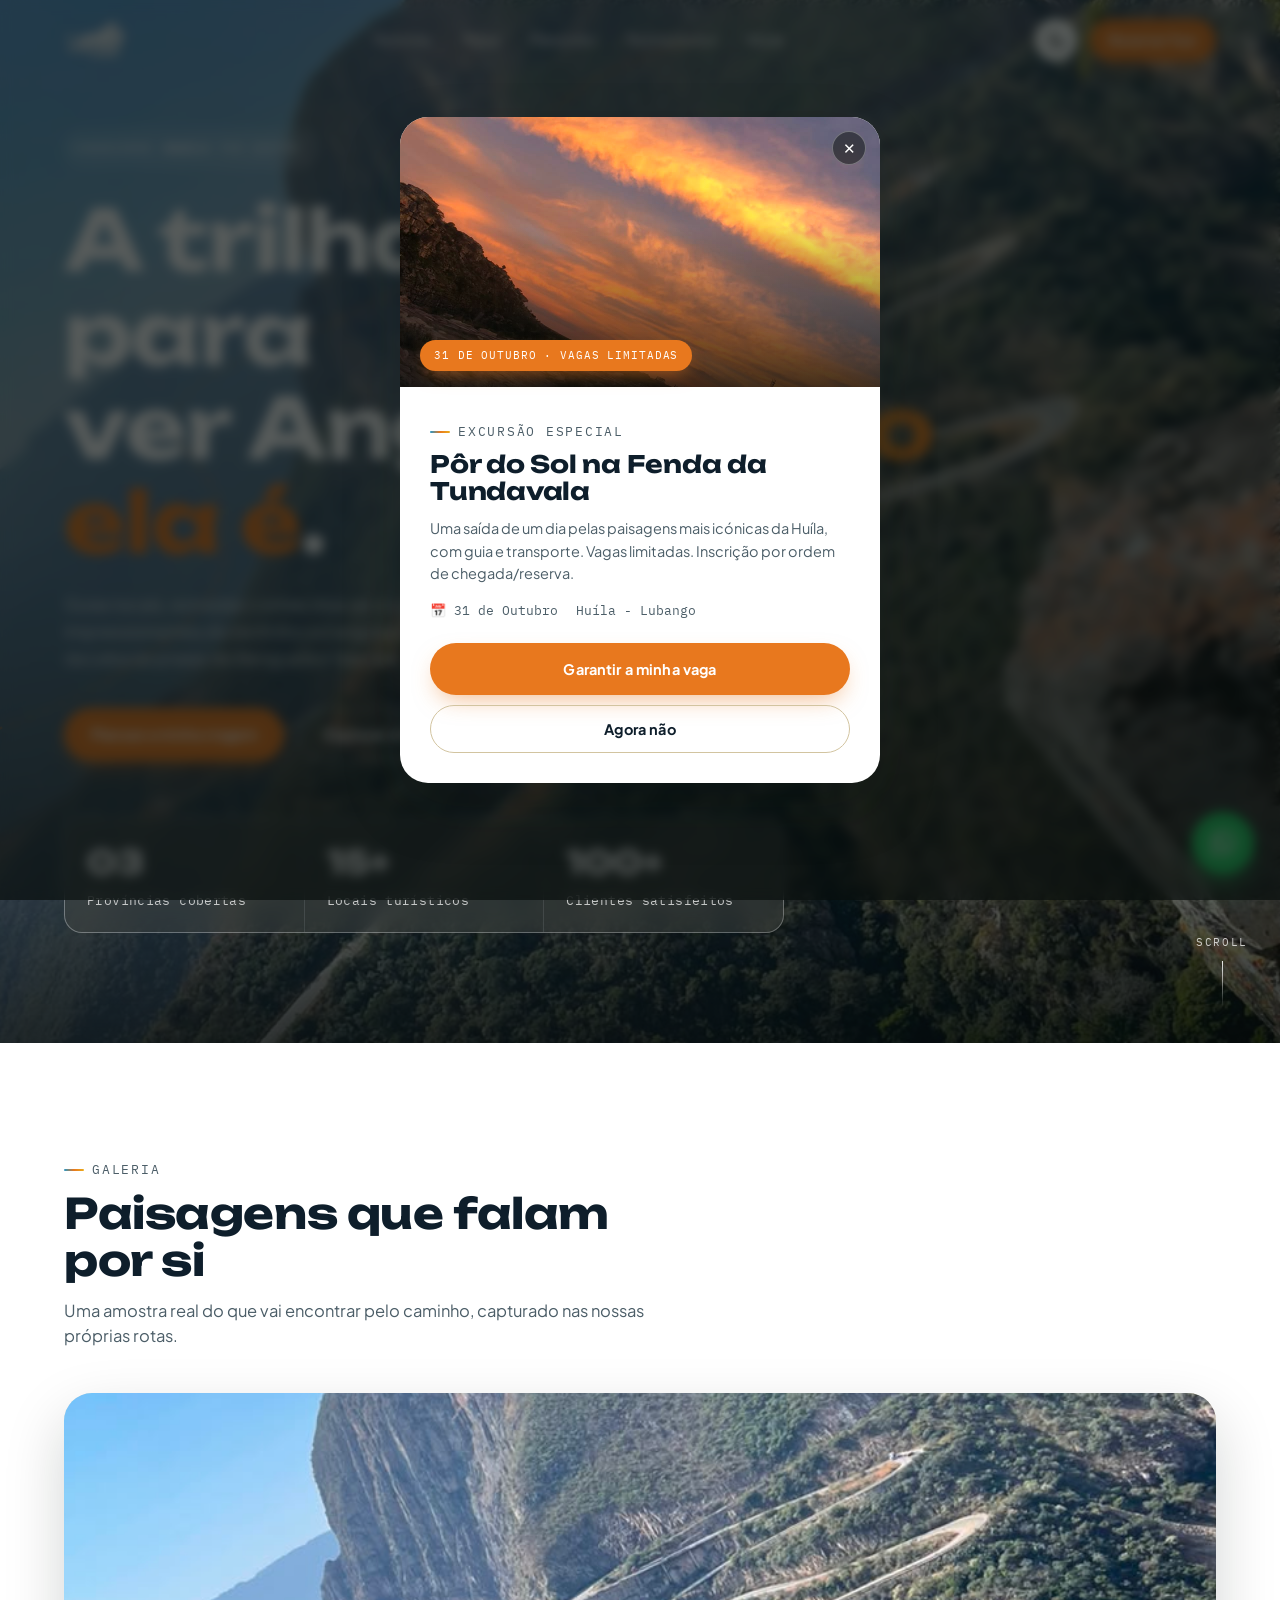
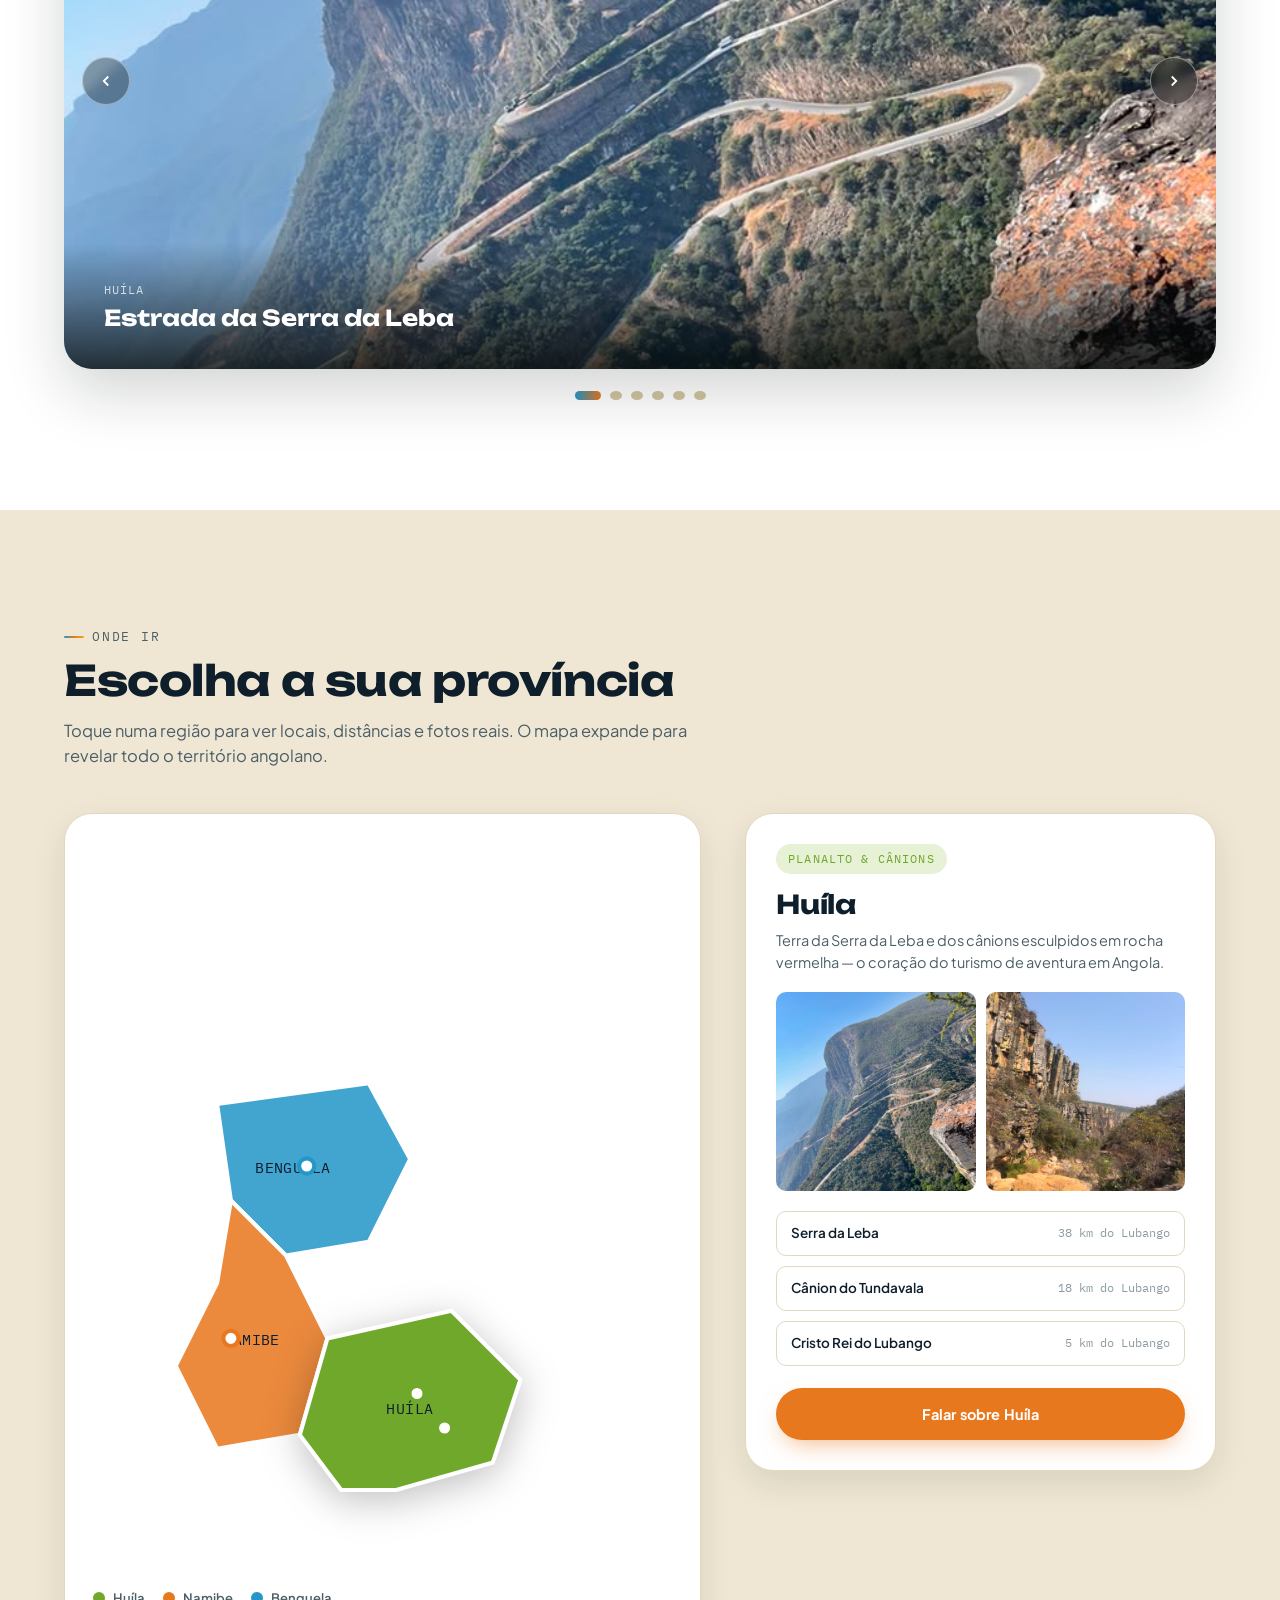
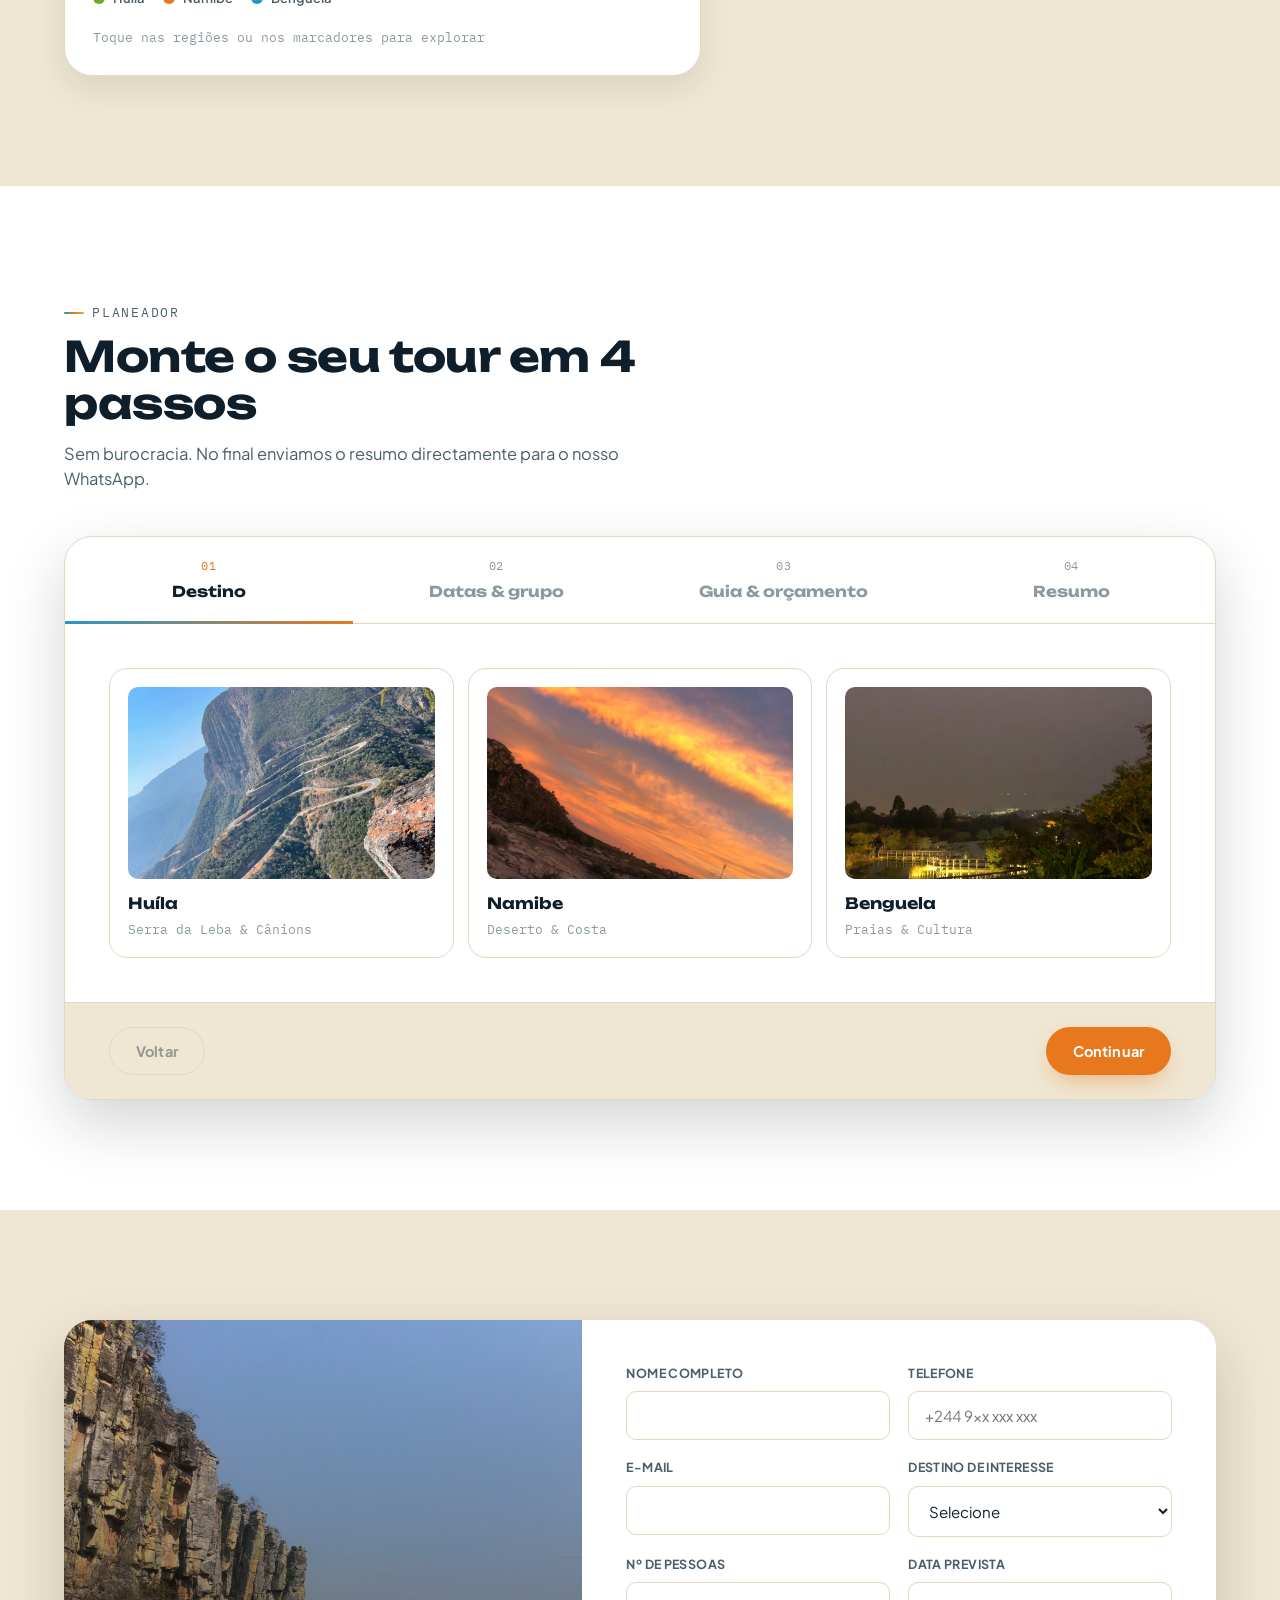
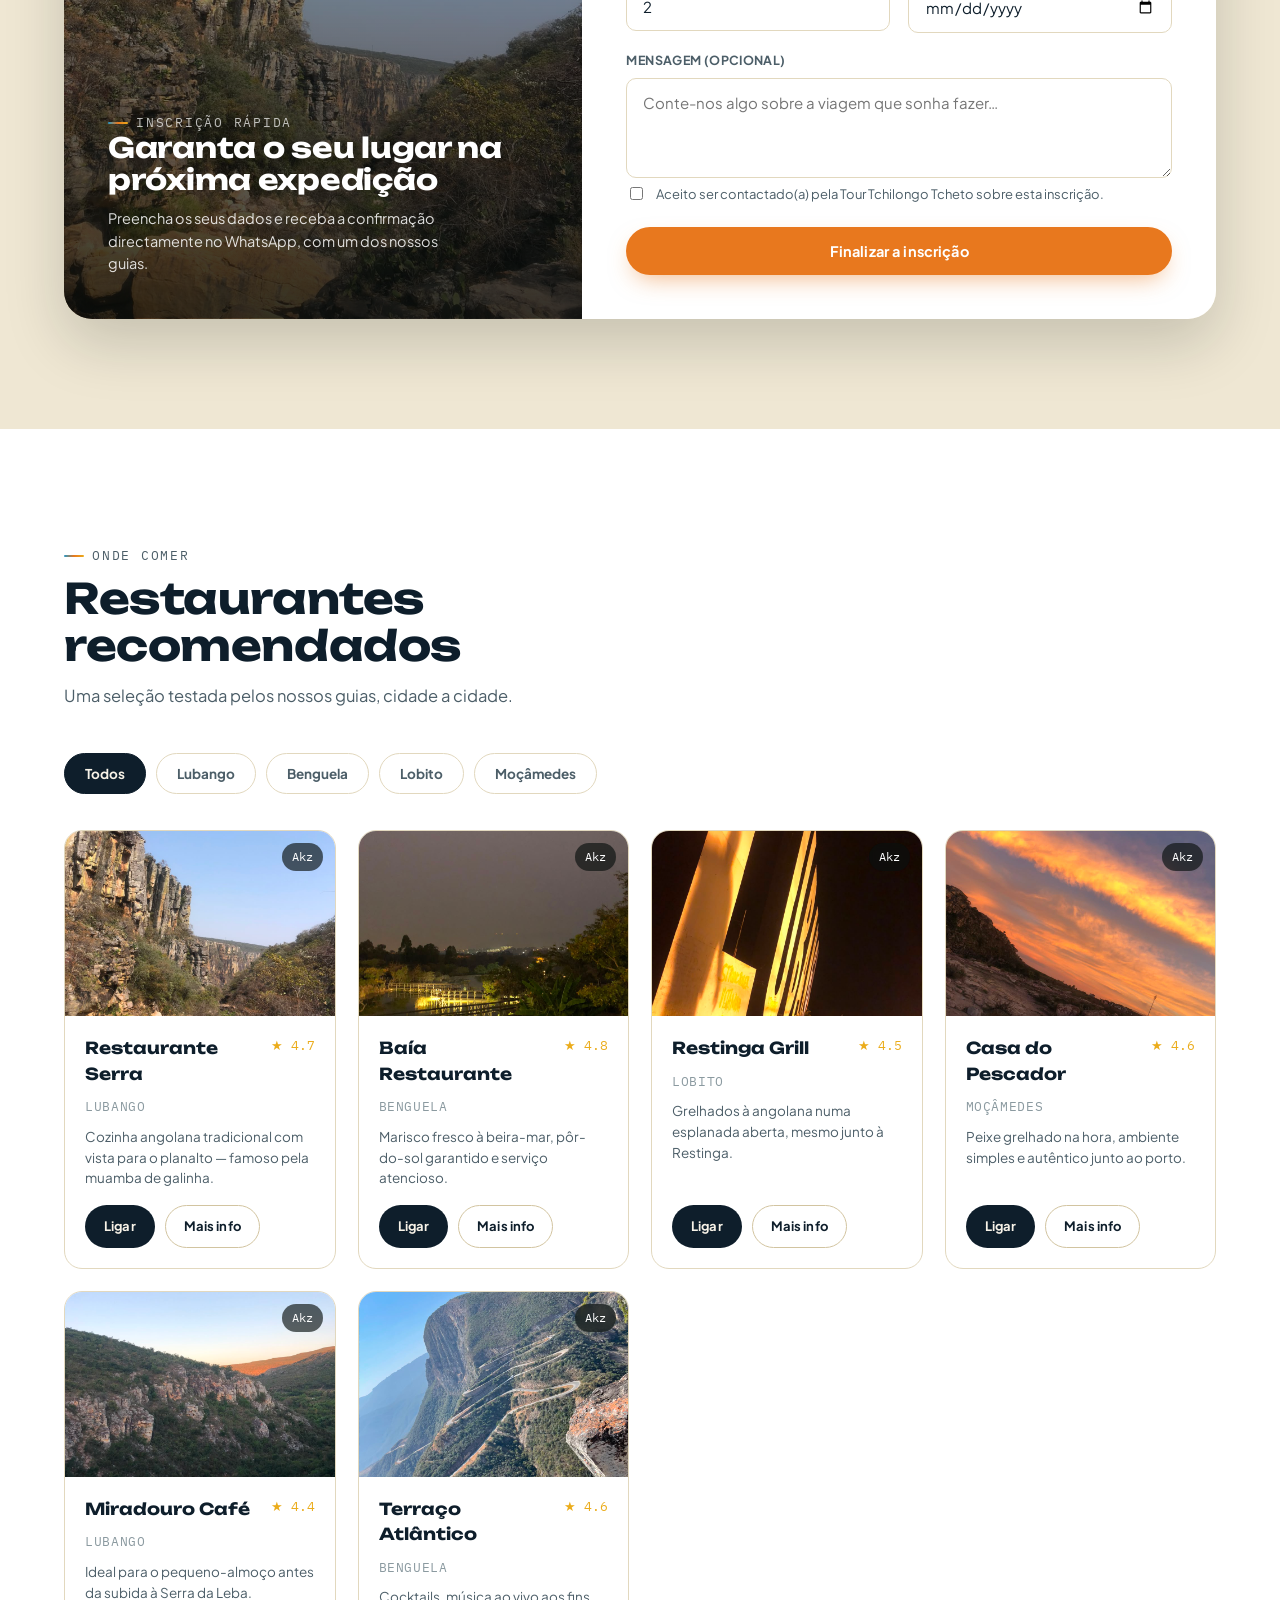
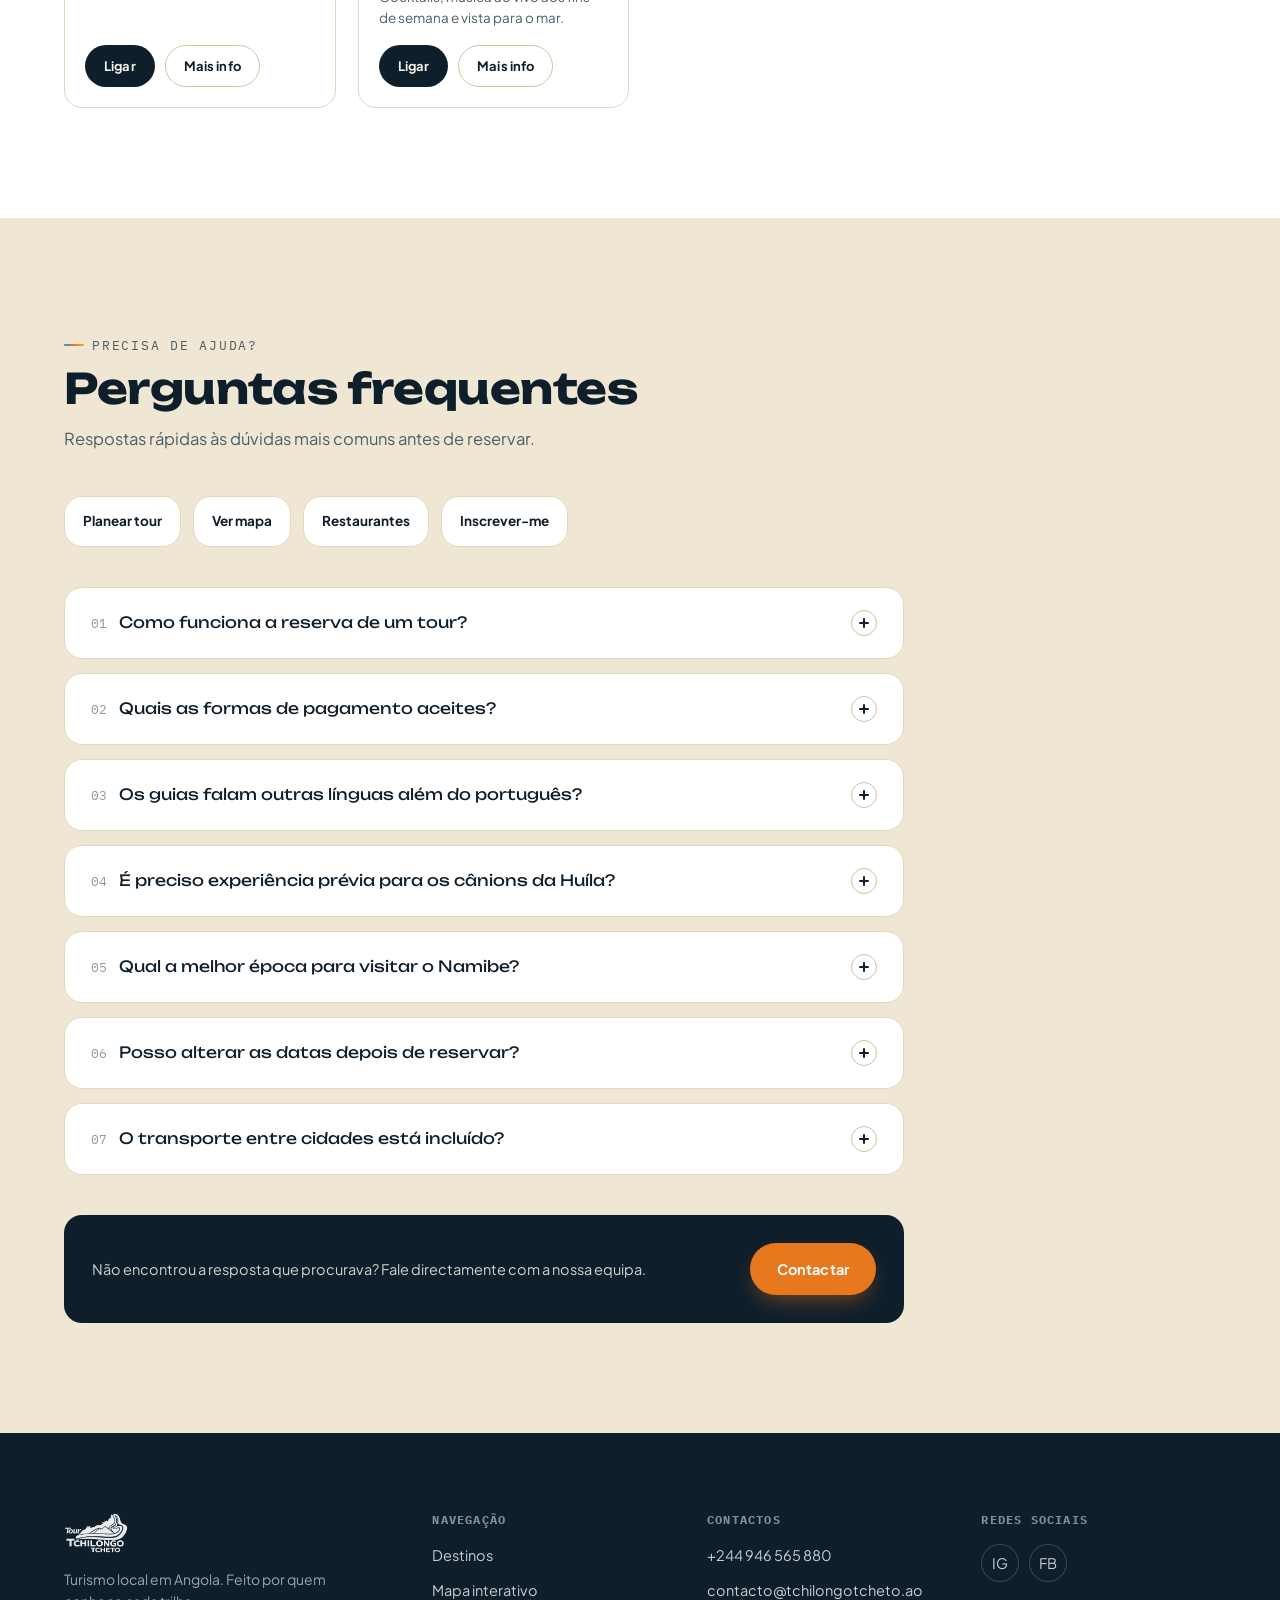
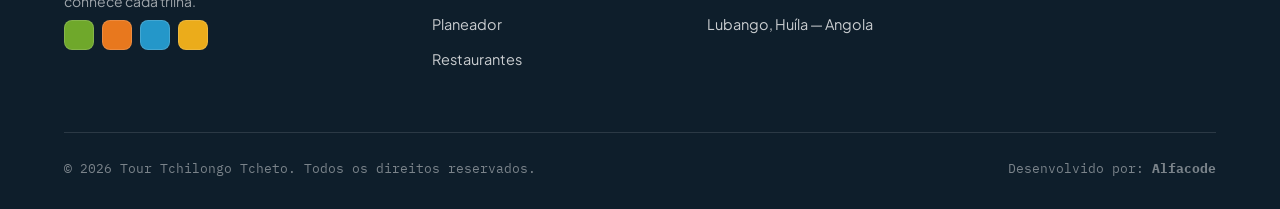
==== commit e10fc3ba: "Alteração do pop-up de inscrição na página inicial" ====
--- a/index.html
+++ b/index.html
@@ -15,16 +15,16 @@
   <div class="event-modal-card" role="dialog" aria-modal="true" aria-labelledby="eventModalTitle">
     <button class="event-modal-close" data-modal-close aria-label="Fechar">✕</button>
     <div class="event-modal-media">
-      <img src="assets/img/serra-leba.jpg" alt="Serra da Leba">
+      <img src="assets/img/por-do-sol.jpg" alt="Serra da Leba">
       <span class="event-modal-badge">31 de Outubro · Vagas limitadas</span>
     </div>
     <div class="event-modal-body">
       <span class="eyebrow">Excursão especial</span>
-      <h3 id="eventModalTitle">Serra da Leba & Cânions da Huíla</h3>
-      <p>Uma saída de um dia completo pelos miradouros mais icónicos de Angola, com guia, transporte e refeições incluídas. Vagas limitadas — inscrição por ordem de chegada.</p>
+      <h3 id="eventModalTitle">Pôr do Sol na Fenda da Tundavala</h3>
+      <p>Uma saída de um dia pelas paisagens mais icónicas da Huíla, com guia e transporte. Vagas limitadas. Inscrição por ordem de chegada/reserva.</p>
       <div class="event-modal-meta">
         <span>📅 31 de Outubro</span>
-        <span>📍 Huíla</span>
+        <span>Huíla - Lubango </span>
       </div>
       <div class="event-modal-actions">
         <a href="excursao.html" class="btn btn-primary btn-block">Garantir a minha vaga</a>
